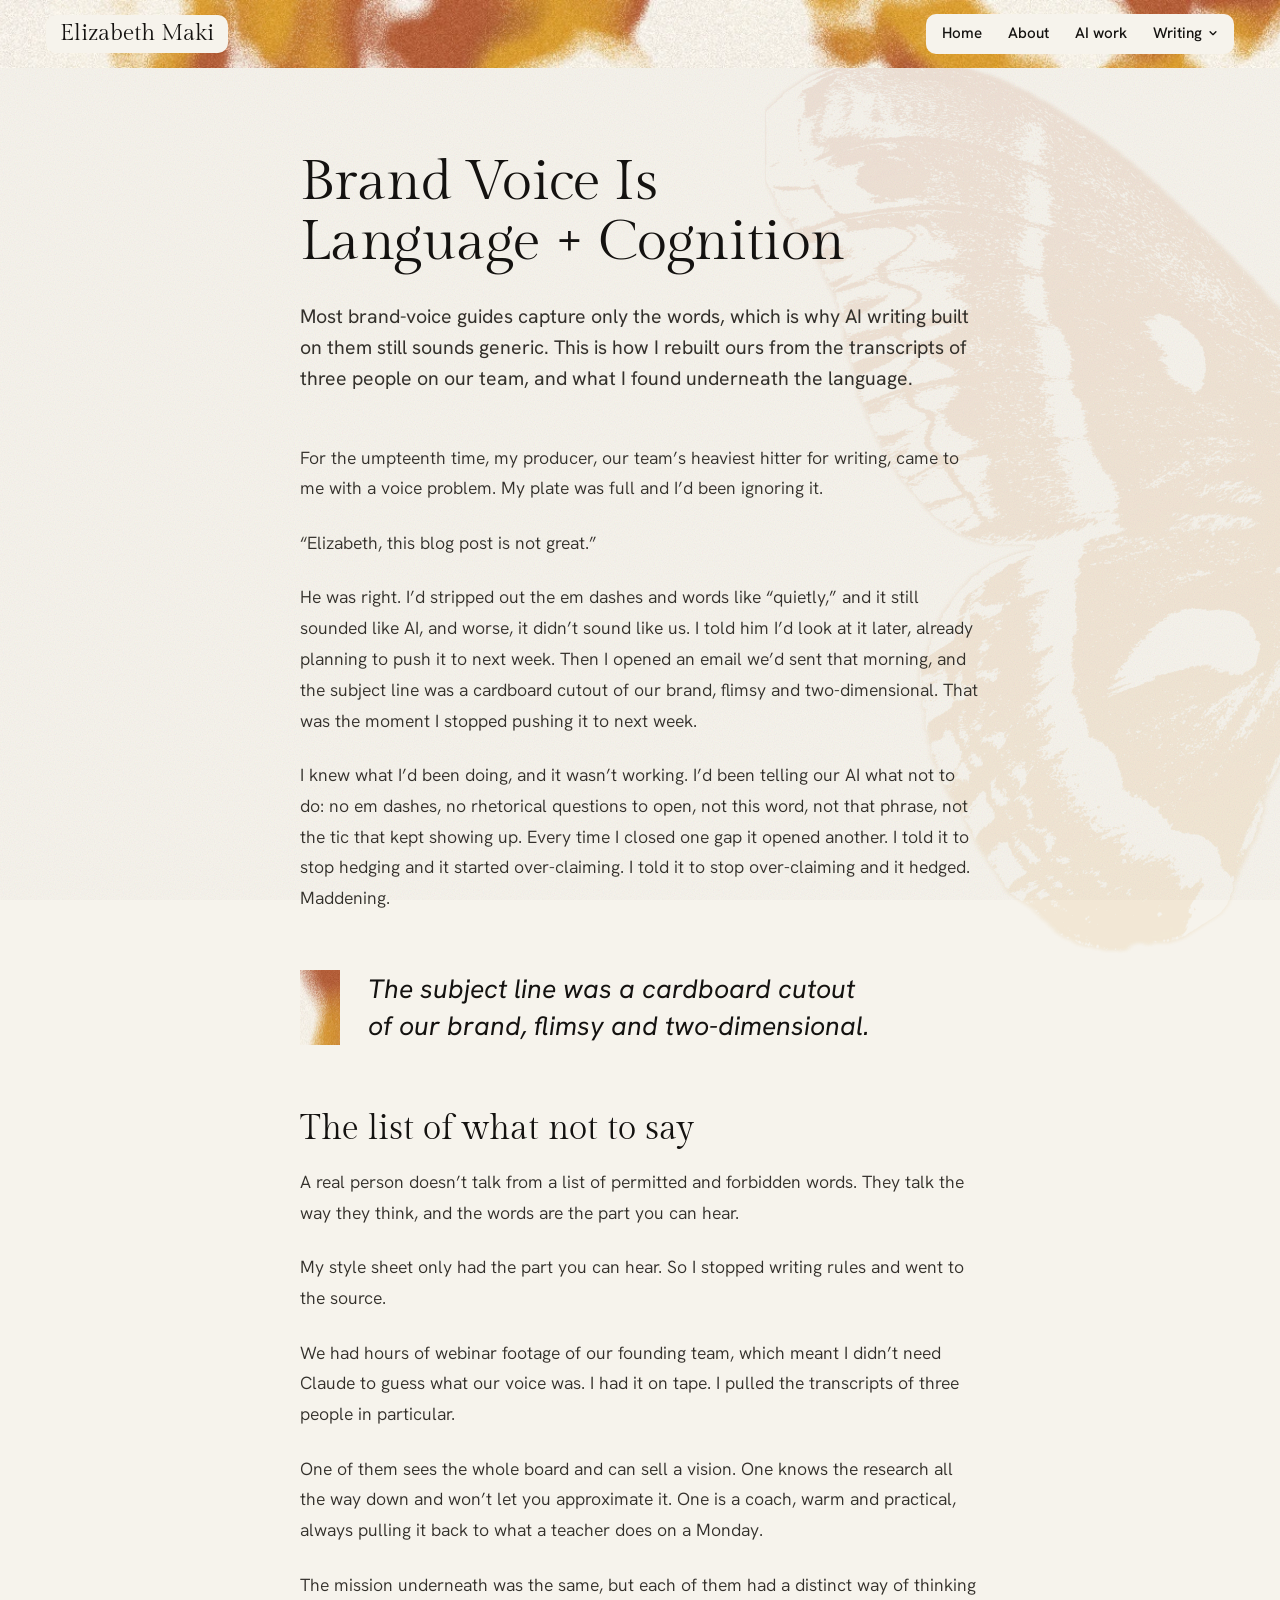
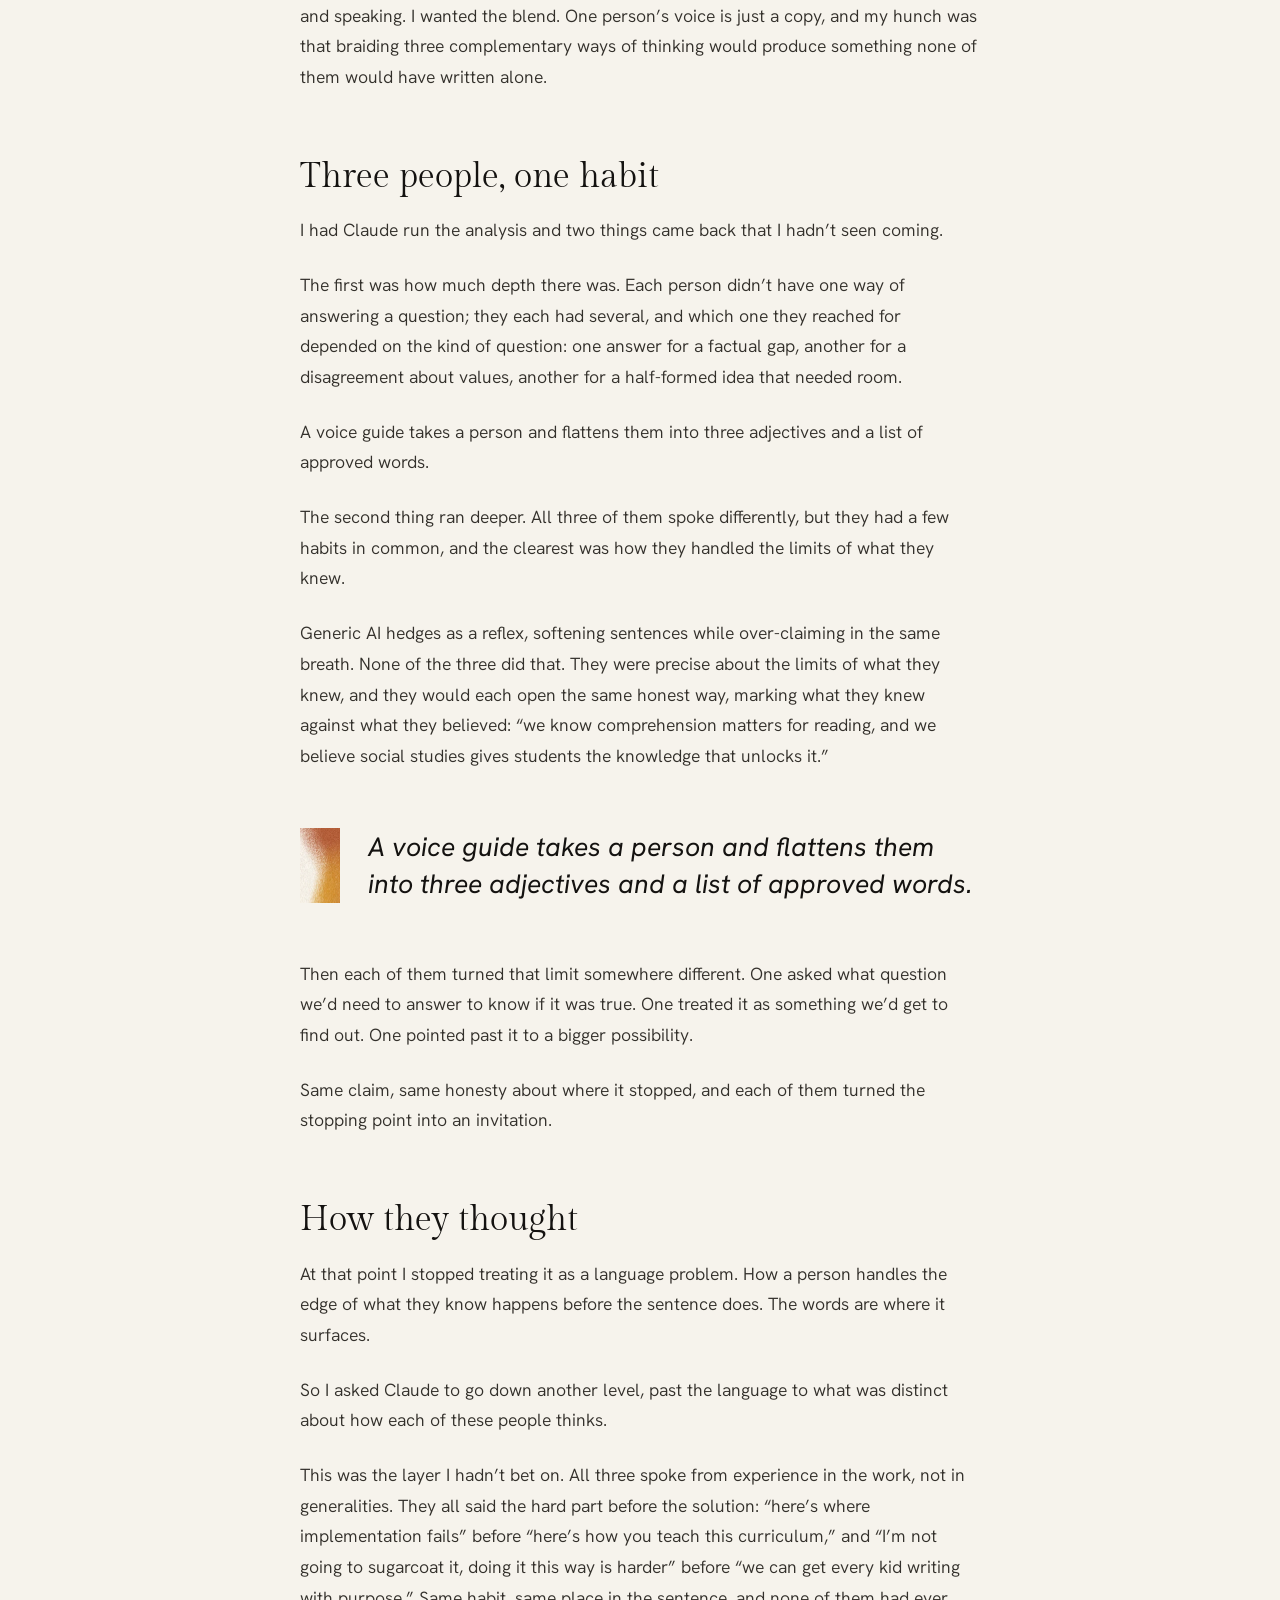
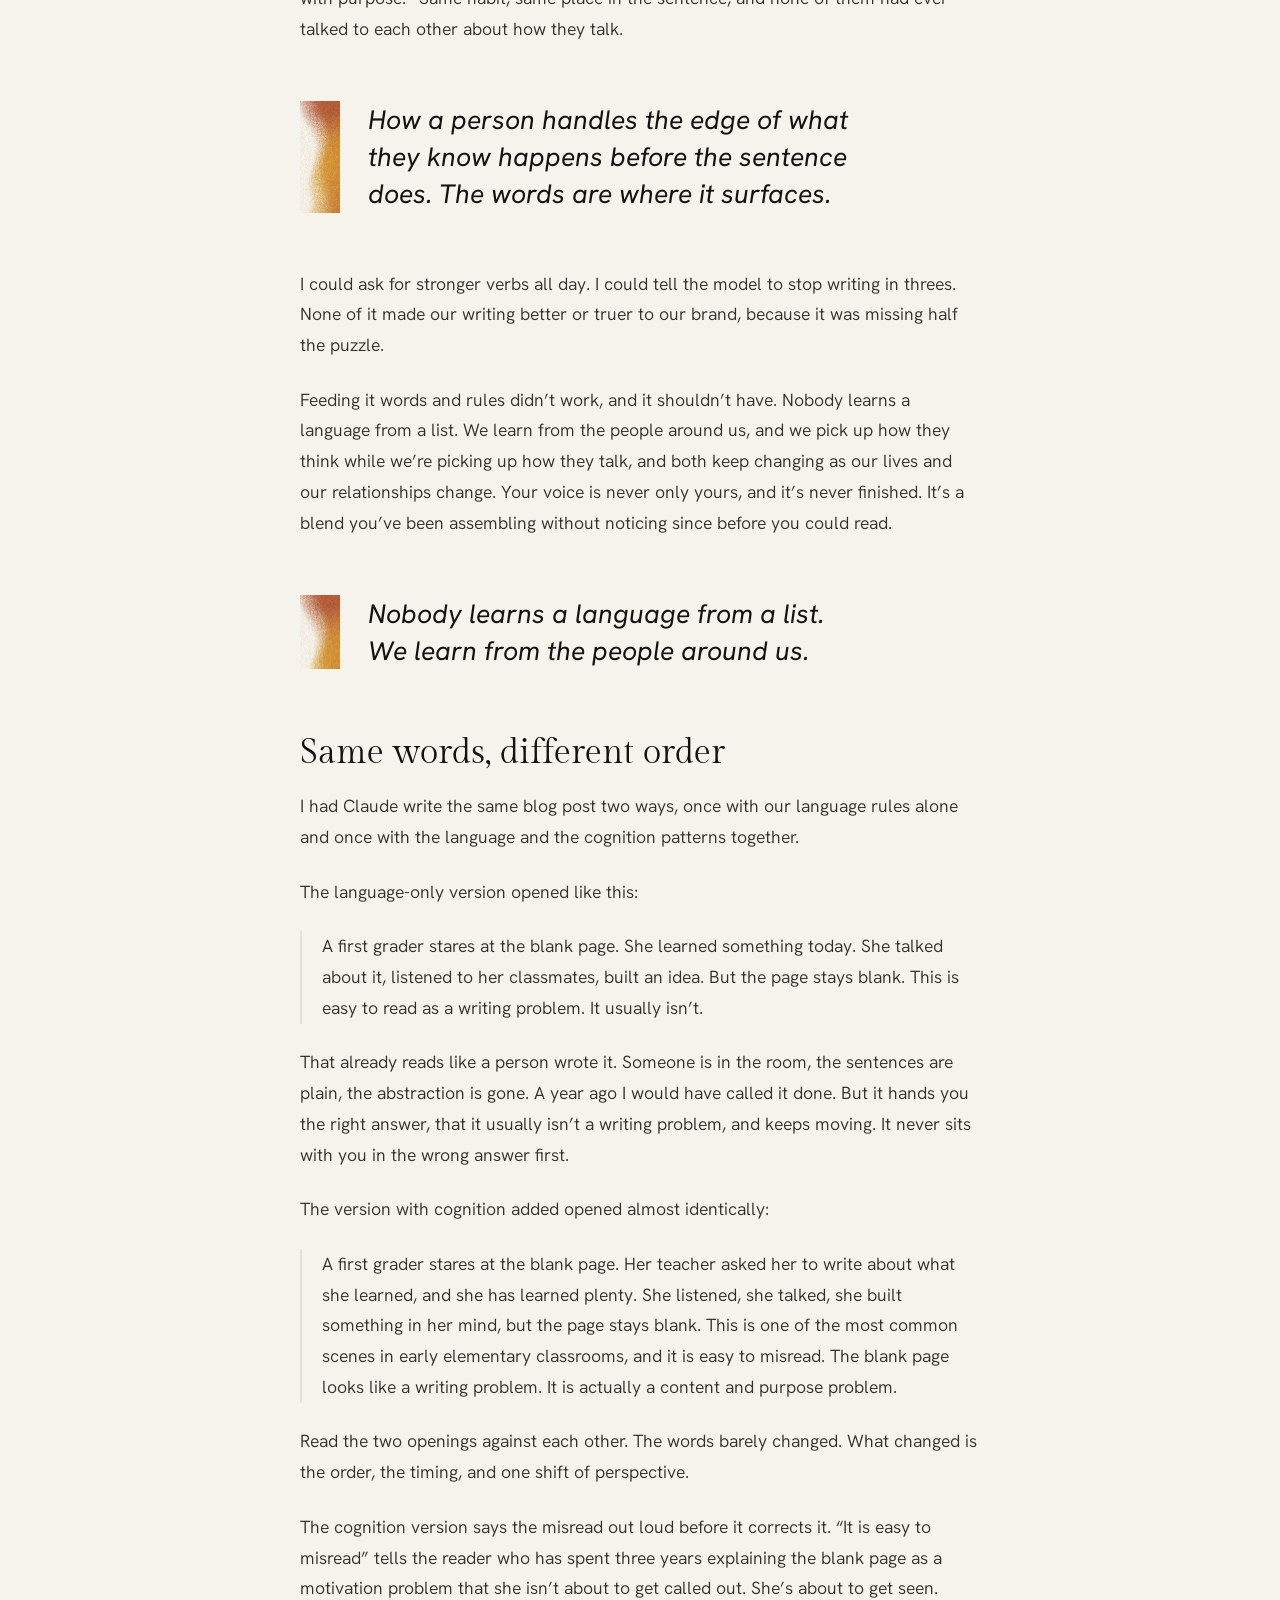
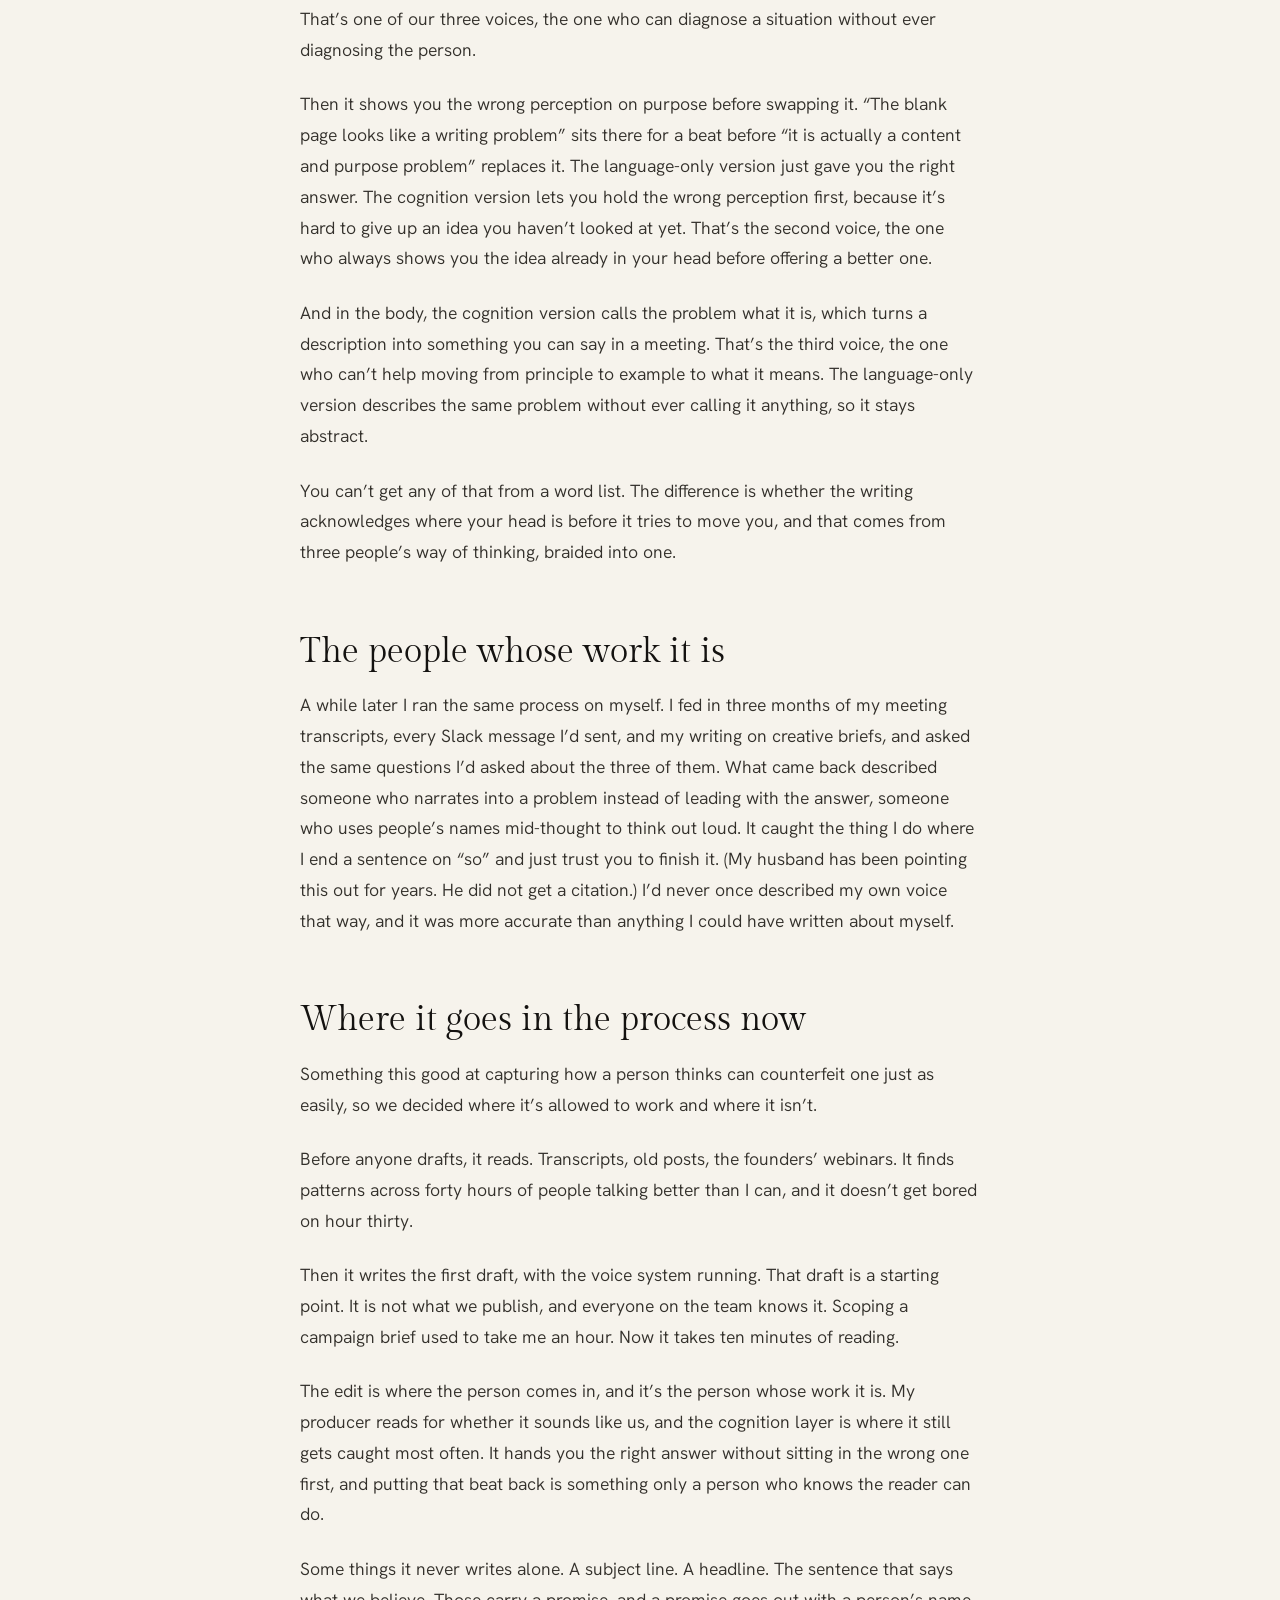
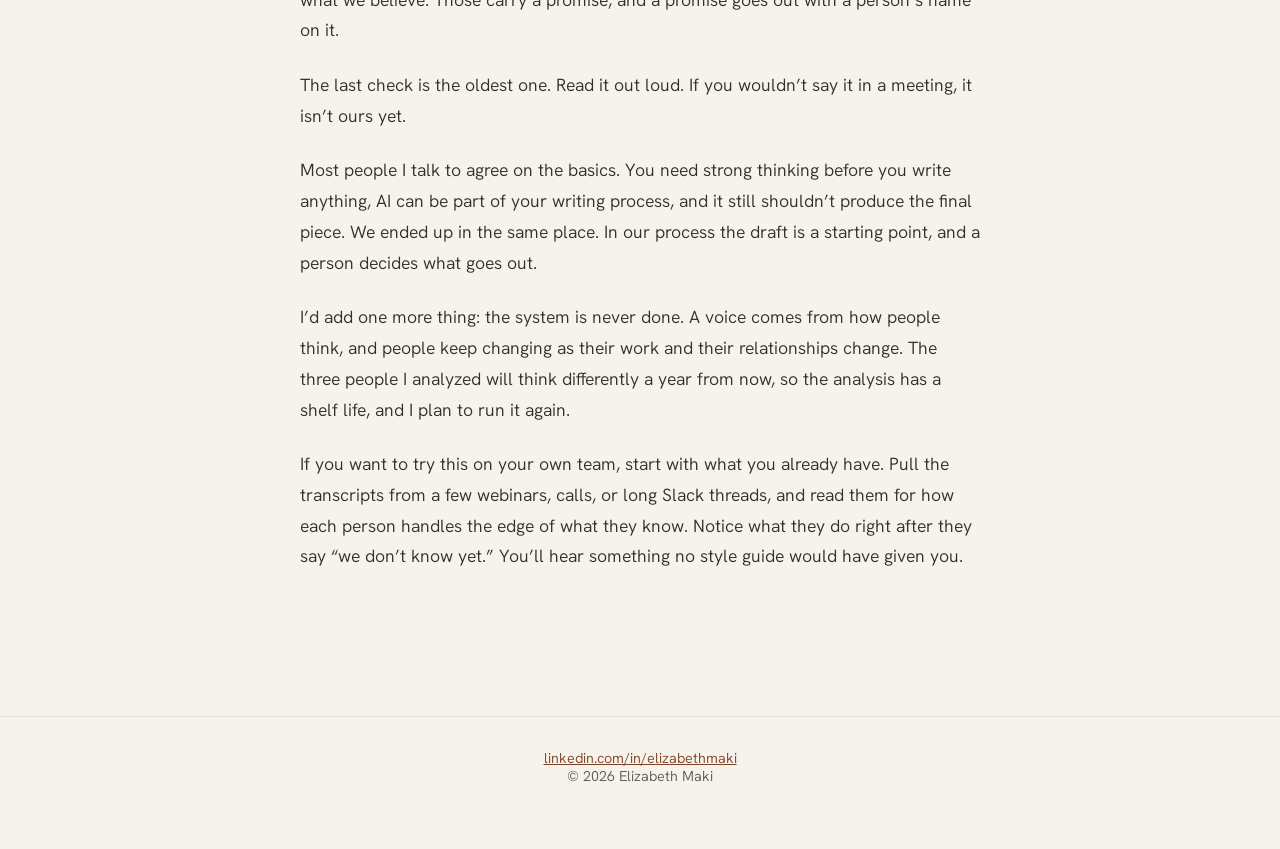
==== brand-voice-is-language-cognition/index.html @ 0575a16d "Cognition essay: idea wording Co-Authored-By: Claude Sonnet 5.5 <noreply@anthropic.com>" ====
<!doctype html>
<html lang="en">
<head>
<meta charset="utf-8">
<meta name="viewport" content="width=device-width, initial-scale=1">
<title>Brand Voice Is Language + Cognition | Elizabeth Maki</title>
<meta name="description" content="Most brand-voice guides capture only the words, which is why AI writing built on them still sounds generic.">
<meta name="robots" content="noindex, nofollow, noarchive, noimageindex">
<meta name="theme-color" content="#F6F3EC">
<link rel="icon" href="../img/headshot-bw.jpg">
<link rel="stylesheet" href="https://fonts.googleapis.com/css2?family=Gilda+Display&family=Hanken+Grotesk:ital,wght@0,300..600;1,300..600&display=swap">
<link rel="stylesheet" href="../essay.css">
<script data-goatcounter="https://elizabethmaki.goatcounter.com/count" async src="https://gc.zgo.at/count.js"></script>
</head>
<body>
<div class="wing" aria-hidden="true"></div>
<a class="skip" href="#main">Skip to content</a>
<header class="topnav"><div class="topnav-inner"><a class="brand" href="../">Elizabeth Maki</a>
<button type="button" class="nav-toggle" id="navToggle" aria-expanded="false" aria-controls="primaryNav" aria-label="Open menu"><svg class="burger" viewBox="0 0 24 24" width="22" height="22" fill="none" stroke="currentColor" stroke-width="2" stroke-linecap="round" aria-hidden="true"><path class="b1" d="M4 7h16"/><path class="b2" d="M4 12h16"/><path class="b3" d="M4 17h16"/></svg></button><nav aria-label="Primary" id="primaryNav"><a href="../">Home</a><a href="../#about">About</a><a href="https://lnkd.in/p/gwrY22xy" target="_blank" rel="noopener">AI work<span class="sr-only"> (opens in a new tab on LinkedIn)</span></a>
<div class="nav-dd"><button type="button" id="navWriting" aria-expanded="false" aria-controls="navMenu" aria-haspopup="true">Writing <svg viewBox="0 0 12 12" width="10" height="10" fill="none" stroke="currentColor" stroke-width="1.6" stroke-linecap="round" stroke-linejoin="round" aria-hidden="true"><path d="M2.5 4.5 6 8l3.5-3.5"/></svg></button><div class="nav-menu" id="navMenu"><a href="../your-team-isnt-bad-at-ai-its-grieving/">Your Team Isn’t Bad at AI. They’re Grieving.</a><a href="../brand-voice-is-language-cognition/">Brand Voice Is Language + Cognition</a></div></div></nav></div></header>
<main id="main" tabindex="-1">
<article>
<h1>Brand Voice Is Language + Cognition</h1>
<p class="dek">Most brand-voice guides capture only the words, which is why AI writing built on them still sounds generic. This is how I rebuilt ours from the transcripts of three people on our team, and what I found underneath the language.</p>
<p>For the umpteenth time, my producer, our team’s heaviest hitter for writing, came to me with a voice problem. My plate was full and I’d been ignoring it.</p>
<p>“Elizabeth, this blog post is not great.”</p>
<p>He was right. I’d stripped out the em dashes and words like “quietly,” and it still sounded like AI, and worse, it didn’t sound like us. I told him I’d look at it later, already planning to push it to next week. Then I opened an email we’d sent that morning, and the subject line was a cardboard cutout of our brand, flimsy and two-dimensional. That was the moment I stopped pushing it to next week.</p>
<p>I knew what I’d been doing, and it wasn’t working. I’d been telling our AI what not to do: no em dashes, no rhetorical questions to open, not this word, not that phrase, not the tic that kept showing up. Every time I closed one gap it opened another. I told it to stop hedging and it started over-claiming. I told it to stop over-claiming and it hedged. Maddening.</p>
<aside class="callout" aria-hidden="true"><p>The subject line was a cardboard cutout of our brand, flimsy and two-dimensional.</p></aside>
<h2>The list of what not to say</h2>
<p>A real person doesn’t talk from a list of permitted and forbidden words. They talk the way they think, and the words are the part you can hear.</p>
<p>My style sheet only had the part you can hear. So I stopped writing rules and went to the source.</p>
<p>We had hours of webinar footage of our founding team, which meant I didn’t need Claude to guess what our voice was. I had it on tape. I pulled the transcripts of three people in particular.</p>
<p>One of them sees the whole board and can sell a vision. One knows the research all the way down and won’t let you approximate it. One is a coach, warm and practical, always pulling it back to what a teacher does on a Monday.</p>
<p>The mission underneath was the same, but each of them had a distinct way of thinking and speaking. I wanted the blend. One person’s voice is just a copy, and my hunch was that braiding three complementary ways of thinking would produce something none of them would have written alone.</p>
<h2>Three people, one habit</h2>
<p>I had Claude run the analysis and two things came back that I hadn’t seen coming.</p>
<p>The first was how much depth there was. Each person didn’t have one way of answering a question; they each had several, and which one they reached for depended on the kind of question: one answer for a factual gap, another for a disagreement about values, another for a half-formed idea that needed room.</p>
<p>A voice guide takes a person and flattens them into three adjectives and a list of approved words.</p>
<p>The second thing ran deeper. All three of them spoke differently, but they had a few habits in common, and the clearest was how they handled the limits of what they knew.</p>
<p>Generic AI hedges as a reflex, softening sentences while over-claiming in the same breath. None of the three did that. They were precise about the limits of what they knew, and they would each open the same honest way, marking what they knew against what they believed: “we know comprehension matters for reading, and we believe social studies gives students the knowledge that unlocks it.”</p>
<aside class="callout" aria-hidden="true"><p>A voice guide takes a person and flattens them into three adjectives and a list of approved words.</p></aside>
<p>Then each of them turned that limit somewhere different. One asked what question we’d need to answer to know if it was true. One treated it as something we’d get to find out. One pointed past it to a bigger possibility.</p>
<p>Same claim, same honesty about where it stopped, and each of them turned the stopping point into an invitation.</p>
<h2>How they thought</h2>
<p>At that point I stopped treating it as a language problem. How a person handles the edge of what they know happens before the sentence does. The words are where it surfaces.</p>
<p>So I asked Claude to go down another level, past the language to what was distinct about how each of these people thinks.</p>
<p>This was the layer I hadn’t bet on. All three spoke from experience in the work, not in generalities. They all said the hard part before the solution: “here’s where implementation fails” before “here’s how you teach this curriculum,” and “I’m not going to sugarcoat it, doing it this way is harder” before “we can get every kid writing with purpose.” Same habit, same place in the sentence, and none of them had ever talked to each other about how they talk.</p>
<aside class="callout" aria-hidden="true"><p>How a person handles the edge of what they know happens before the sentence does. The words are where it surfaces.</p></aside>
<p>I could ask for stronger verbs all day. I could tell the model to stop writing in threes. None of it made our writing better or truer to our brand, because it was missing half the puzzle.</p>
<p>Feeding it words and rules didn’t work, and it shouldn’t have. Nobody learns a language from a list. We learn from the people around us, and we pick up how they think while we’re picking up how they talk, and both keep changing as our lives and our relationships change. Your voice is never only yours, and it’s never finished. It’s a blend you’ve been assembling without noticing since before you could read.</p>
<aside class="callout" aria-hidden="true"><p>Nobody learns a language from a list. We learn from the people around us.</p></aside>
<h2>Same words, different order</h2>
<p>I had Claude write the same blog post two ways, once with our language rules alone and once with the language and the cognition patterns together.</p>
<p>The language-only version opened like this:</p>
<p class="sample">A first grader stares at the blank page. She learned something today. She talked about it, listened to her classmates, built an idea. But the page stays blank. This is easy to read as a writing problem. It usually isn’t.</p>
<p>That already reads like a person wrote it. Someone is in the room, the sentences are plain, the abstraction is gone. A year ago I would have called it done. But it hands you the right answer, that it usually isn’t a writing problem, and keeps moving. It never sits with you in the wrong answer first.</p>
<p>The version with cognition added opened almost identically:</p>
<p class="sample">A first grader stares at the blank page. Her teacher asked her to write about what she learned, and she has learned plenty. She listened, she talked, she built something in her mind, but the page stays blank. This is one of the most common scenes in early elementary classrooms, and it is easy to misread. The blank page looks like a writing problem. It is actually a content and purpose problem.</p>
<p>Read the two openings against each other. The words barely changed. What changed is the order, the timing, and one shift of perspective.</p>
<p>The cognition version says the misread out loud before it corrects it. “It is easy to misread” tells the reader who has spent three years explaining the blank page as a motivation problem that she isn’t about to get called out. She’s about to get seen. That’s one of our three voices, the one who can diagnose a situation without ever diagnosing the person.</p>
<p>Then it shows you the wrong perception on purpose before swapping it. “The blank page looks like a writing problem” sits there for a beat before “it is actually a content and purpose problem” replaces it. The language-only version just gave you the right answer. The cognition version lets you hold the wrong perception first, because it’s hard to give up an idea you haven’t looked at yet. That’s the second voice, the one who always shows you the idea already in your head before offering a better one.</p>
<p>And in the body, the cognition version calls the problem what it is, which turns a description into something you can say in a meeting. That’s the third voice, the one who can’t help moving from principle to example to what it means. The language-only version describes the same problem without ever calling it anything, so it stays abstract.</p>
<p>You can’t get any of that from a word list. The difference is whether the writing acknowledges where your head is before it tries to move you, and that comes from three people’s way of thinking, braided into one.</p>
<h2>The people whose work it is</h2>
<p>A while later I ran the same process on myself. I fed in three months of my meeting transcripts, every Slack message I’d sent, and my writing on creative briefs, and asked the same questions I’d asked about the three of them. What came back described someone who narrates into a problem instead of leading with the answer, someone who uses people’s names mid-thought to think out loud. It caught the thing I do where I end a sentence on “so” and just trust you to finish it. (My husband has been pointing this out for years. He did not get a citation.) I’d never once described my own voice that way, and it was more accurate than anything I could have written about myself.</p>
<h2>Where it goes in the process now</h2>
<p>Something this good at capturing how a person thinks can counterfeit one just as easily, so we decided where it’s allowed to work and where it isn’t.</p>
<p>Before anyone drafts, it reads. Transcripts, old posts, the founders’ webinars. It finds patterns across forty hours of people talking better than I can, and it doesn’t get bored on hour thirty.</p>
<p>Then it writes the first draft, with the voice system running. That draft is a starting point. It is not what we publish, and everyone on the team knows it. Scoping a campaign brief used to take me an hour. Now it takes ten minutes of reading.</p>
<p>The edit is where the person comes in, and it’s the person whose work it is. My producer reads for whether it sounds like us, and the cognition layer is where it still gets caught most often. It hands you the right answer without sitting in the wrong one first, and putting that beat back is something only a person who knows the reader can do.</p>
<p>Some things it never writes alone. A subject line. A headline. The sentence that says what we believe. Those carry a promise, and a promise goes out with a person’s name on it.</p>
<p>The last check is the oldest one. Read it out loud. If you wouldn’t say it in a meeting, it isn’t ours yet.</p>
<p>Most people I talk to agree on the basics. You need strong thinking before you write anything, AI can be part of your writing process, and it still shouldn’t produce the final piece. We ended up in the same place. In our process the draft is a starting point, and a person decides what goes out.</p>
<p>I’d add one more thing: the system is never done. A voice comes from how people think, and people keep changing as their work and their relationships change. The three people I analyzed will think differently a year from now, so the analysis has a shelf life, and I plan to run it again.</p>
<p>If you want to try this on your own team, start with what you already have. Pull the transcripts from a few webinars, calls, or long Slack threads, and read them for how each person handles the edge of what they know. Notice what they do right after they say “we don’t know yet.” You’ll hear something no style guide would have given you.</p>
</article>
</main>
<footer><a href="https://www.linkedin.com/in/elizabethmaki">linkedin.com/in/elizabethmaki</a><br>© 2026 Elizabeth Maki</footer>
<script>
const topnavEl = document.querySelector('.topnav'), navToggle = document.getElementById('navToggle');
function setNav(open) { topnavEl.classList.toggle('menu-open', open); navToggle.setAttribute('aria-expanded', String(open)); navToggle.setAttribute('aria-label', open ? 'Close menu' : 'Open menu'); }
navToggle.addEventListener('click', (e) => { e.stopPropagation(); setNav(!topnavEl.classList.contains('menu-open')); });
document.querySelectorAll('.topnav nav a').forEach((a) => a.addEventListener('click', () => setNav(false)));
document.addEventListener('click', (e) => { if (!topnavEl.contains(e.target)) setNav(false); });
document.addEventListener('keydown', (e) => { if (e.key === 'Escape' && topnavEl.classList.contains('menu-open')) { setNav(false); navToggle.focus(); } });
const btn = document.getElementById('navWriting');
btn.addEventListener('click', (e) => { e.stopPropagation(); btn.setAttribute('aria-expanded', String(btn.getAttribute('aria-expanded') !== 'true')); });
document.addEventListener('click', (e) => { if (!document.getElementById('navMenu').contains(e.target)) btn.setAttribute('aria-expanded', 'false'); });
document.addEventListener('keydown', (e) => { if (e.key === 'Escape' && btn.getAttribute('aria-expanded') === 'true') { btn.setAttribute('aria-expanded', 'false'); btn.focus(); } });
document.querySelector('.nav-dd').addEventListener('focusout', (e) => { if (!e.currentTarget.contains(e.relatedTarget)) btn.setAttribute('aria-expanded', 'false'); });
</script>
</body>
</html>
---- essay.css ----
:root{--ink:#141210;--bone:#F6F3EC;--text:#33302B;--muted:#605A50;--line:#E6E1D6;--rust:#B25A34;--rust-text:#804125;--rust-tint:#F6E6DF;
--font-display:'Gilda Display',Georgia,'Times New Roman',serif;--font-sans:'Hanken Grotesk',system-ui,-apple-system,'Segoe UI',sans-serif;
--grain:url("data:image/svg+xml,%3Csvg xmlns='http://www.w3.org/2000/svg' width='120' height='120'%3E%3Cfilter id='n'%3E%3CfeTurbulence type='fractalNoise' baseFrequency='0.85' numOctaves='4' stitchTiles='stitch'/%3E%3C/filter%3E%3Crect width='120' height='120' filter='url(%23n)'/%3E%3C/svg%3E")}
*{box-sizing:border-box}
html{scroll-behavior:smooth}
body{margin:0;background:var(--bone);color:var(--text);font-family:var(--font-sans);font-weight:350;-webkit-font-smoothing:antialiased}
body::before{content:"";position:fixed;inset:0;z-index:-2;background-image:var(--grain);mix-blend-mode:multiply;opacity:.12;pointer-events:none}
.wing{position:fixed;z-index:-3;right:-8vw;bottom:-6vh;height:100vh;height:100lvh;aspect-ratio:2010/2928;opacity:.12;background:url(../img/cecropia-wing-accent.webp) center/contain no-repeat;pointer-events:none;transform:translateZ(0)}
.sr-only{position:absolute!important;width:1px;height:1px;margin:-1px;padding:0;overflow:hidden;clip:rect(0 0 0 0);clip-path:inset(50%);white-space:nowrap;border:0}
.skip{position:absolute;left:-9999px;top:8px;z-index:200;background:var(--bone);color:var(--ink);padding:10px 16px;border-radius:10px;font-weight:600;text-decoration:none}
.skip:focus{left:12px}
a:focus-visible,button:focus-visible{outline:2px solid var(--rust);outline-offset:3px;border-radius:2px}
.topnav{position:sticky;top:0;z-index:60;background:var(--bone) url(../img/nav-gradient.webp) center/cover no-repeat}
.topnav-inner{display:flex;align-items:center;justify-content:space-between;gap:34px;padding:14px 60px}
.topnav .brand,.topnav nav{background:var(--bone);border-radius:10px}
.topnav .brand{font-family:var(--font-display);font-size:1.45rem;line-height:1;color:var(--ink);text-decoration:none;padding:7px 14px;margin-left:-14px;white-space:nowrap}
.topnav nav{display:flex;align-items:center;gap:22px;padding:3px 14px;margin-right:-14px}
.topnav nav a,.topnav nav button{font-family:var(--font-sans);font-weight:500;font-size:.95rem;color:var(--ink);text-decoration:none;background:none;border:0;border-bottom:2px solid transparent;padding:6px 2px;cursor:pointer;display:inline-flex;align-items:center;gap:6px}
.topnav nav a:hover,.topnav nav button:hover,.topnav nav button[aria-expanded="true"]{color:var(--rust-text);border-bottom-color:var(--rust)}
.nav-dd{position:relative}
.nav-menu{display:none;position:absolute;top:calc(100% + 14px);right:-14px;width:min(320px,calc(100vw - 32px));background:var(--bone);border:1px solid var(--line);border-radius:14px;padding:8px;box-shadow:0 3px 10px -4px rgba(0,0,0,.08);flex-direction:column;gap:2px}
button[aria-expanded="true"]+.nav-menu{display:flex}
.topnav nav .nav-menu a{display:block;padding:10px 12px;border:0;border-radius:8px;font-size:.9rem;line-height:1.35}
.topnav nav .nav-menu a:hover{background:var(--rust-tint);border:0;color:var(--ink)}
main{padding:84px 24px 120px}
article{max-width:680px;margin:0 auto}
h1{font-family:var(--font-display);font-weight:400;font-size:clamp(2.4rem,5.2vw,3.5rem);line-height:1.08;letter-spacing:-.01em;color:var(--ink);margin:0 0 28px;text-wrap:balance}
.dek{font-size:1.22rem;line-height:1.6;font-weight:400;color:var(--text);margin:0 0 48px}
h2{font-family:var(--font-display);font-weight:400;font-size:clamp(1.7rem,3vw,2.1rem);line-height:1.2;color:var(--ink);margin:64px 0 18px}
article p{font-size:1.1rem;line-height:1.75;margin:0 0 1.35em}
.sample{border-left:2px solid var(--line);padding-left:20px;color:var(--text)}
.callout{position:relative;margin:56px 0;padding:0 0 0 68px;border:0}
.callout::before{content:"";position:absolute;left:0;top:0;bottom:0;width:40px;background:url(../img/pull-gradient.webp) top left/40px 200px no-repeat;background-color:var(--rust)}
.callout p{font-family:var(--font-sans);font-style:italic;font-weight:400;font-size:clamp(1.216rem,calc(3vw - 5.33px),1.666rem);line-height:1.4;color:var(--ink);margin:0;text-wrap:balance}
footer{border-top:1px solid var(--line);padding:32px 24px 64px;text-align:center;font-size:.9rem;color:var(--muted)}
footer a{color:var(--rust-text)}
@media (max-width:900px){.topnav-inner{padding:12px 28px}}
@media (max-width:640px){main{padding:56px 22px 90px}.wing{opacity:.09}}

.topnav nav a,.topnav nav button{white-space:nowrap}
.nav-toggle{display:none}
@media (max-width:640px){
.topnav-inner{padding:10px 14px;gap:10px;flex-wrap:nowrap;justify-content:space-between}
.topnav .brand{font-size:1.1rem;padding:6px 11px;margin-left:-6px}
.nav-toggle{display:inline-flex;align-items:center;justify-content:center;width:44px;height:40px;border:0;border-radius:10px;background:var(--bone,var(--surface));color:var(--ink);cursor:pointer;margin-right:-4px;padding:0}
.nav-toggle .burger path{transition:transform .25s ease,opacity .2s ease;transform-origin:12px 12px}
.menu-open .nav-toggle .b1{transform:translateY(5px) rotate(45deg)}
.menu-open .nav-toggle .b2{opacity:0}
.menu-open .nav-toggle .b3{transform:translateY(-5px) rotate(-45deg)}
.topnav nav{display:none;position:absolute;left:12px;right:12px;top:calc(100% + 8px);width:auto;margin:0;padding:8px;flex-direction:column;align-items:stretch;gap:0;background:var(--bone,var(--surface));border:1px solid var(--line,var(--surface-border));border-radius:14px;box-shadow:0 3px 10px -4px rgba(0,0,0,.08);max-height:calc(100vh - 110px);max-height:calc(100dvh - 110px);overflow-y:auto}
.menu-open nav{display:flex}
.topnav nav > a, .topnav nav .nav-menu a{display:block;font-size:1.02rem;font-weight:500;padding:13px 12px;border:0;border-radius:8px;white-space:normal;color:var(--ink)}
.topnav nav > a:hover, .topnav nav .nav-menu a:hover{background:var(--rust-tint);border:0;color:var(--ink)}
.nav-dd{display:block;margin-top:4px;padding-top:6px;border-top:1px solid var(--line,var(--surface-border))}
.topnav nav .nav-dd button{display:none !important}
.nav-dd::before{content:"Writing";display:block;padding:8px 12px 2px;font-size:.8rem;font-weight:600;color:var(--muted)}
.nav-dd .nav-menu{display:flex;position:static;width:auto;padding:0;border:0;box-shadow:none;background:none;flex-direction:column}
}
@media (prefers-reduced-motion:reduce){html{scroll-behavior:auto}}
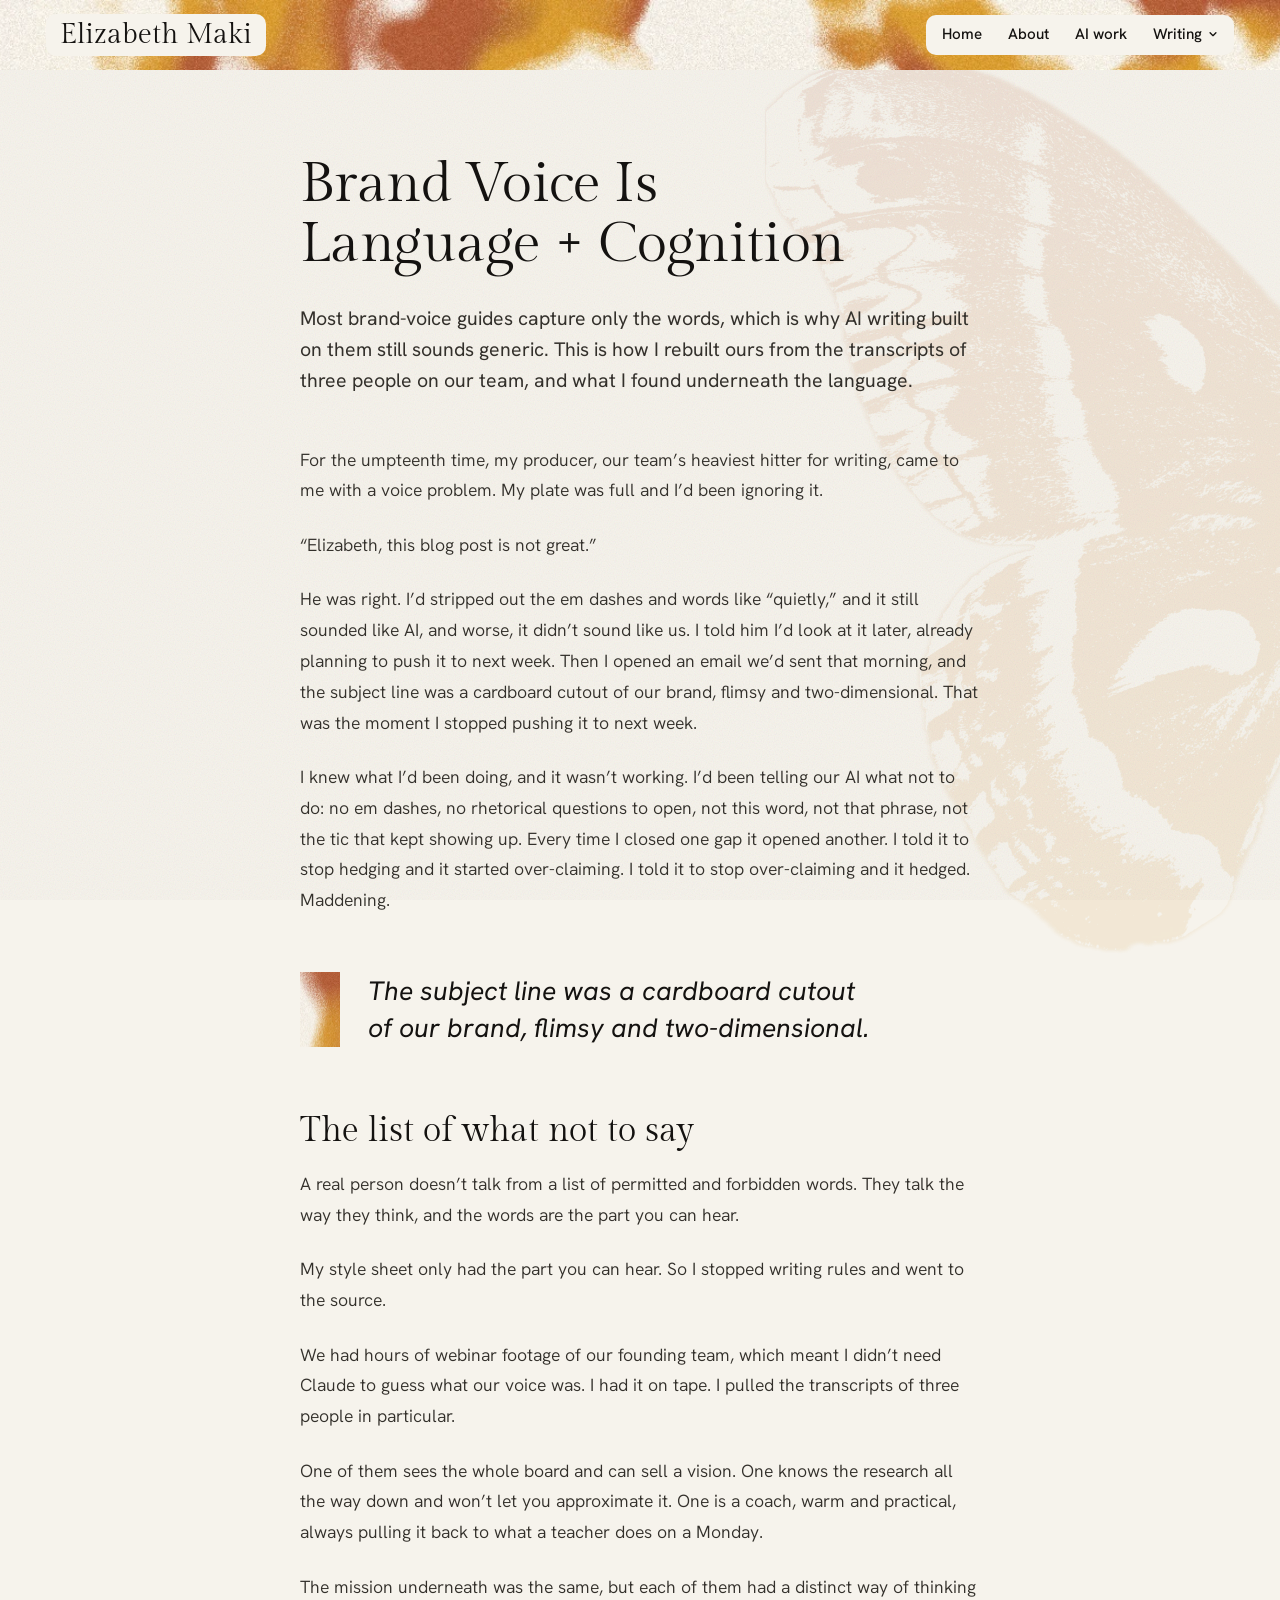
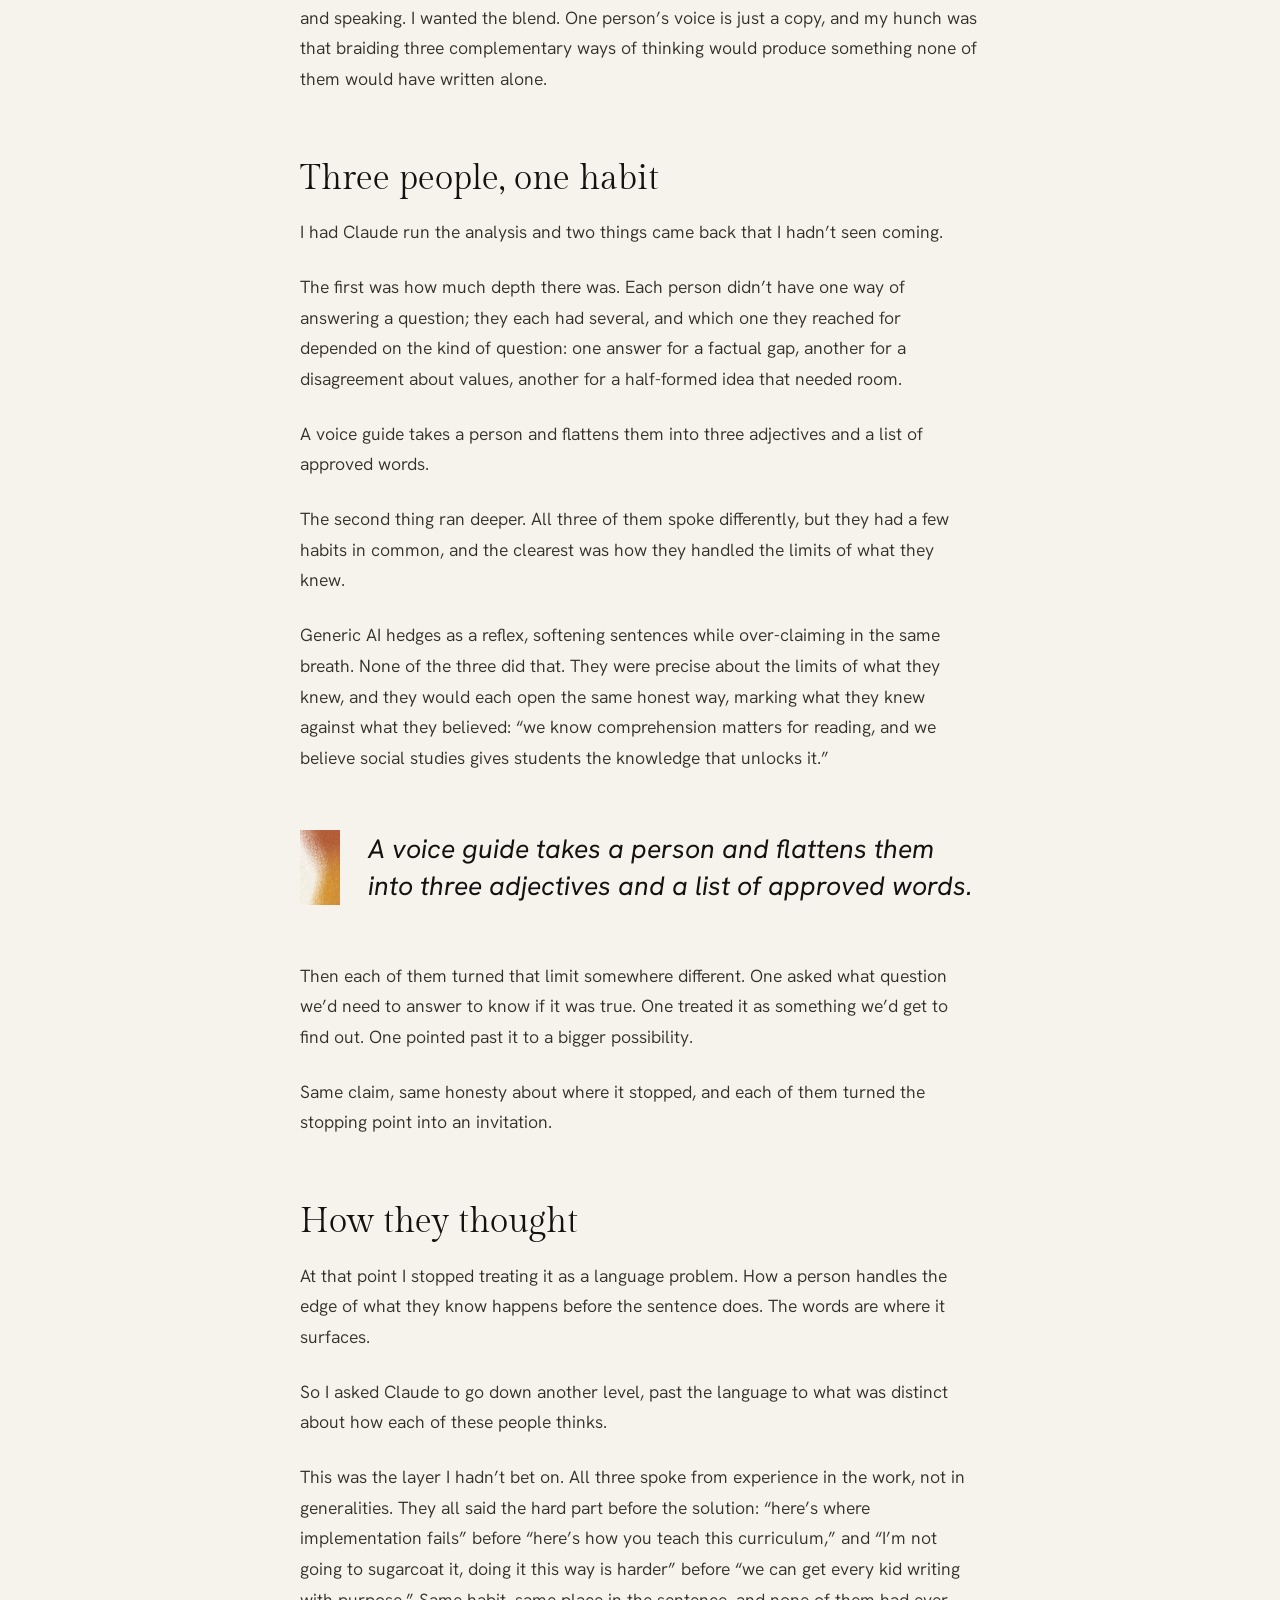
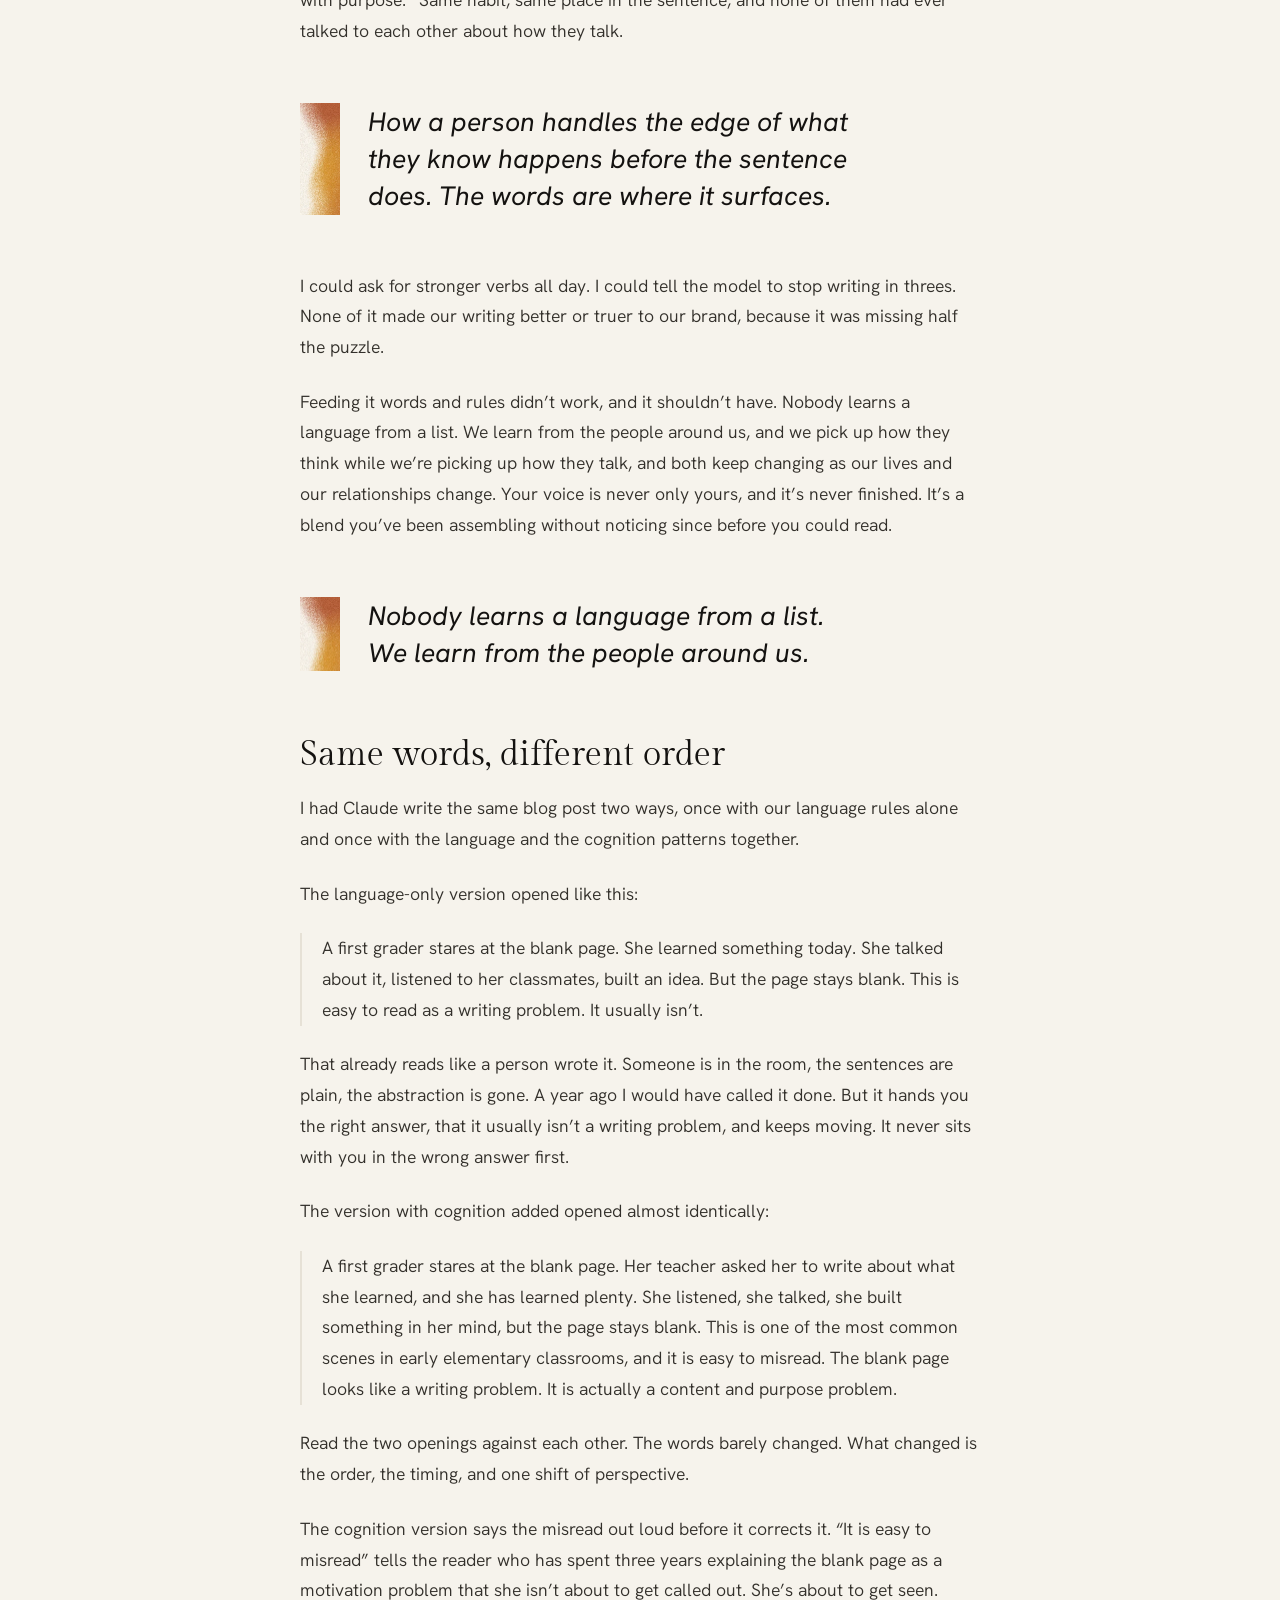
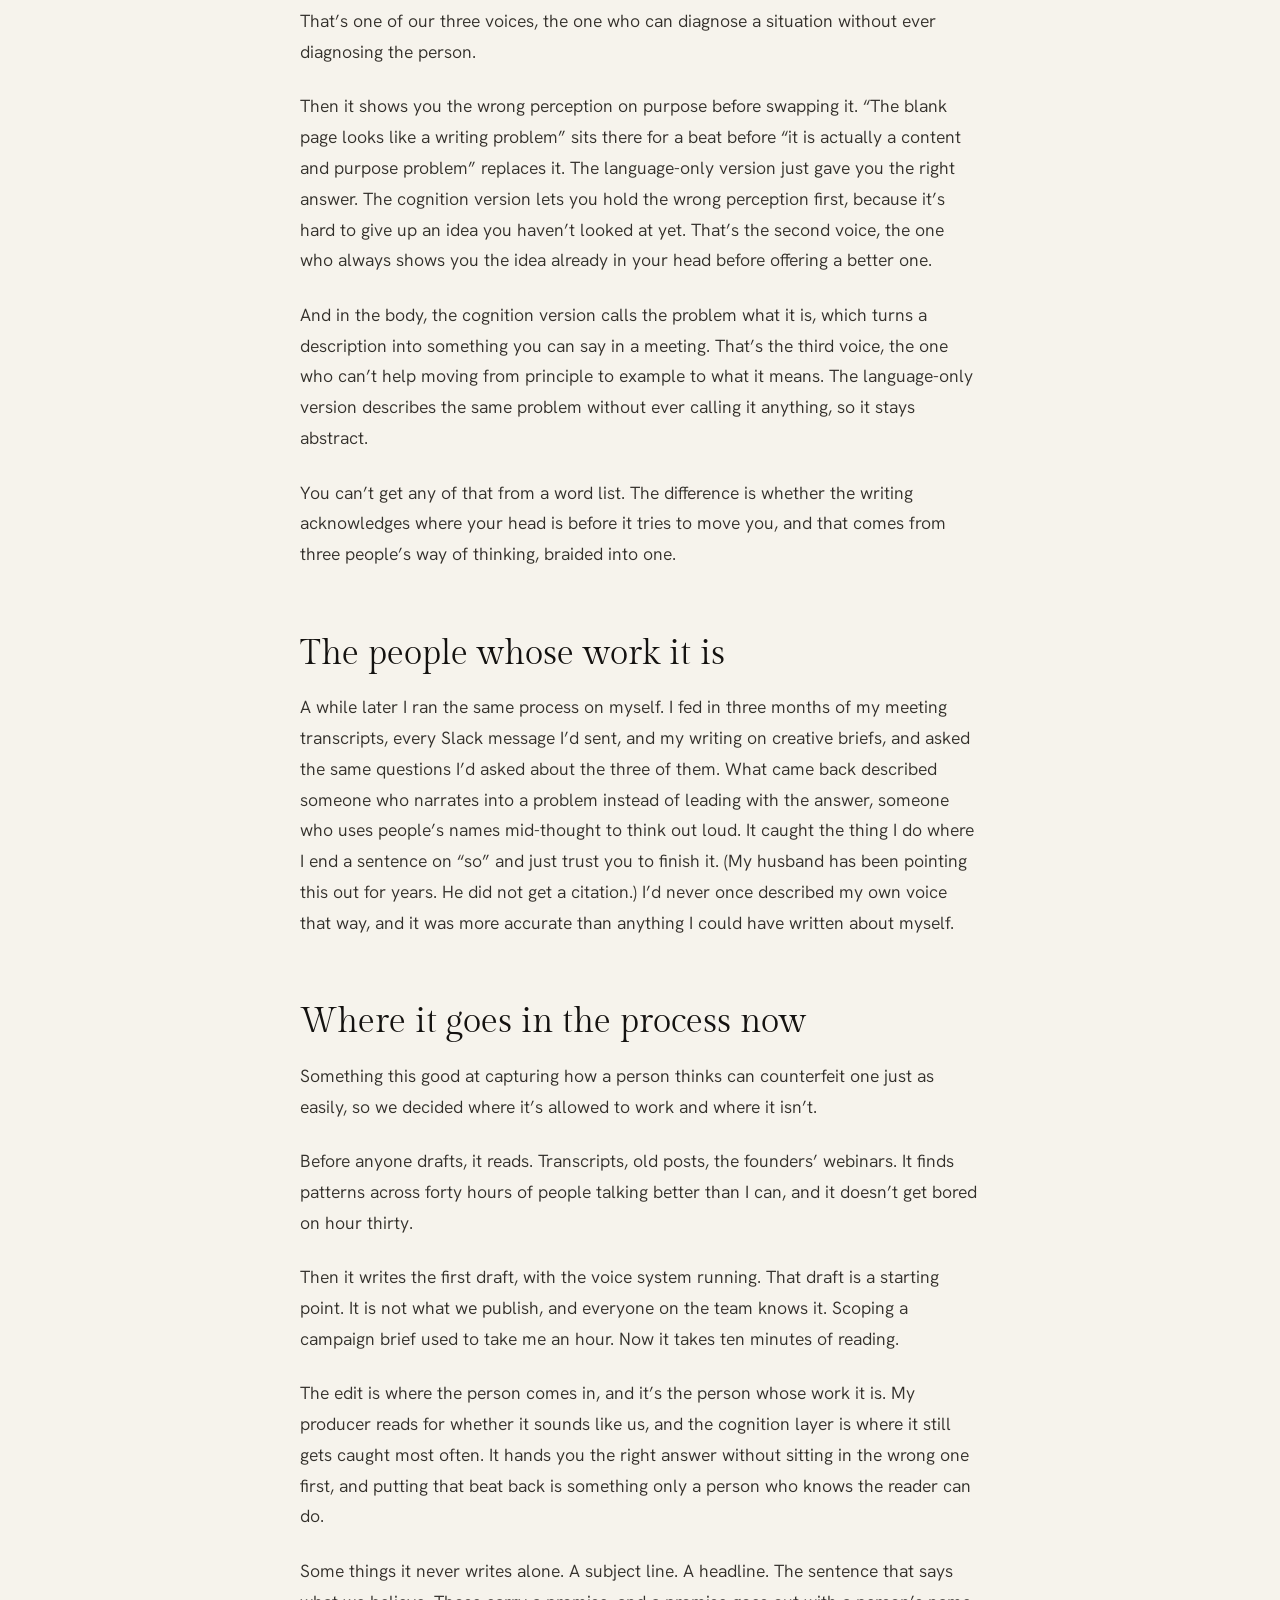
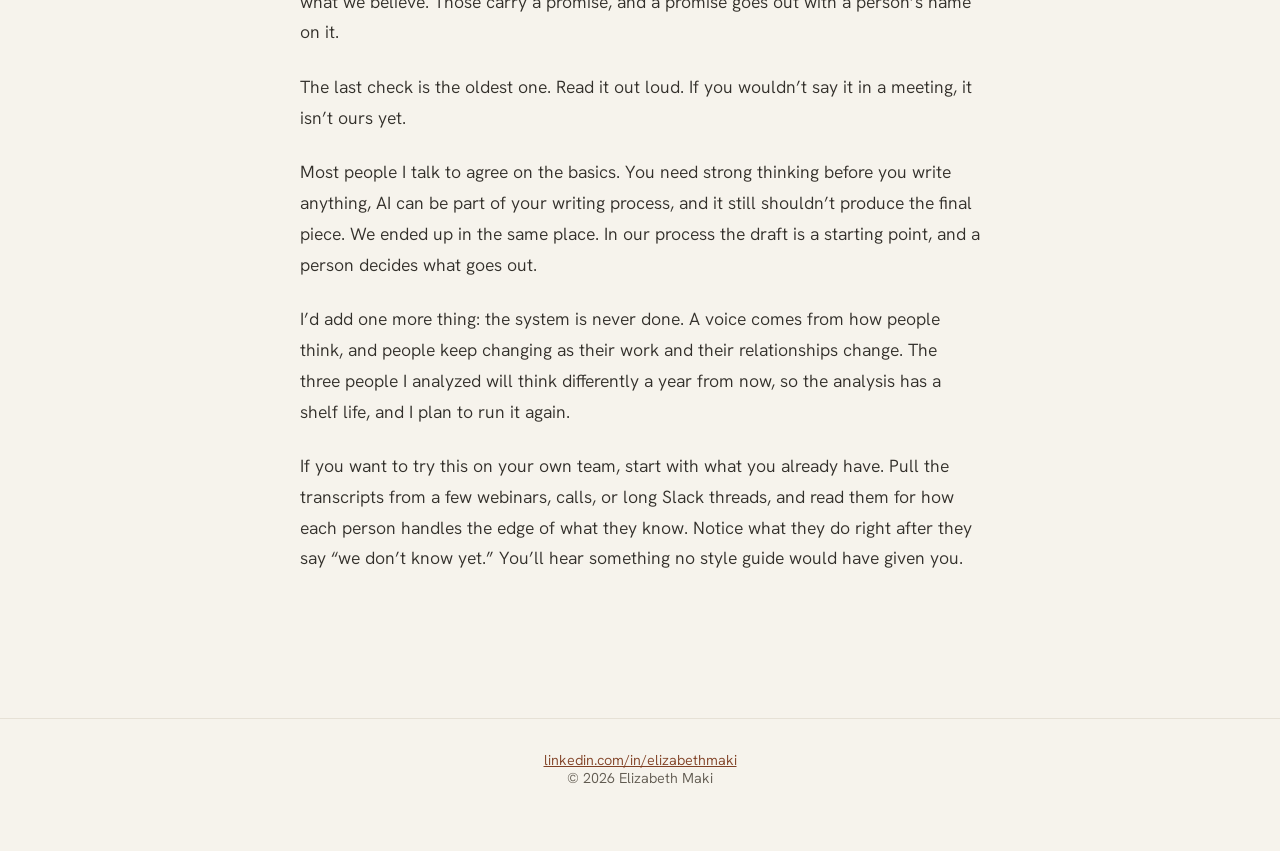
==== commit 70ccb31d: "Share card as og:image, wordmark at the 28px floor Co-Authored-By: Claude Sonnet 5.5 <noreply@anthro" ====
--- a/brand-voice-is-language-cognition/index.html
+++ b/brand-voice-is-language-cognition/index.html
@@ -7,6 +7,14 @@
 <meta name="description" content="Most brand-voice guides capture only the words, which is why AI writing built on them still sounds generic.">
 <meta name="robots" content="noindex, nofollow, noarchive, noimageindex">
 <meta name="theme-color" content="#F6F3EC">
+<meta property="og:title" content="Brand Voice Is Language + Cognition">
+<meta property="og:description" content="Most brand-voice guides capture only the words, which is why AI writing built on them still sounds generic.">
+<meta property="og:image" content="https://portfolio.elizabethmaki.com/img/og-card.jpg">
+<meta property="og:image:width" content="1200">
+<meta property="og:image:height" content="630">
+<meta property="og:url" content="https://portfolio.elizabethmaki.com/brand-voice-is-language-cognition/">
+<meta property="og:type" content="article">
+<meta name="twitter:card" content="summary_large_image">
 <link rel="icon" href="../img/headshot-bw.jpg">
 <link rel="stylesheet" href="https://fonts.googleapis.com/css2?family=Gilda+Display&family=Hanken+Grotesk:ital,wght@0,300..600;1,300..600&display=swap">
 <link rel="stylesheet" href="../essay.css">
--- a/essay.css
+++ b/essay.css
@@ -13,7 +13,7 @@
 .topnav{position:sticky;top:0;z-index:60;background:var(--bone) url(../img/nav-gradient.webp) center/cover no-repeat}
 .topnav-inner{display:flex;align-items:center;justify-content:space-between;gap:34px;padding:14px 60px}
 .topnav .brand,.topnav nav{background:var(--bone);border-radius:10px}
-.topnav .brand{font-family:var(--font-display);font-size:1.45rem;line-height:1;color:var(--ink);text-decoration:none;padding:7px 14px;margin-left:-14px;white-space:nowrap}
+.topnav .brand{font-family:var(--font-display);font-size:1.75rem;line-height:1;color:var(--ink);text-decoration:none;padding:7px 14px;margin-left:-14px;white-space:nowrap}
 .topnav nav{display:flex;align-items:center;gap:22px;padding:3px 14px;margin-right:-14px}
 .topnav nav a,.topnav nav button{font-family:var(--font-sans);font-weight:500;font-size:.95rem;color:var(--ink);text-decoration:none;background:none;border:0;border-bottom:2px solid transparent;padding:6px 2px;cursor:pointer;display:inline-flex;align-items:center;gap:6px}
 .topnav nav a:hover,.topnav nav button:hover,.topnav nav button[aria-expanded="true"]{color:var(--rust-text);border-bottom-color:var(--rust)}
@@ -41,7 +41,7 @@
 .nav-toggle{display:none}
 @media (max-width:640px){
 .topnav-inner{padding:10px 14px;gap:10px;flex-wrap:nowrap;justify-content:space-between}
-.topnav .brand{font-size:1.1rem;padding:6px 11px;margin-left:-6px}
+.topnav .brand{font-size:1.75rem;padding:6px 11px;margin-left:-6px}
 .nav-toggle{display:inline-flex;align-items:center;justify-content:center;width:44px;height:40px;border:0;border-radius:10px;background:var(--bone,var(--surface));color:var(--ink);cursor:pointer;margin-right:-4px;padding:0}
 .nav-toggle .burger path{transition:transform .25s ease,opacity .2s ease;transform-origin:12px 12px}
 .menu-open .nav-toggle .b1{transform:translateY(5px) rotate(45deg)}
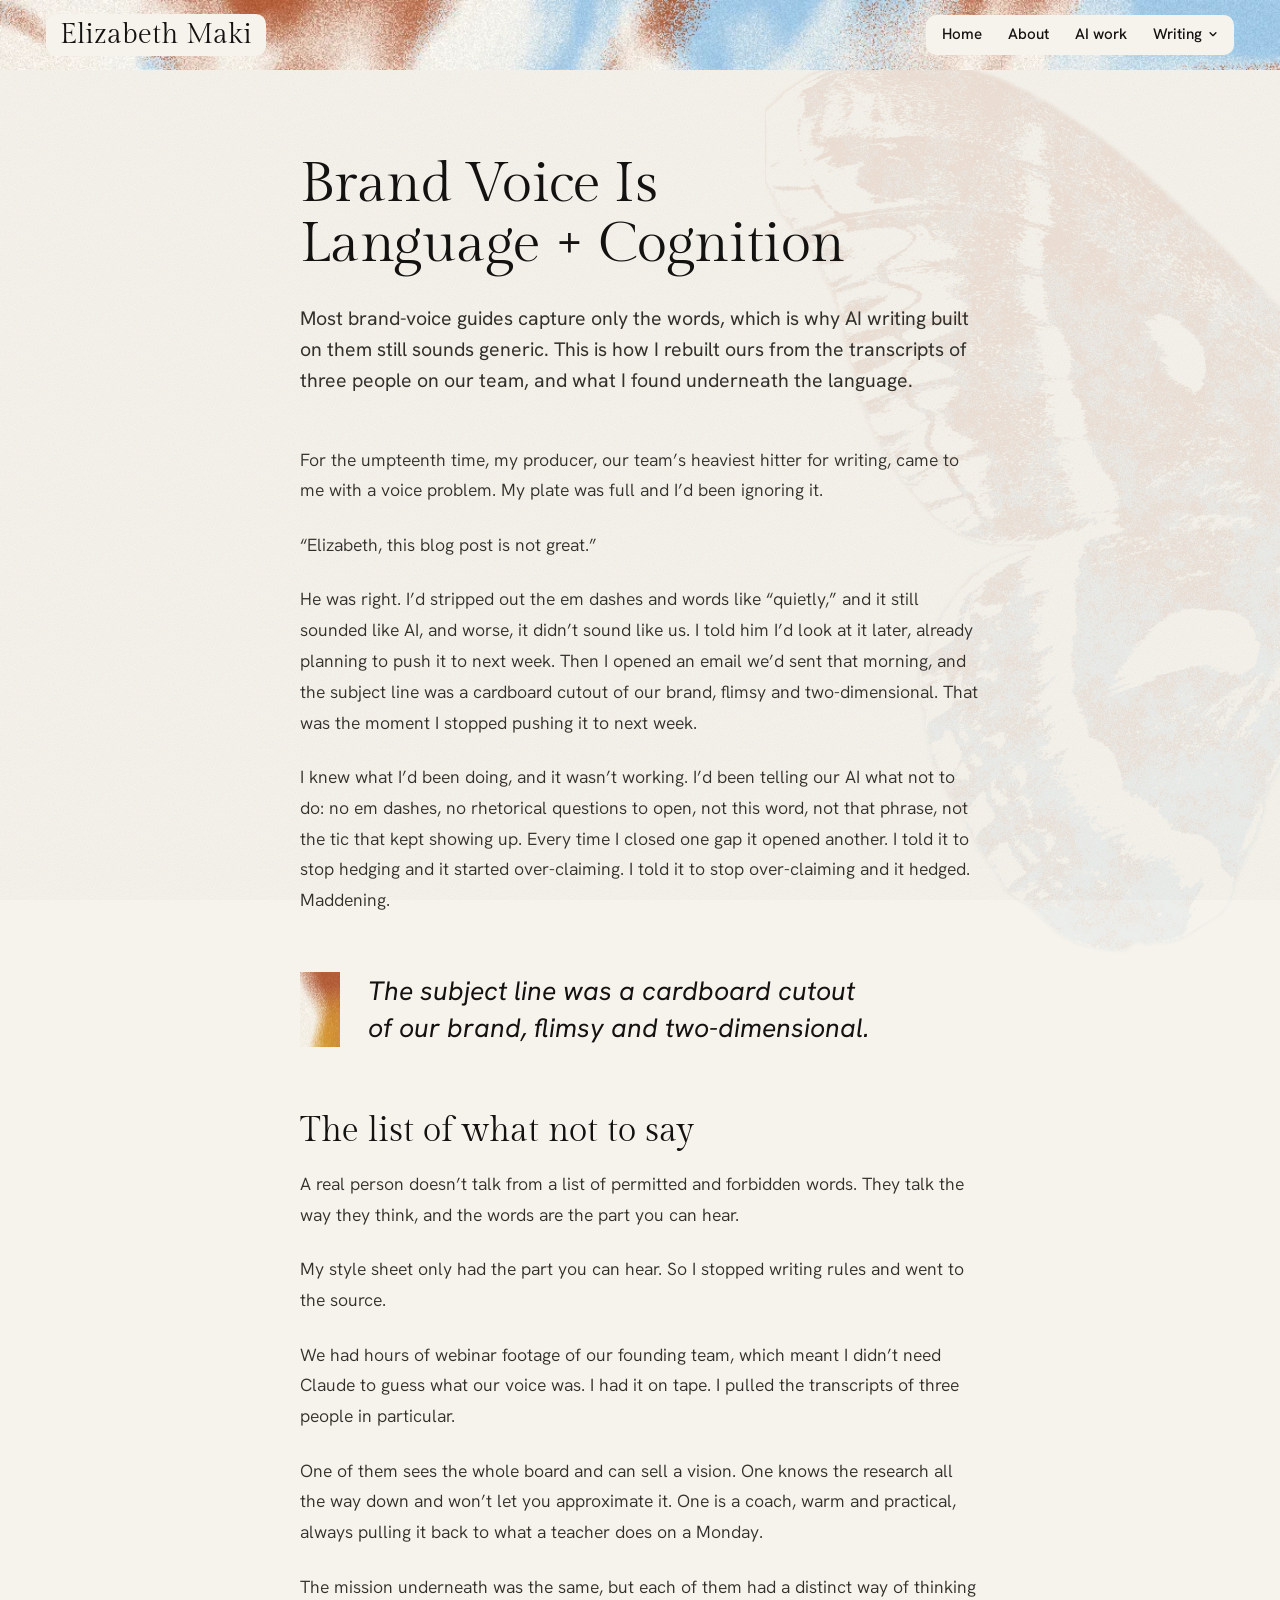
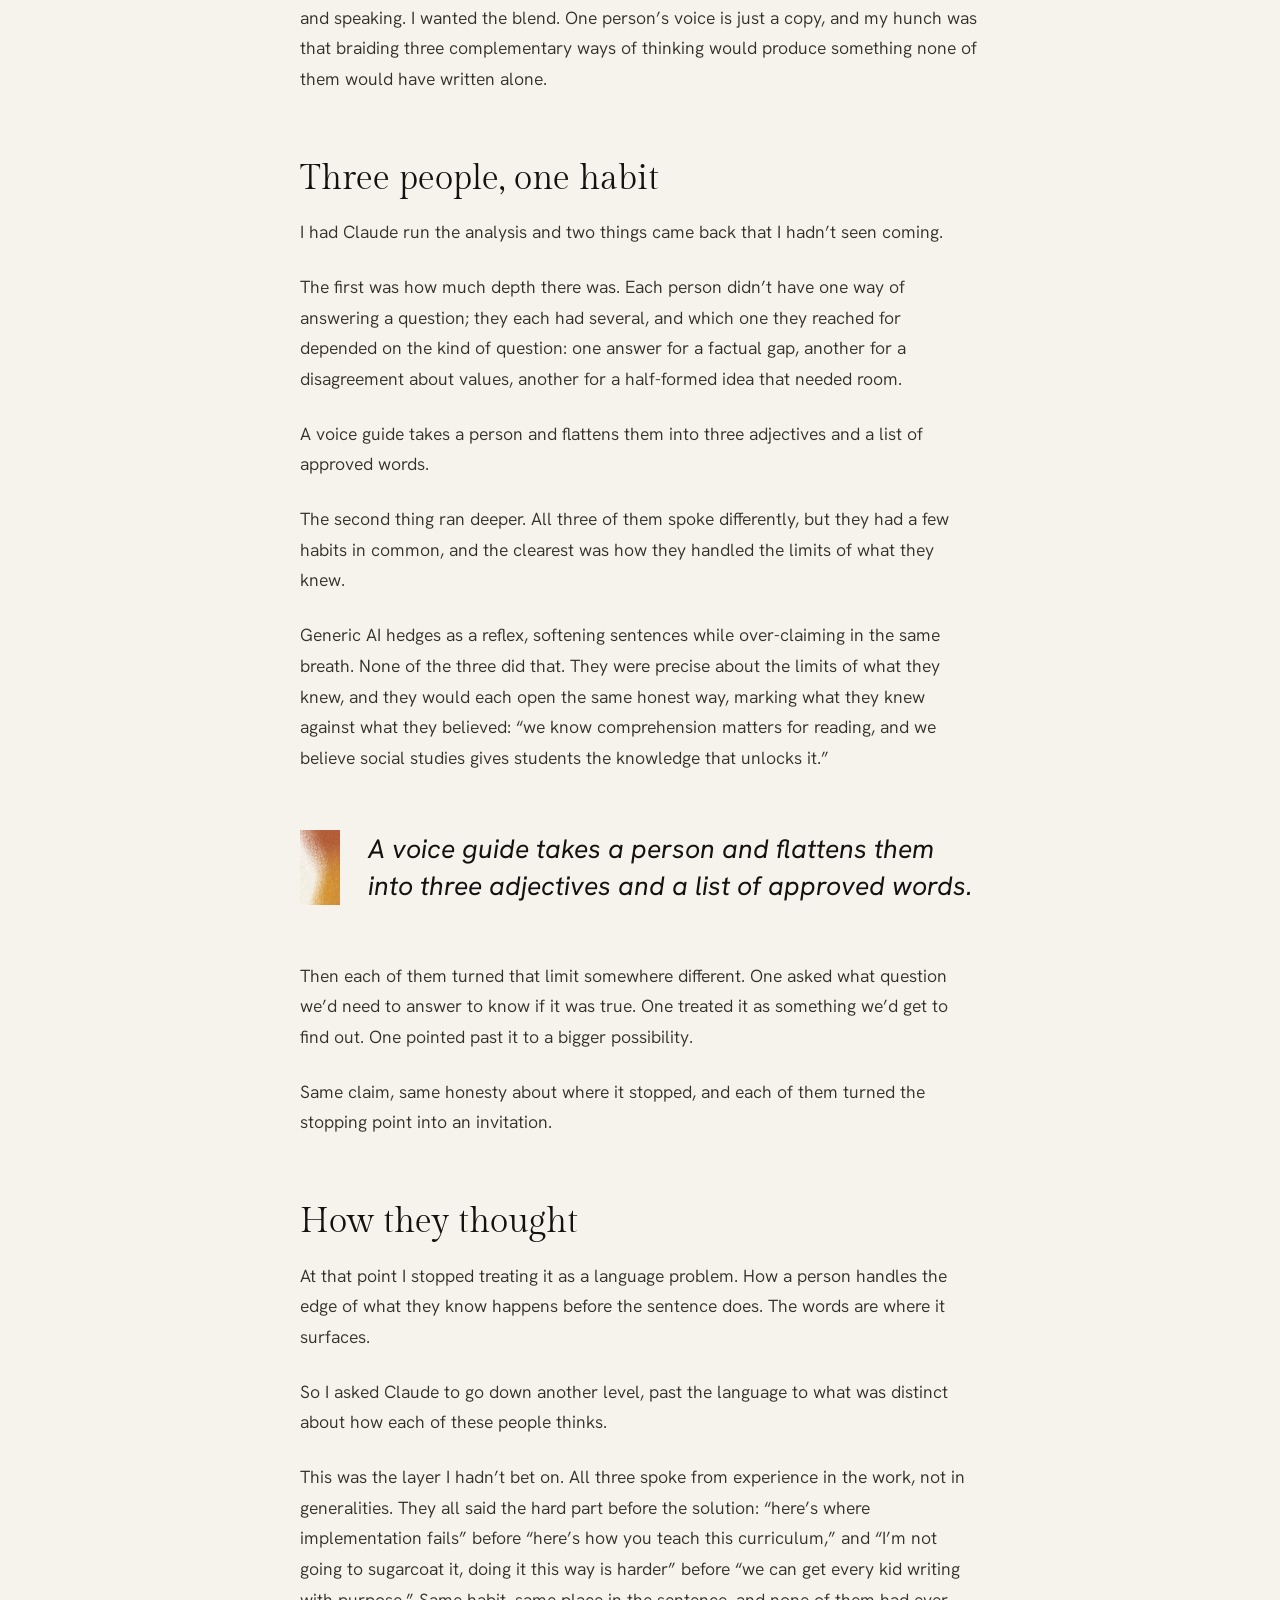
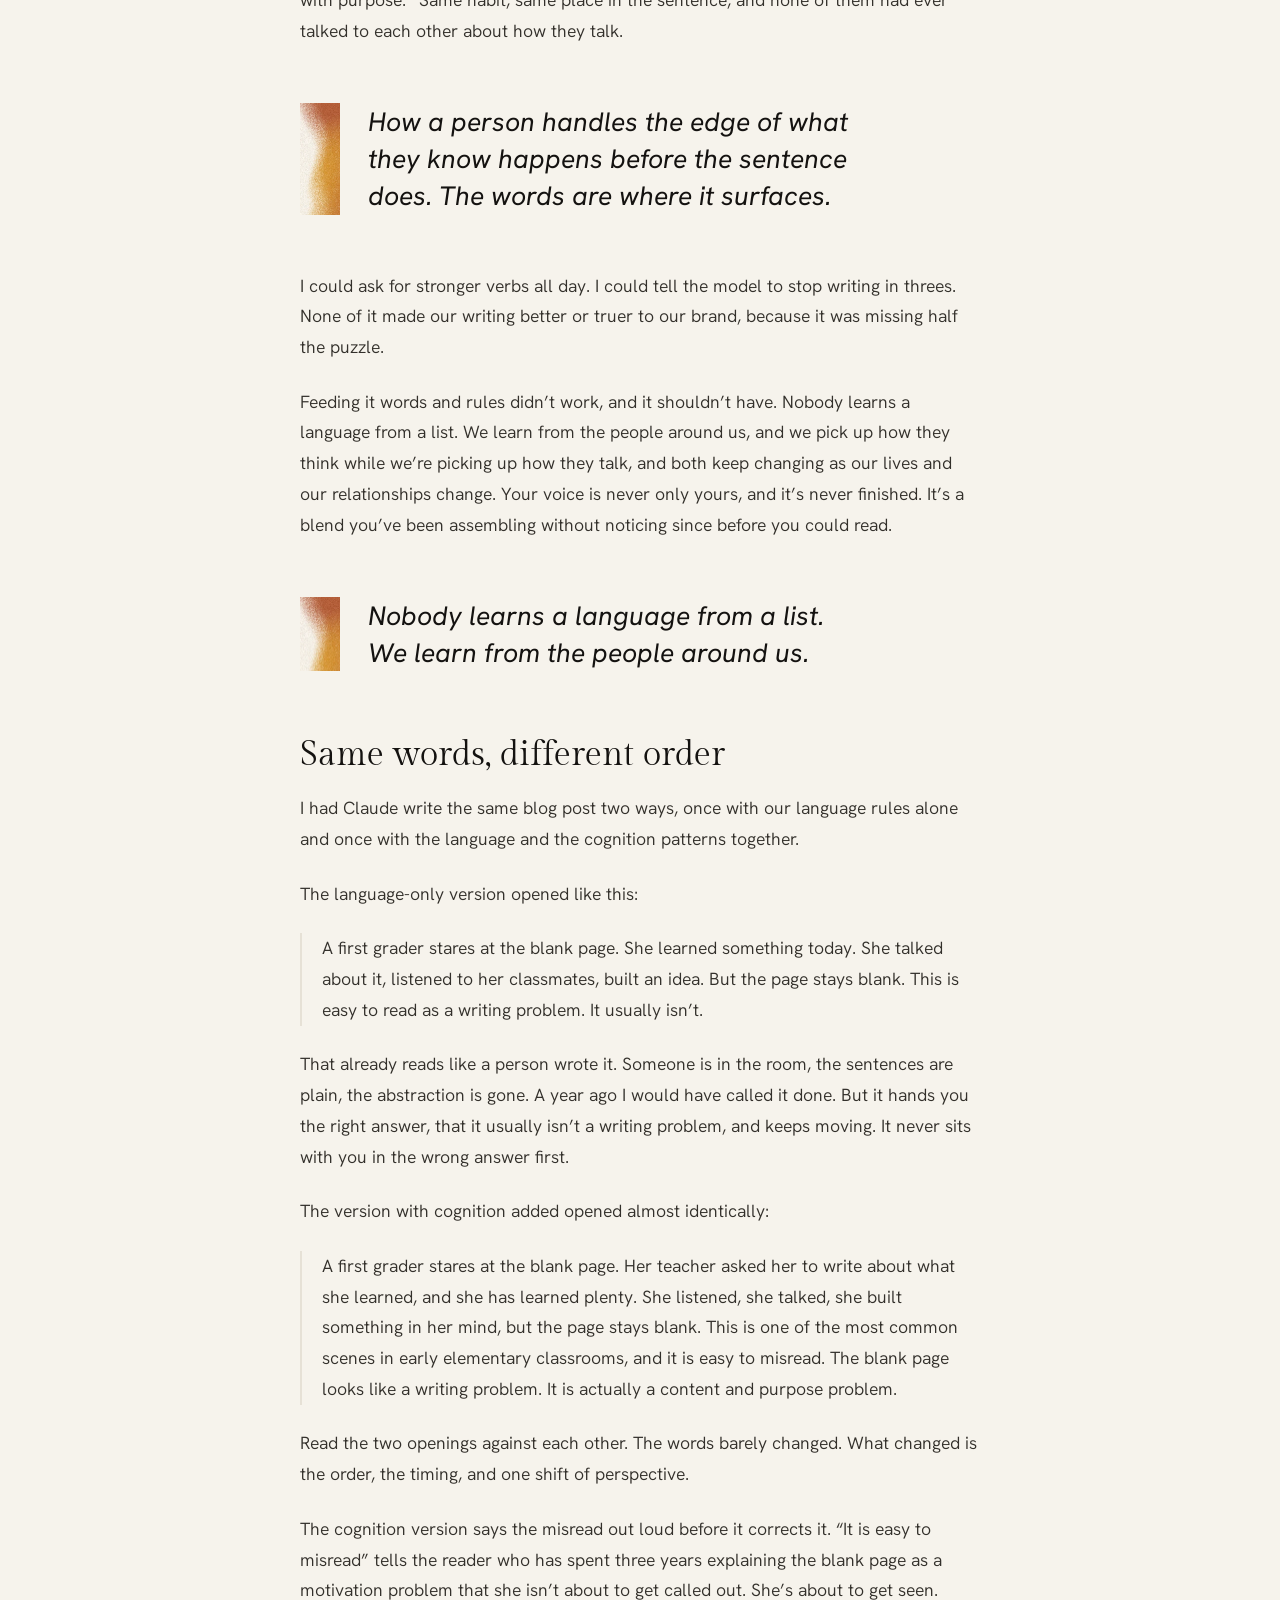
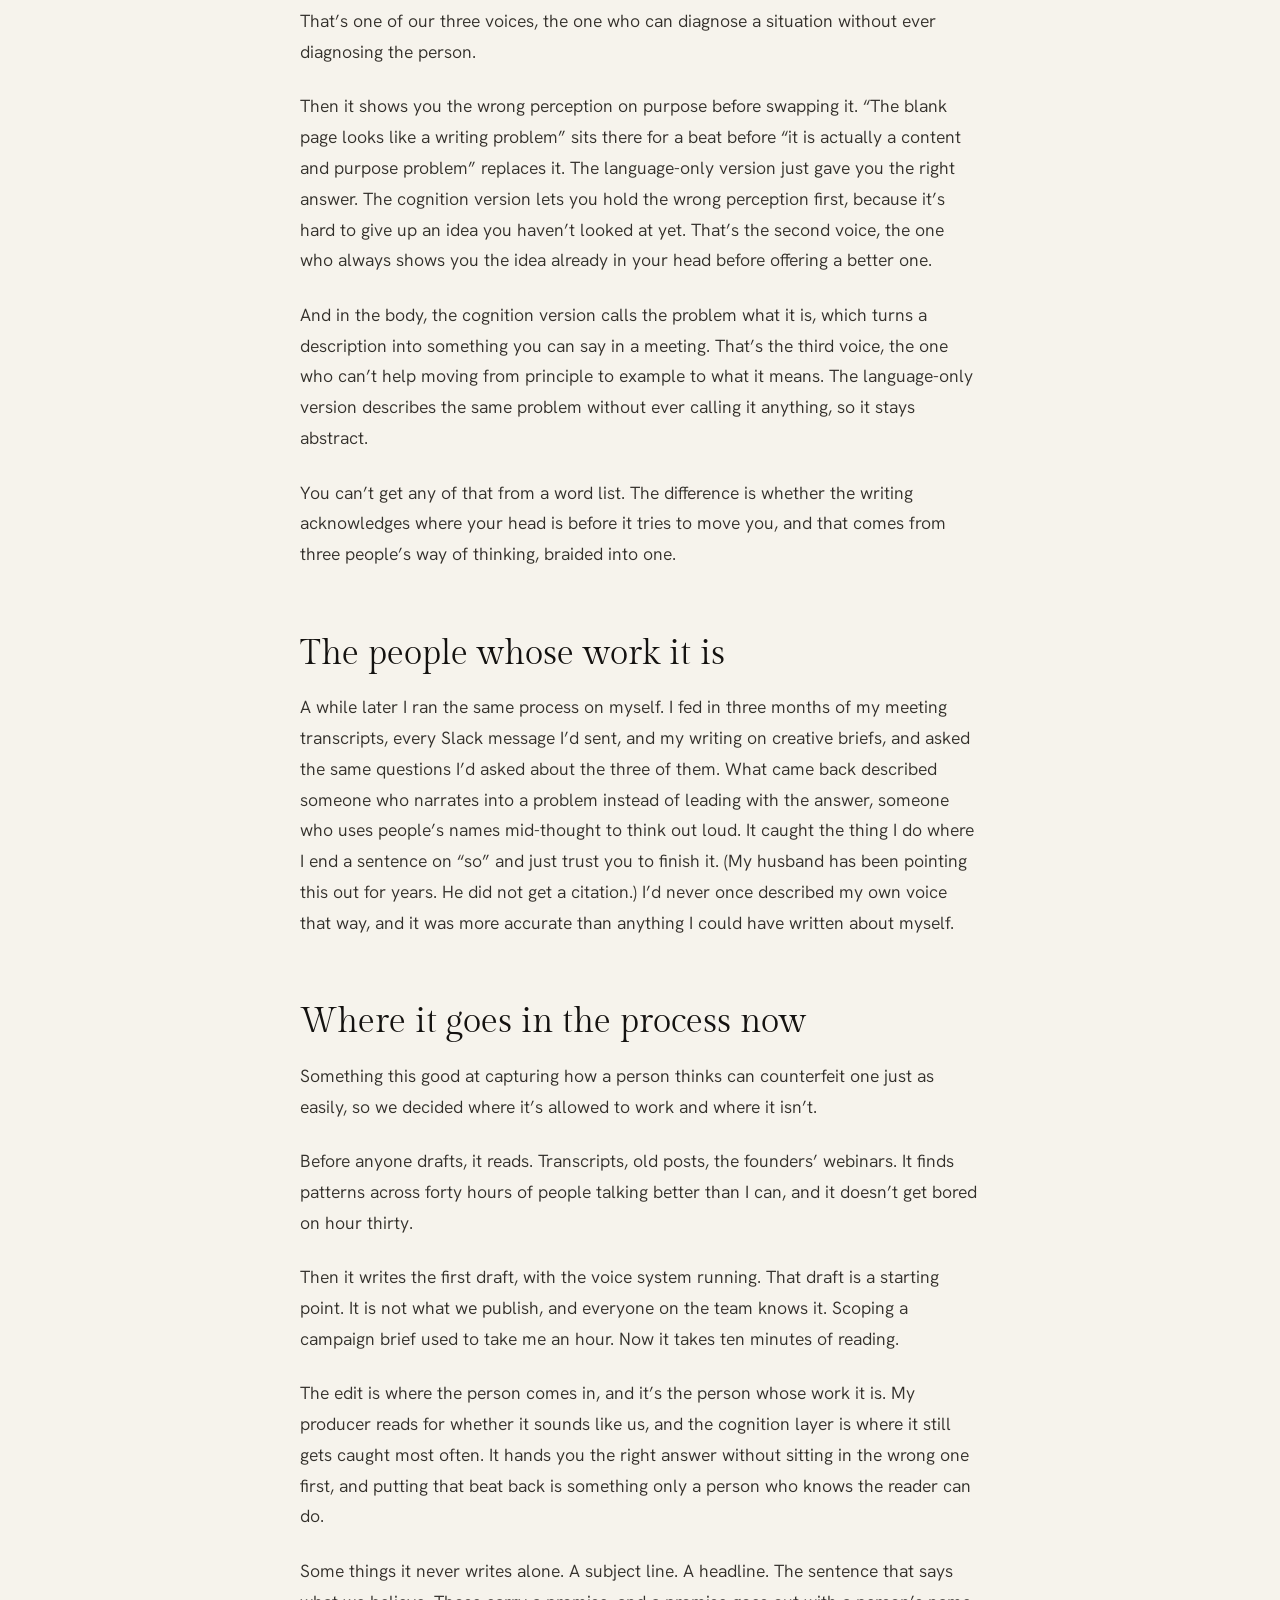
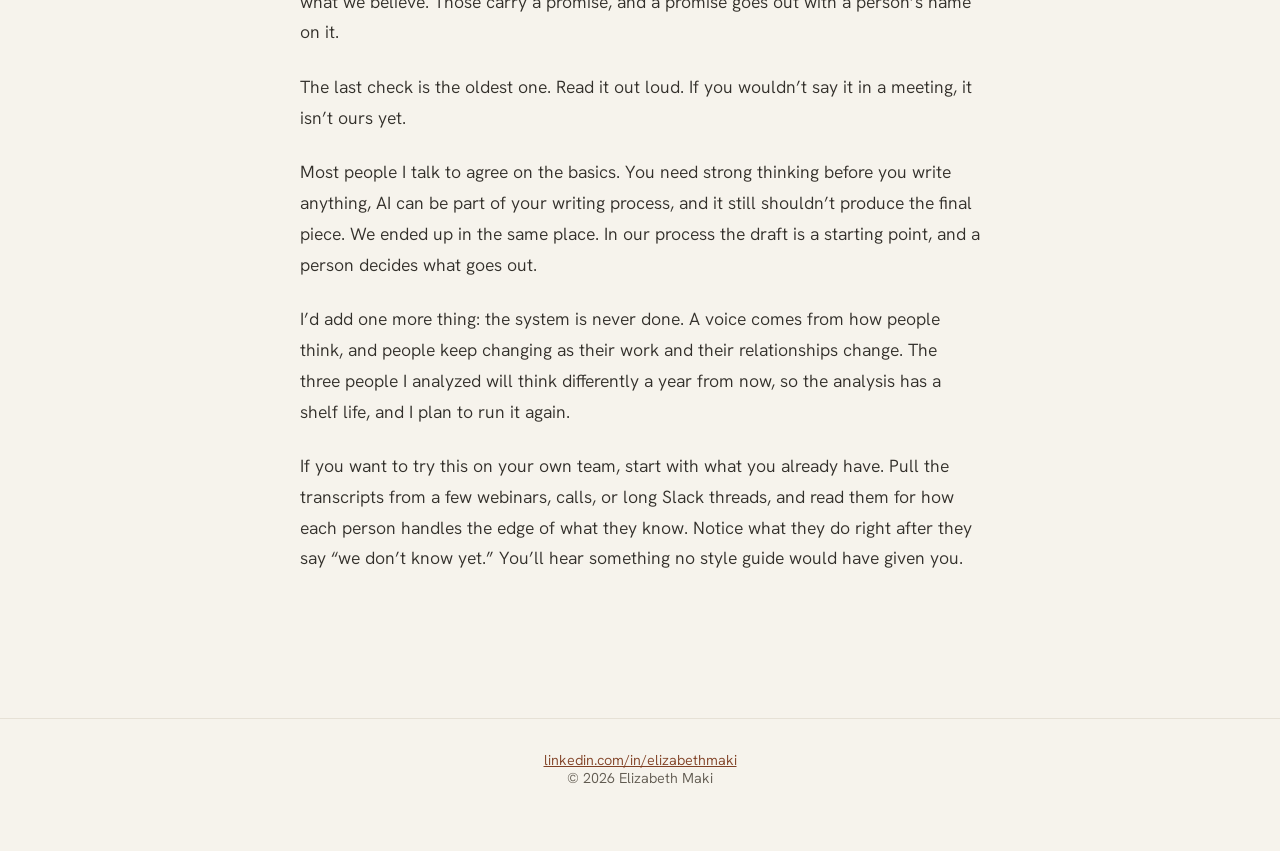
==== commit d3c4344d: "Move to elizabethmaki.com: CNAME, canonicals, indexable essays, 404 page Co-Authored-By: Claude Sonn" ====
--- a/brand-voice-is-language-cognition/index.html
+++ b/brand-voice-is-language-cognition/index.html
@@ -5,14 +5,15 @@
 <meta name="viewport" content="width=device-width, initial-scale=1">
 <title>Brand Voice Is Language + Cognition | Elizabeth Maki</title>
 <meta name="description" content="Most brand-voice guides capture only the words, which is why AI writing built on them still sounds generic.">
-<meta name="robots" content="noindex, nofollow, noarchive, noimageindex">
+<meta name="robots" content="index, follow, max-image-preview:large">
+<link rel="canonical" href="https://elizabethmaki.com/brand-voice-is-language-cognition/">
 <meta name="theme-color" content="#F6F3EC">
 <meta property="og:title" content="Brand Voice Is Language + Cognition">
 <meta property="og:description" content="Most brand-voice guides capture only the words, which is why AI writing built on them still sounds generic.">
-<meta property="og:image" content="https://portfolio.elizabethmaki.com/img/og-card.jpg">
+<meta property="og:image" content="https://elizabethmaki.com/img/og-card.jpg">
 <meta property="og:image:width" content="1200">
 <meta property="og:image:height" content="630">
-<meta property="og:url" content="https://portfolio.elizabethmaki.com/brand-voice-is-language-cognition/">
+<meta property="og:url" content="https://elizabethmaki.com/brand-voice-is-language-cognition/">
 <meta property="og:type" content="article">
 <meta name="twitter:card" content="summary_large_image">
 <link rel="icon" href="../img/headshot-bw.jpg">
--- a/essay.css
+++ b/essay.css
@@ -35,7 +35,7 @@
 footer{border-top:1px solid var(--line);padding:32px 24px 64px;text-align:center;font-size:.9rem;color:var(--muted)}
 footer a{color:var(--rust-text)}
 @media (max-width:900px){.topnav-inner{padding:12px 28px}}
-@media (max-width:640px){main{padding:56px 22px 90px}.wing{opacity:.09}}
+@media (max-width:640px){main{padding:56px 22px 90px}.wing{display:none}}
 
 .topnav nav a,.topnav nav button{white-space:nowrap}
 .nav-toggle{display:none}
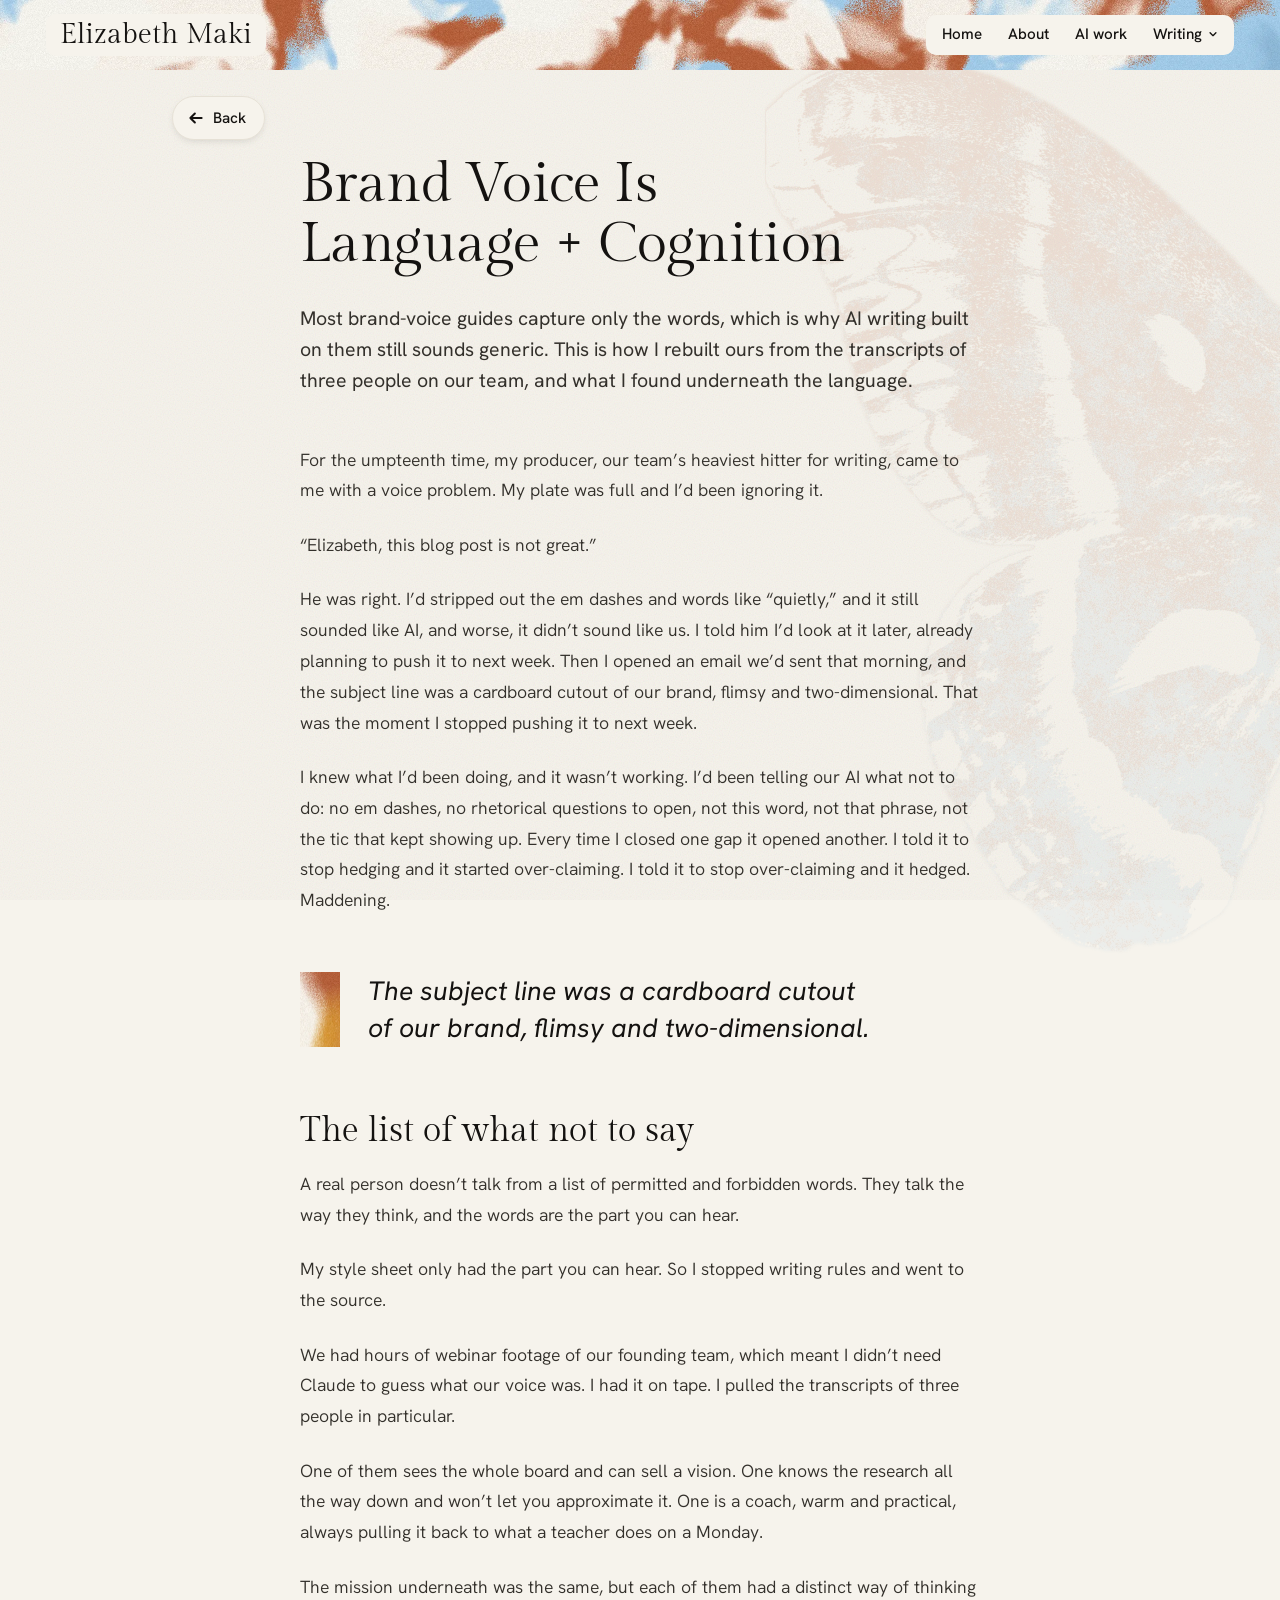
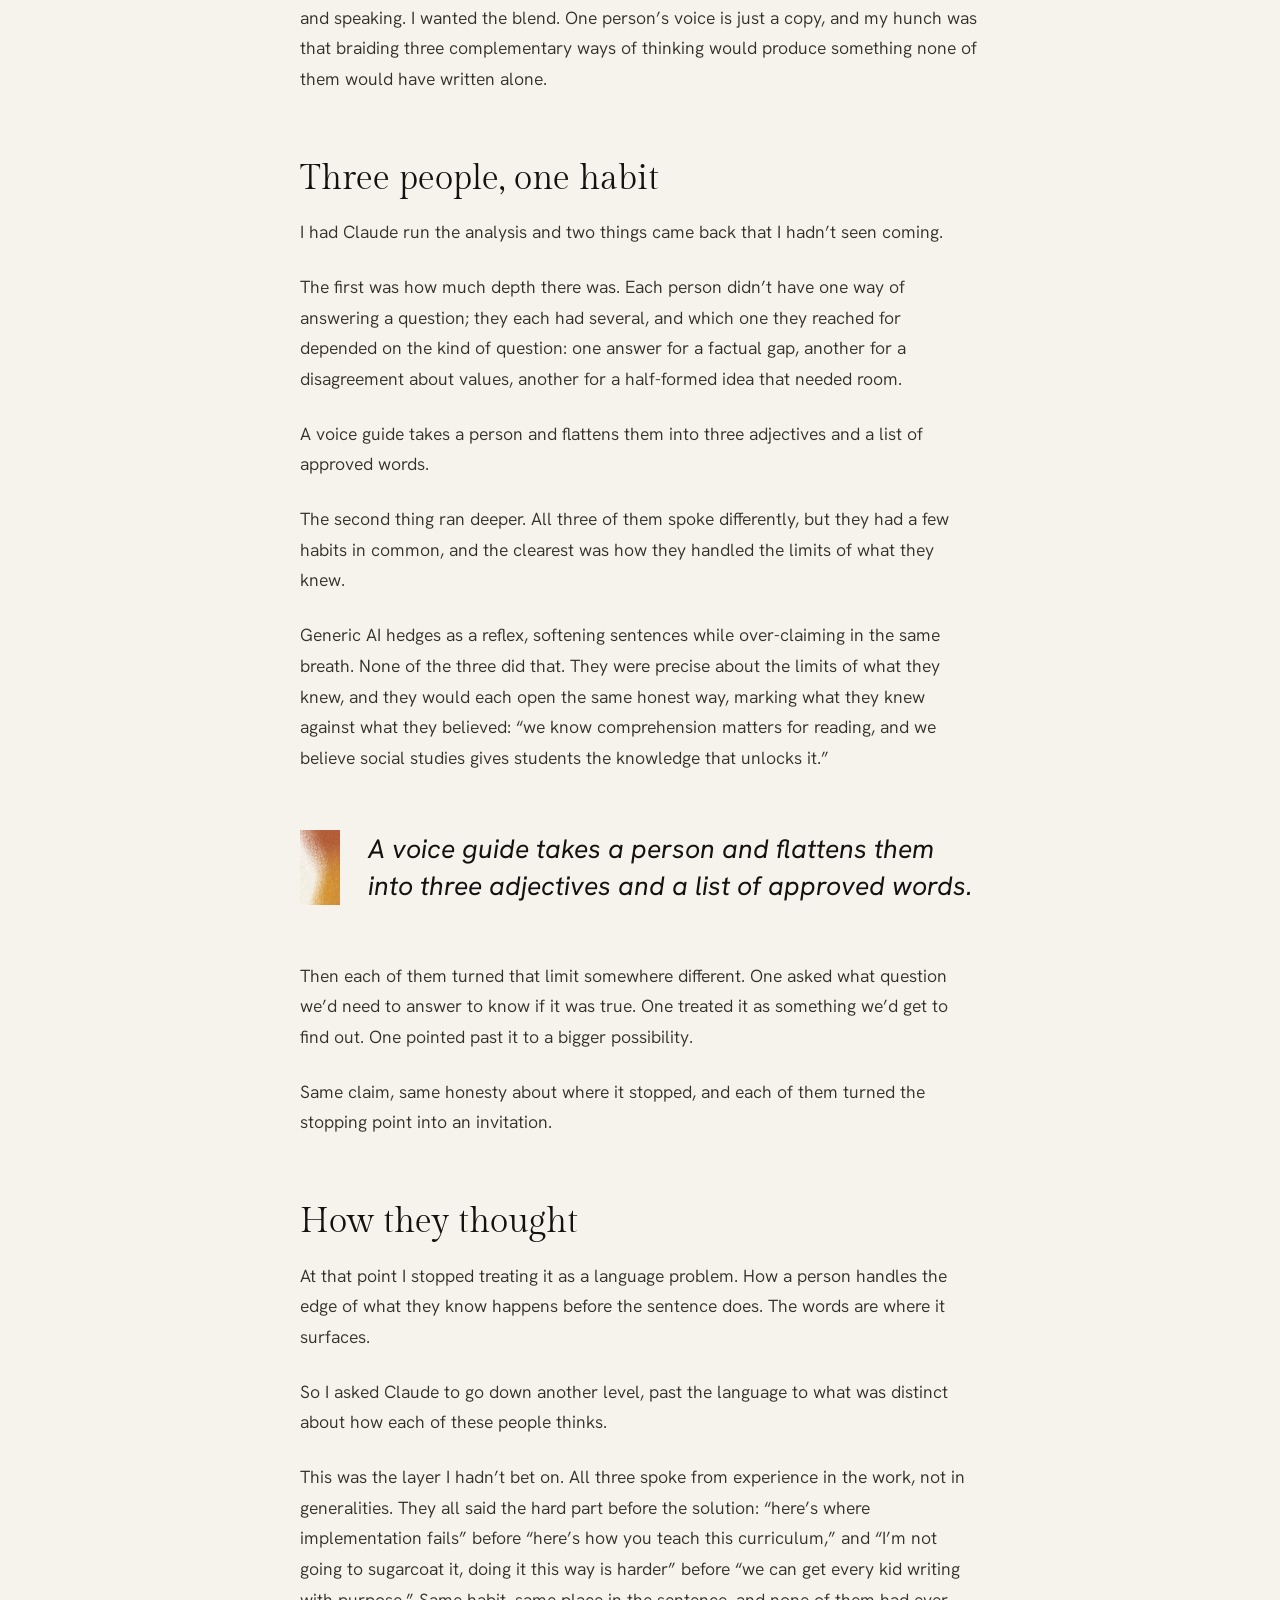
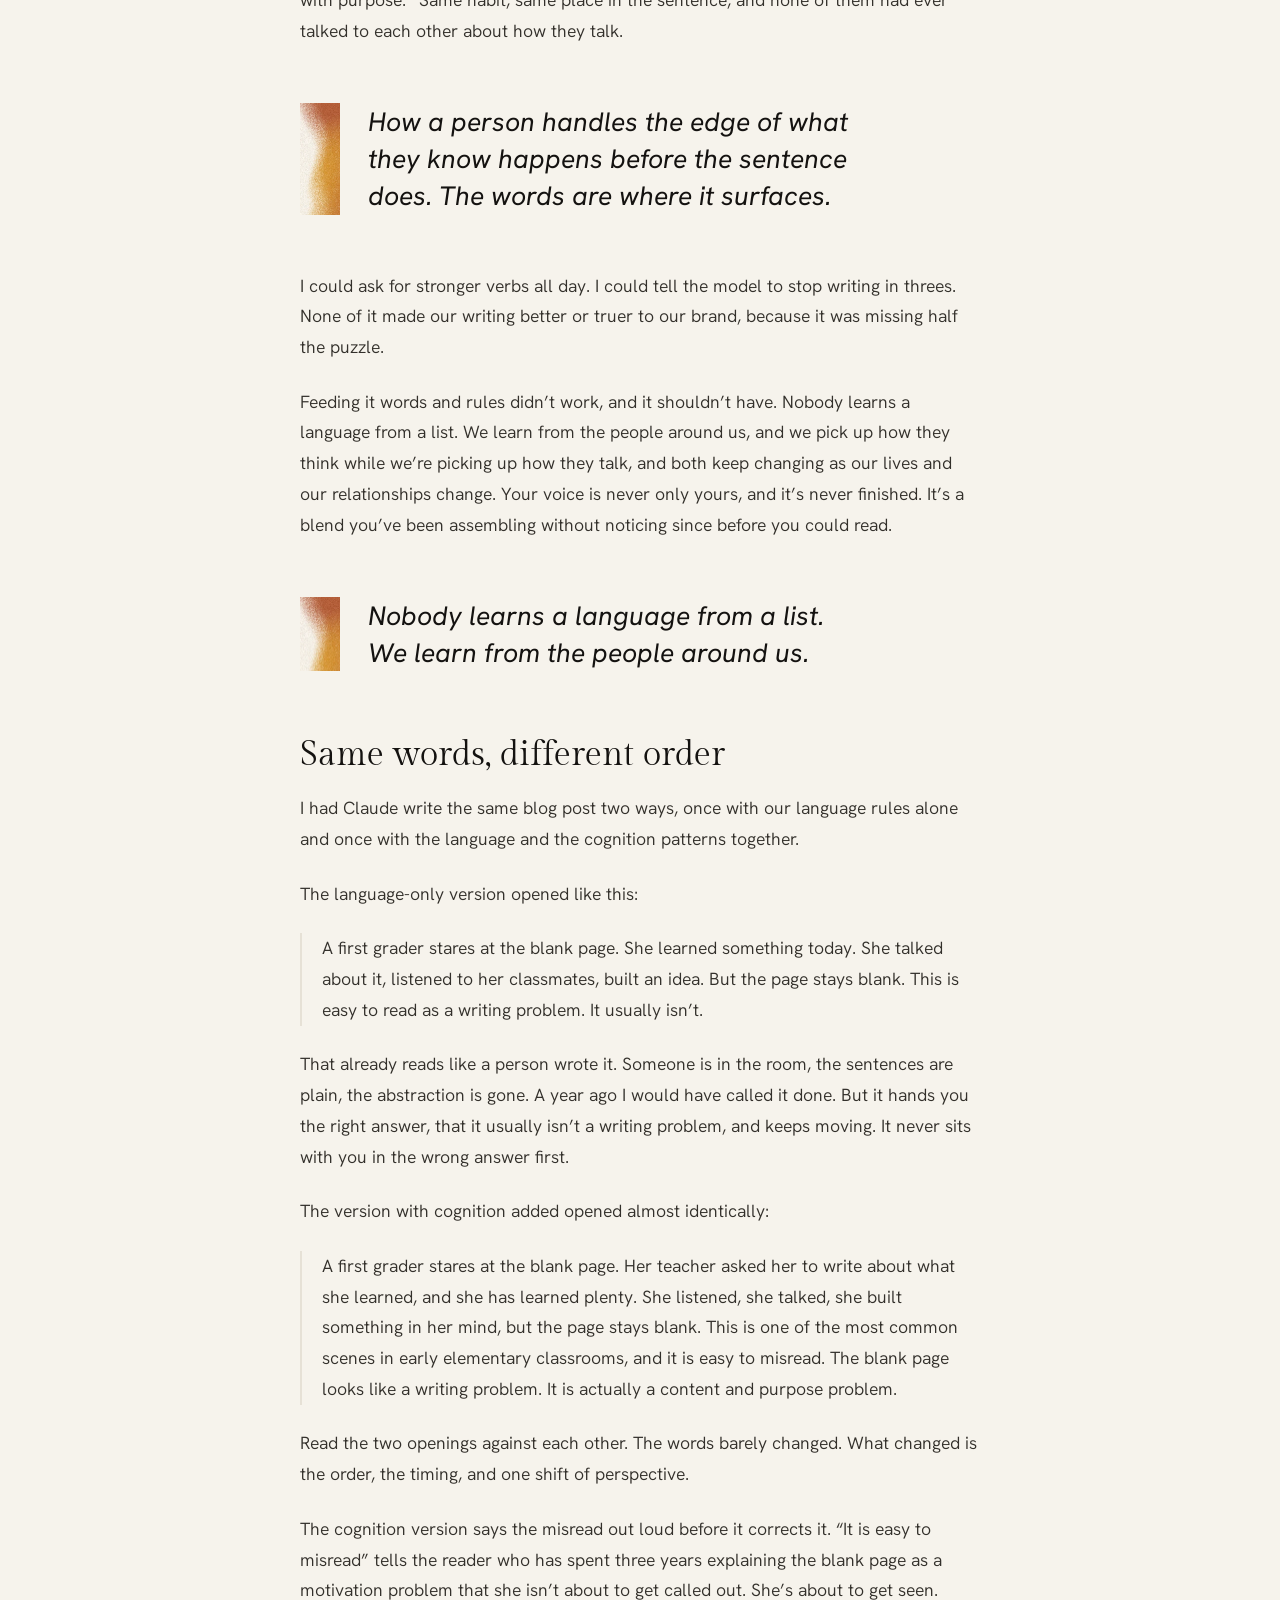
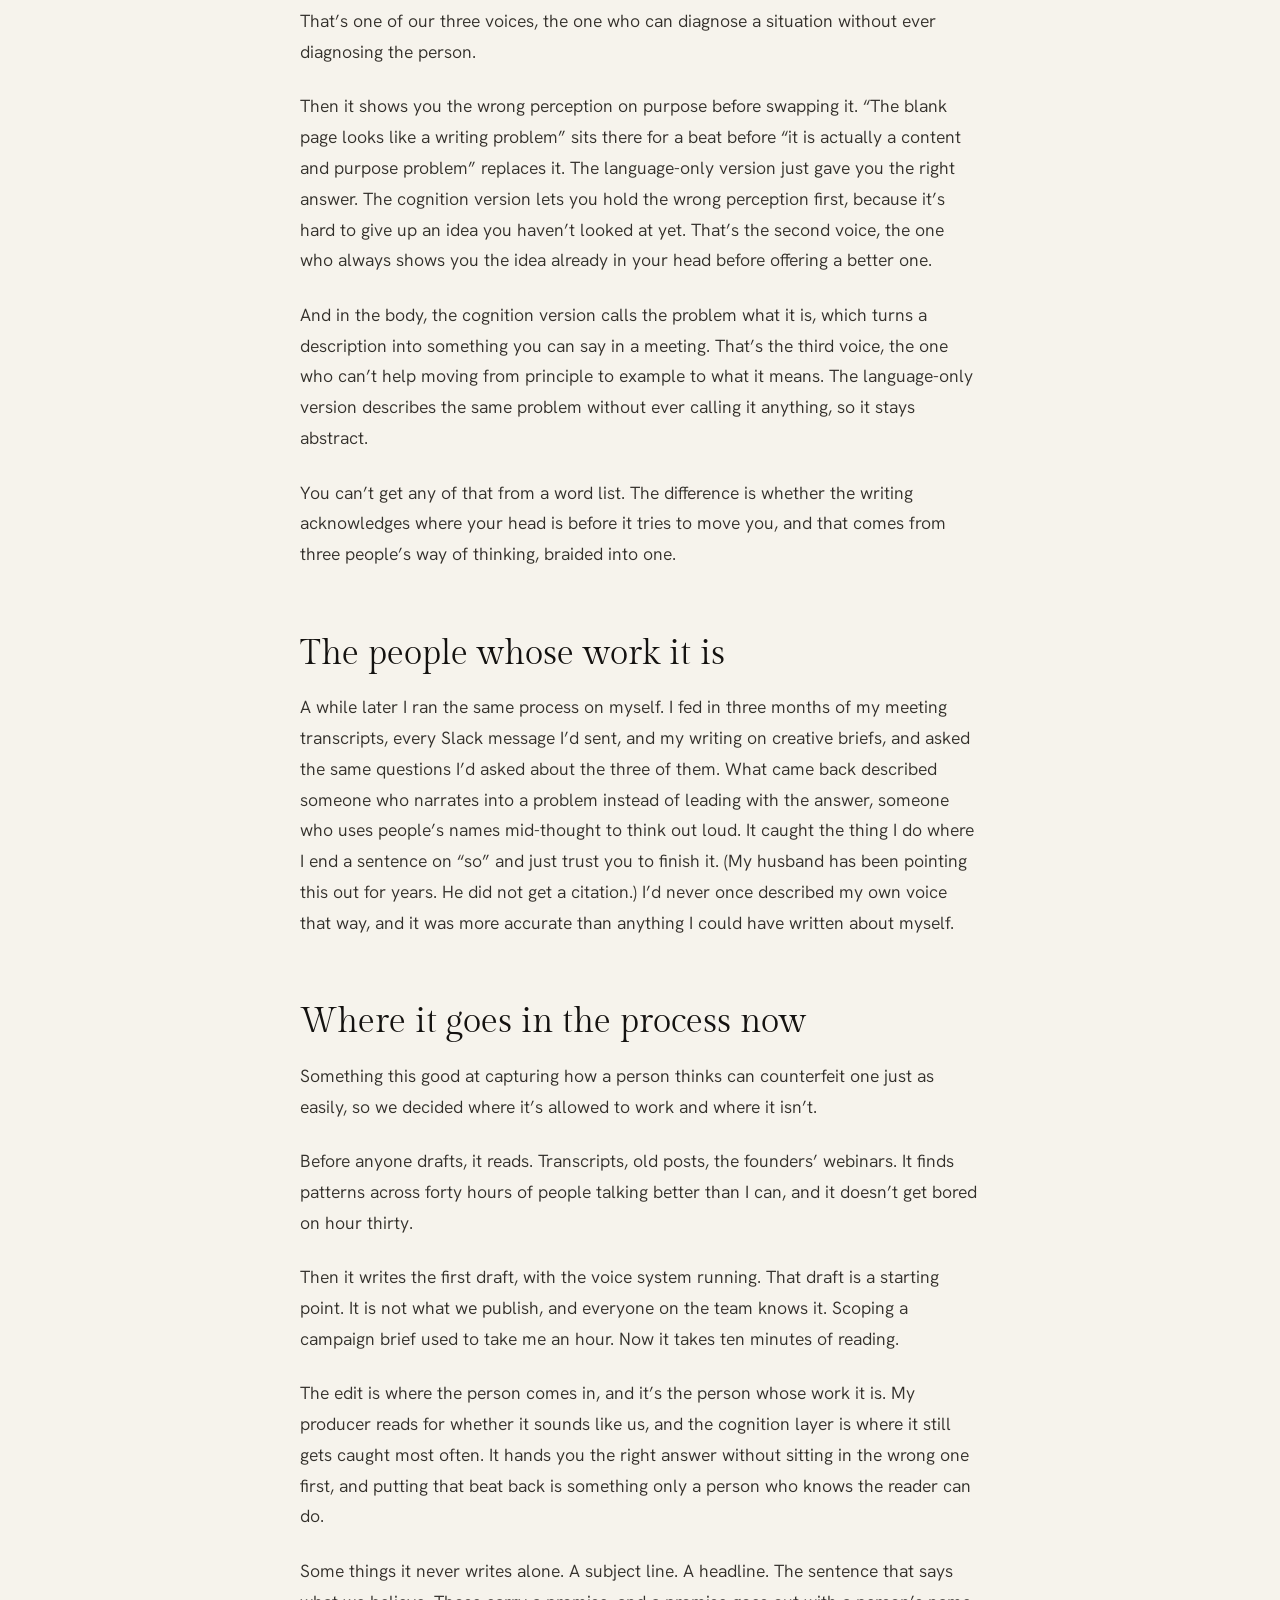
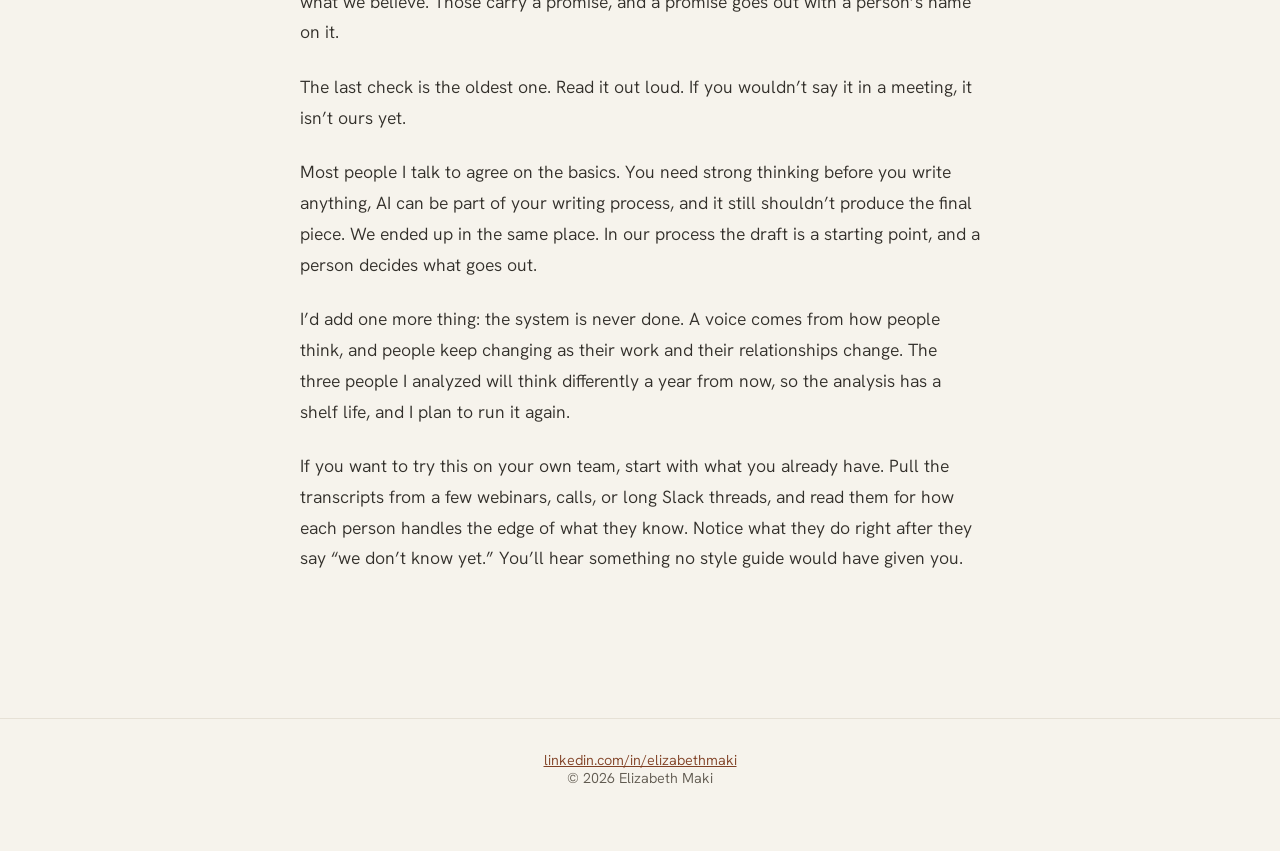
==== commit 0a648787: "Essay pages: sticky back arrow Co-Authored-By: Claude Sonnet 5.5 <noreply@anthropic.com> Claude-Sess" ====
--- a/brand-voice-is-language-cognition/index.html
+++ b/brand-voice-is-language-cognition/index.html
@@ -27,6 +27,7 @@
 <header class="topnav"><div class="topnav-inner"><a class="brand" href="../">Elizabeth Maki</a>
 <button type="button" class="nav-toggle" id="navToggle" aria-expanded="false" aria-controls="primaryNav" aria-label="Open menu"><svg class="burger" viewBox="0 0 24 24" width="22" height="22" fill="none" stroke="currentColor" stroke-width="2" stroke-linecap="round" aria-hidden="true"><path class="b1" d="M4 7h16"/><path class="b2" d="M4 12h16"/><path class="b3" d="M4 17h16"/></svg></button><nav aria-label="Primary" id="primaryNav"><a href="../">Home</a><a href="../#about">About</a><a href="https://lnkd.in/p/gwrY22xy" target="_blank" rel="noopener">AI work<span class="sr-only"> (opens in a new tab on LinkedIn)</span></a>
 <div class="nav-dd"><button type="button" id="navWriting" aria-expanded="false" aria-controls="navMenu" aria-haspopup="true">Writing <svg viewBox="0 0 12 12" width="10" height="10" fill="none" stroke="currentColor" stroke-width="1.6" stroke-linecap="round" stroke-linejoin="round" aria-hidden="true"><path d="M2.5 4.5 6 8l3.5-3.5"/></svg></button><div class="nav-menu" id="navMenu"><a href="../your-team-isnt-bad-at-ai-its-grieving/">Your Team Isn’t Bad at AI. They’re Grieving.</a><a href="../brand-voice-is-language-cognition/">Brand Voice Is Language + Cognition</a></div></div></nav></div></header>
+<a class="back" id="back" href="../#writing" aria-label="Back to the portfolio"><svg width="18" height="18" viewBox="0 0 16 16" fill="none" stroke="currentColor" stroke-width="1.8" stroke-linecap="round" stroke-linejoin="round" aria-hidden="true"><path d="M13 8H3M7 4 3 8l4 4"/></svg><span>Back</span></a>
 <main id="main" tabindex="-1">
 <article>
 <h1>Brand Voice Is Language + Cognition</h1>
@@ -93,6 +94,7 @@
 document.querySelectorAll('.topnav nav a').forEach((a) => a.addEventListener('click', () => setNav(false)));
 document.addEventListener('click', (e) => { if (!topnavEl.contains(e.target)) setNav(false); });
 document.addEventListener('keydown', (e) => { if (e.key === 'Escape' && topnavEl.classList.contains('menu-open')) { setNav(false); navToggle.focus(); } });
+document.getElementById('back').addEventListener('click', (e) => { try { const r = new URL(document.referrer), home = new URL('../', location.href); if (r.origin === home.origin && r.pathname === home.pathname) { e.preventDefault(); history.back(); } } catch (_) {} });
 const btn = document.getElementById('navWriting');
 btn.addEventListener('click', (e) => { e.stopPropagation(); btn.setAttribute('aria-expanded', String(btn.getAttribute('aria-expanded') !== 'true')); });
 document.addEventListener('click', (e) => { if (!document.getElementById('navMenu').contains(e.target)) btn.setAttribute('aria-expanded', 'false'); });
--- a/essay.css
+++ b/essay.css
@@ -32,6 +32,10 @@
 .callout{position:relative;margin:56px 0;padding:0 0 0 68px;border:0}
 .callout::before{content:"";position:absolute;left:0;top:0;bottom:0;width:40px;background:url(../img/pull-gradient.webp) top left/40px 200px no-repeat;background-color:var(--rust)}
 .callout p{font-family:var(--font-sans);font-style:italic;font-weight:400;font-size:clamp(1.216rem,calc(3vw - 5.33px),1.666rem);line-height:1.4;color:var(--ink);margin:0;text-wrap:balance}
+.back{position:fixed;z-index:40;left:16px;bottom:20px;display:inline-flex;align-items:center;gap:8px;height:48px;min-width:48px;justify-content:center;border-radius:24px;background:var(--bone);border:1.5px solid var(--line);color:var(--ink);text-decoration:none;font-family:var(--font-sans);font-weight:500;font-size:.95rem;box-shadow:0 3px 10px -4px rgba(0,0,0,.18);transition:background .2s,border-color .2s,color .2s}
+.back span{display:none}
+.back:hover,.back:focus-visible{background:var(--rust);border-color:var(--rust);color:var(--bone)}
+@media (min-width:1000px){.back{left:max(24px,calc((100vw - 680px) / 2 - 128px));top:96px;bottom:auto;height:44px;padding:0 18px 0 14px}.back span{display:inline}}
 footer{border-top:1px solid var(--line);padding:32px 24px 64px;text-align:center;font-size:.9rem;color:var(--muted)}
 footer a{color:var(--rust-text)}
 @media (max-width:900px){.topnav-inner{padding:12px 28px}}
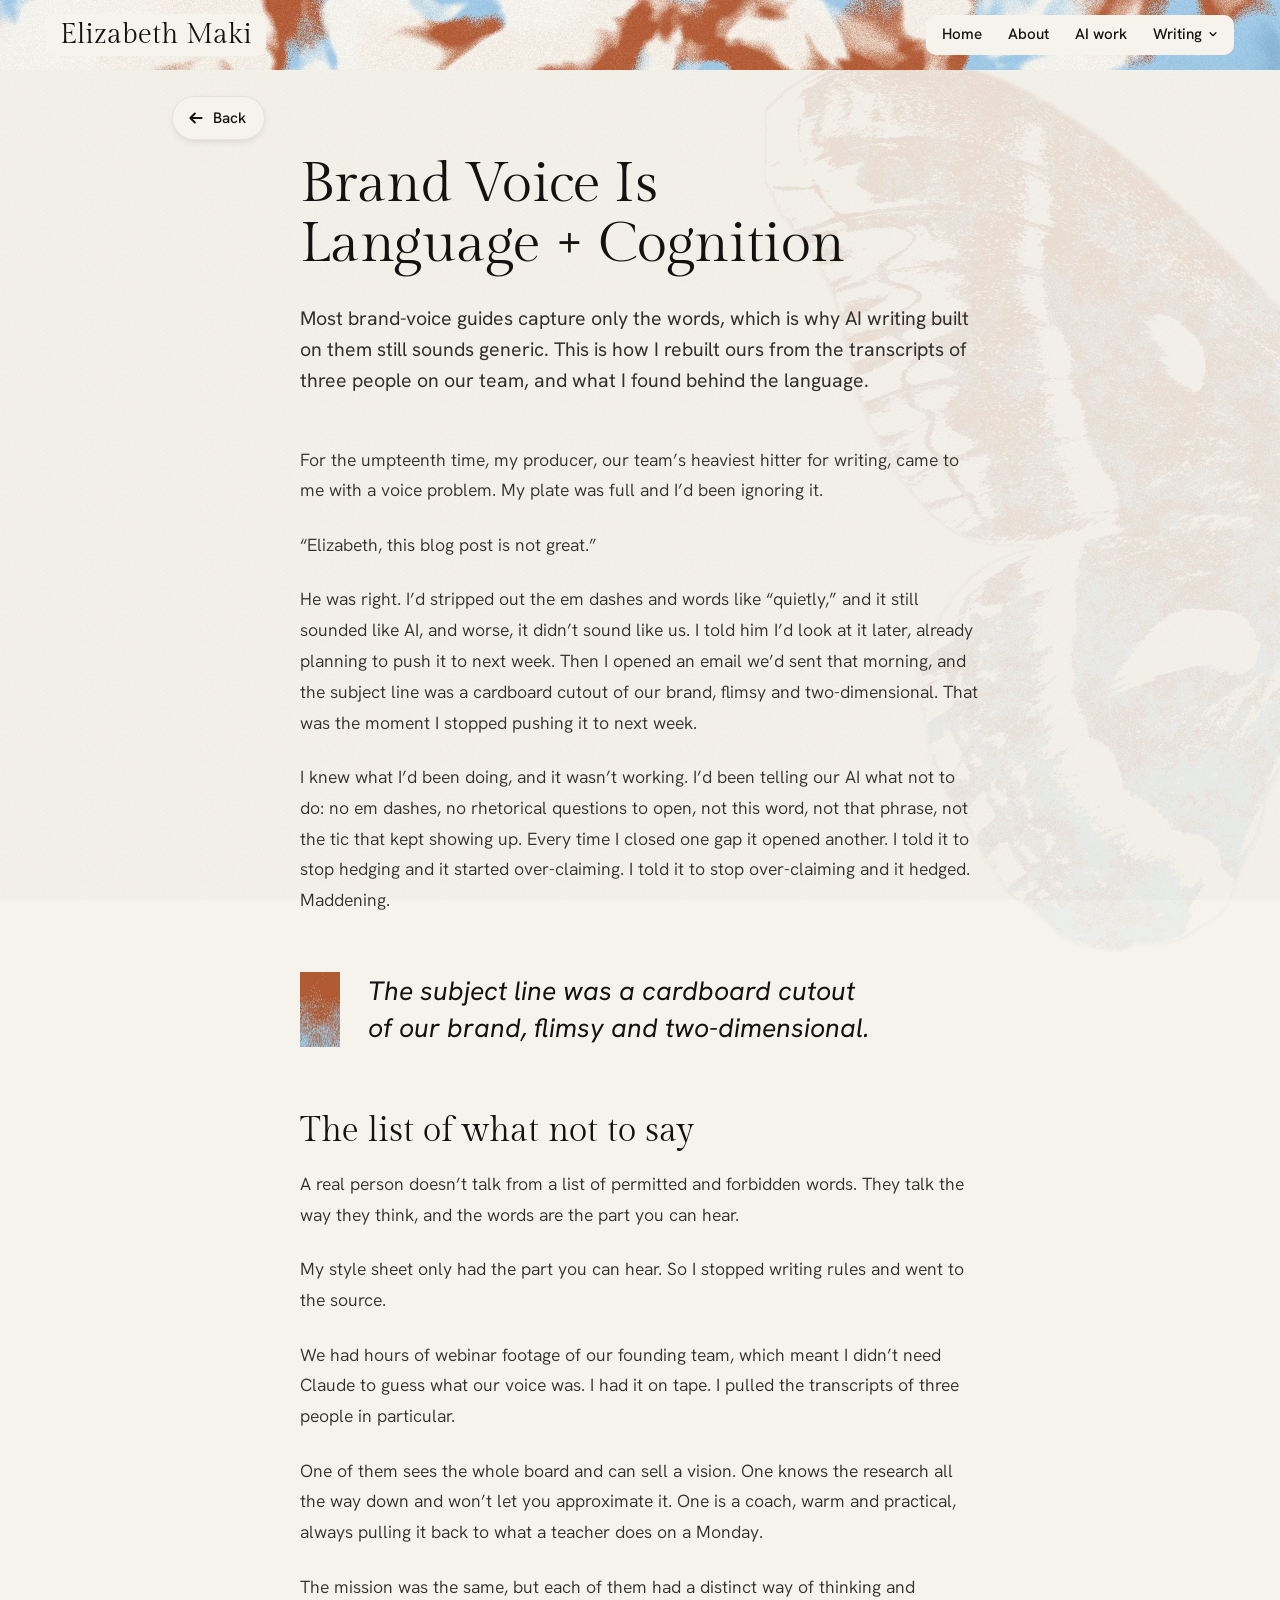
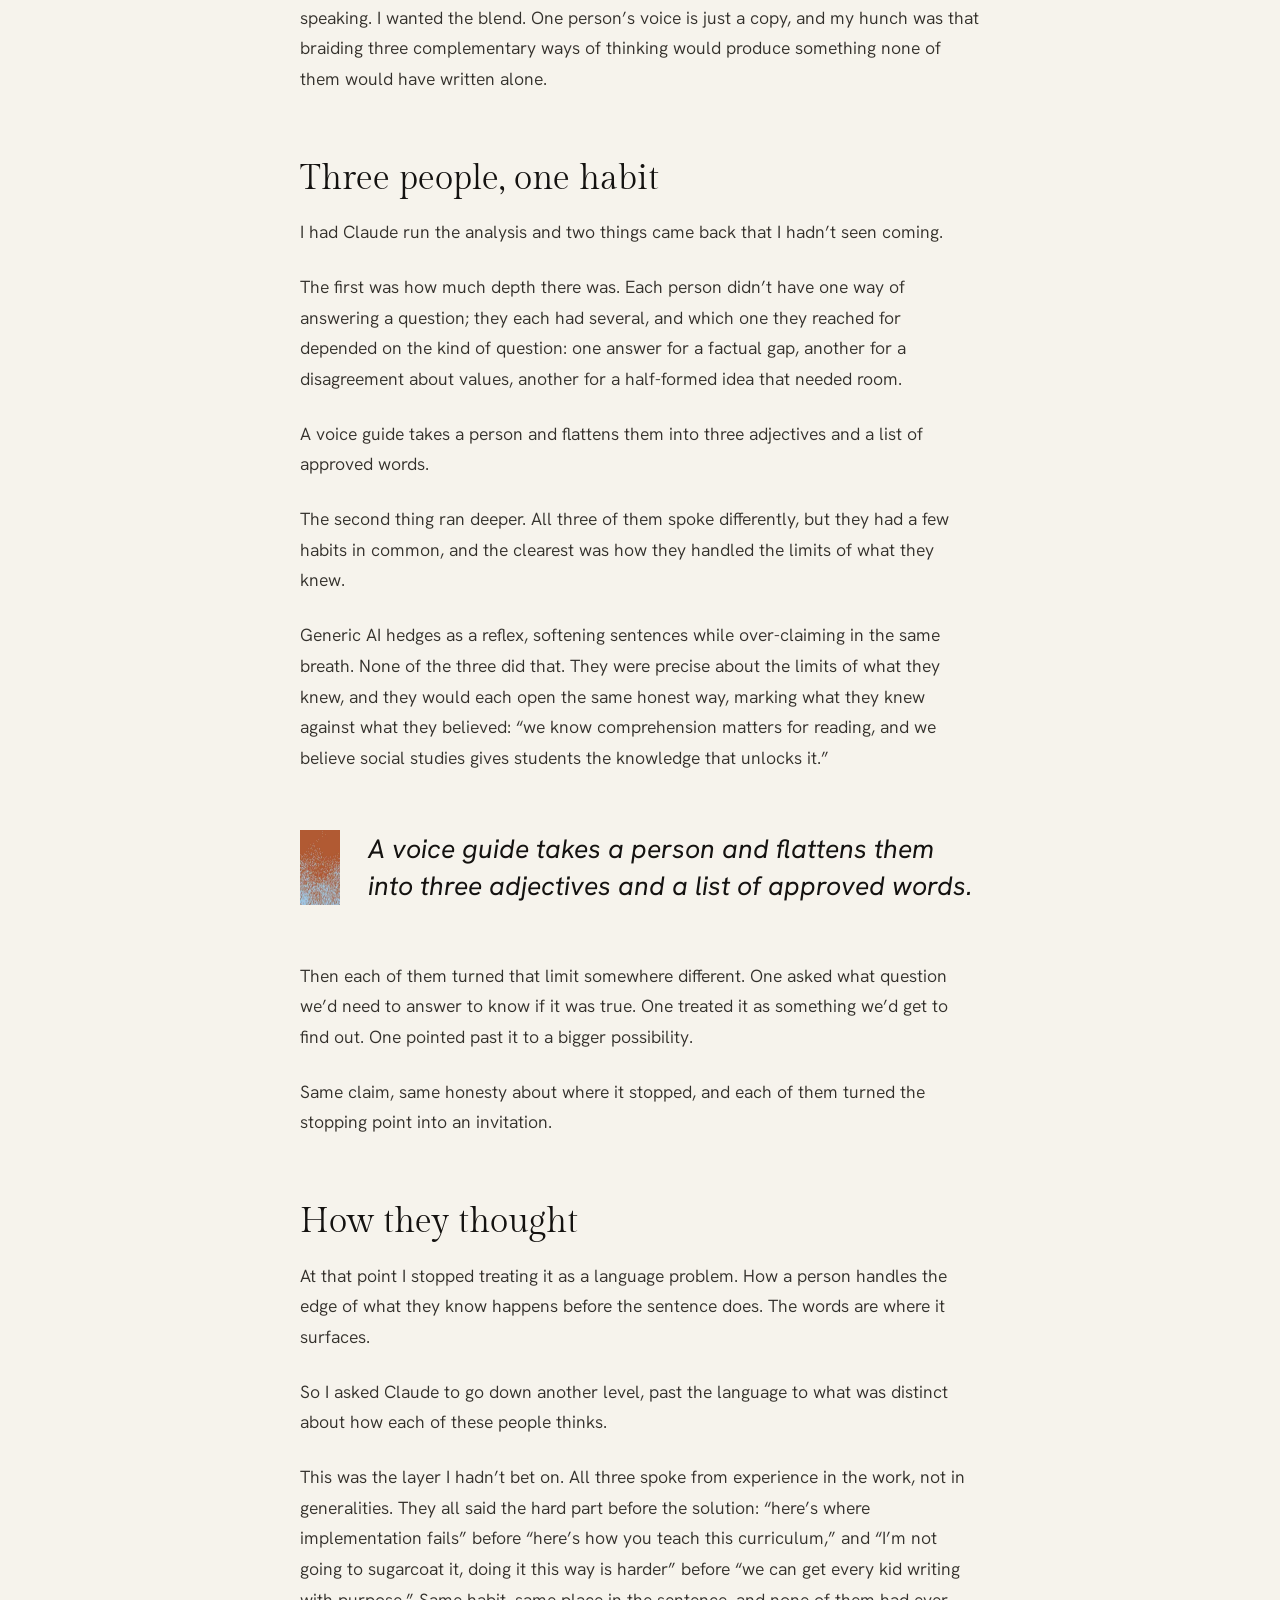
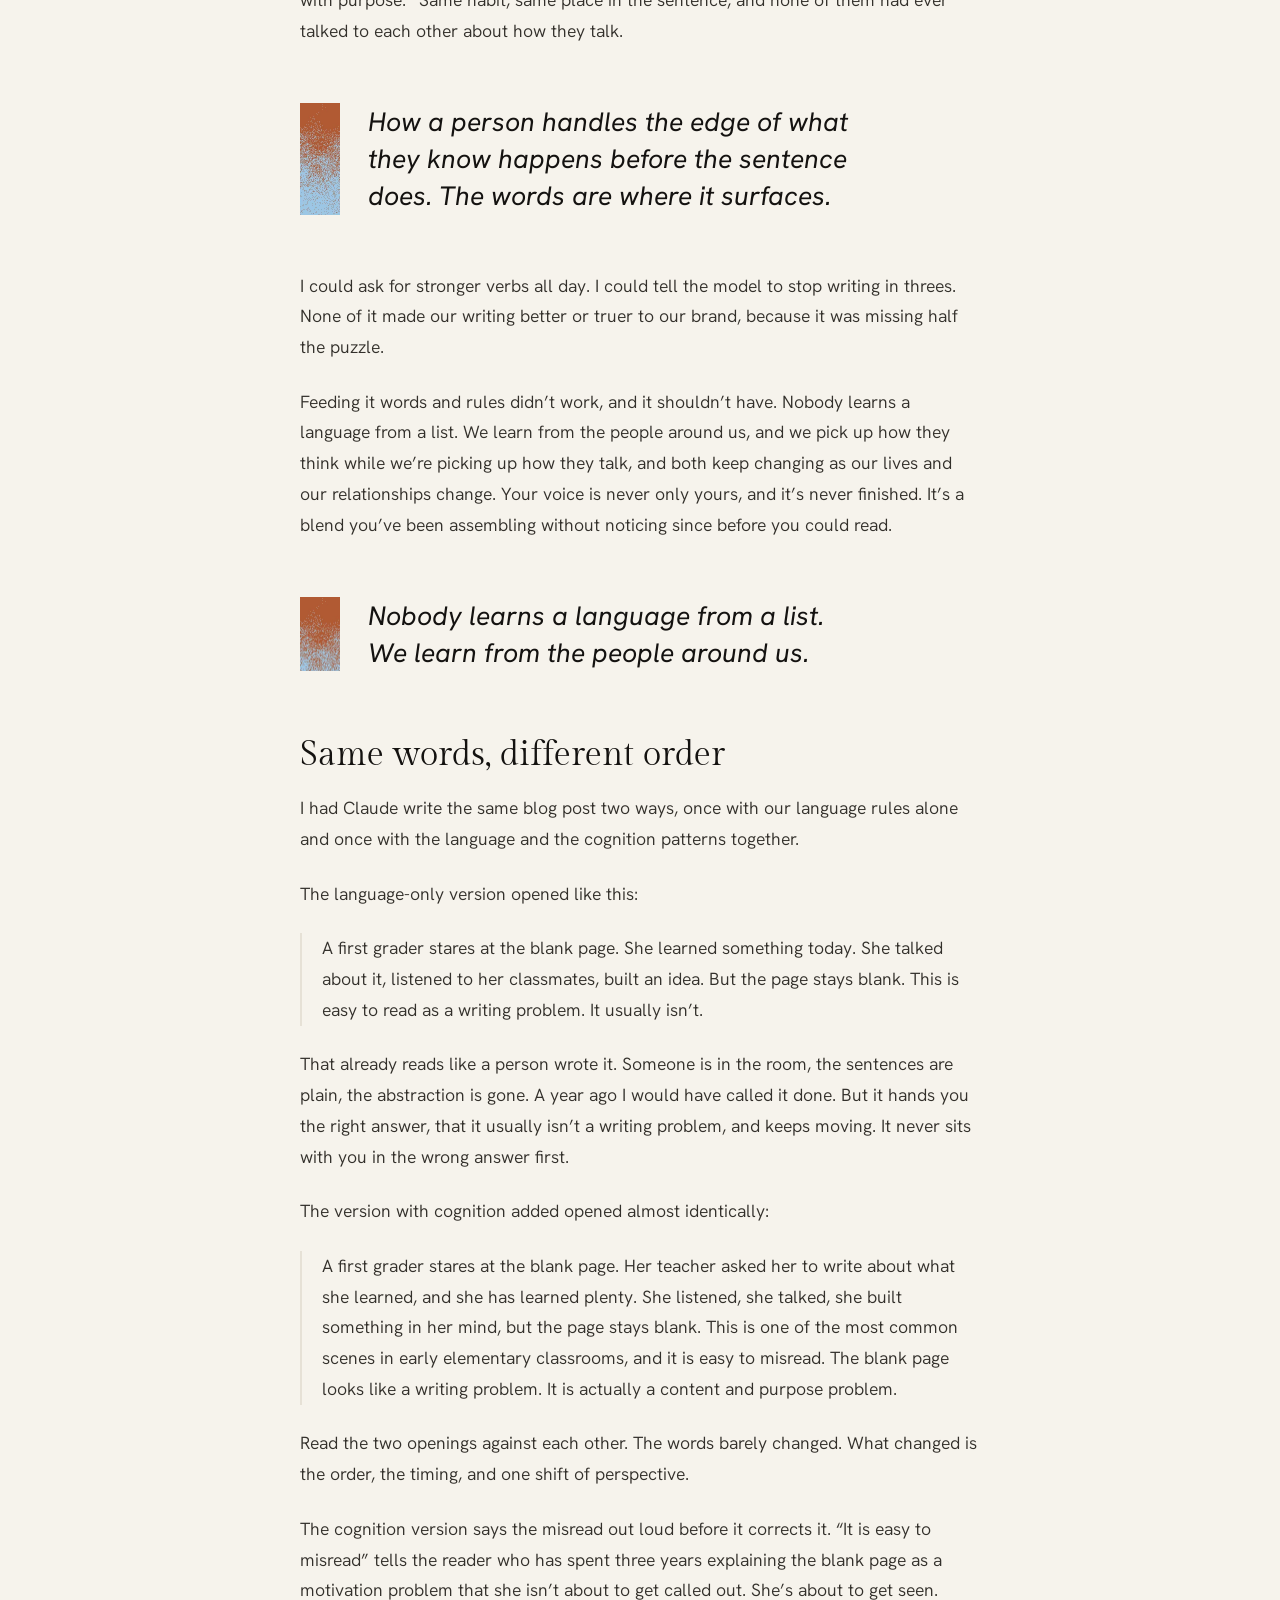
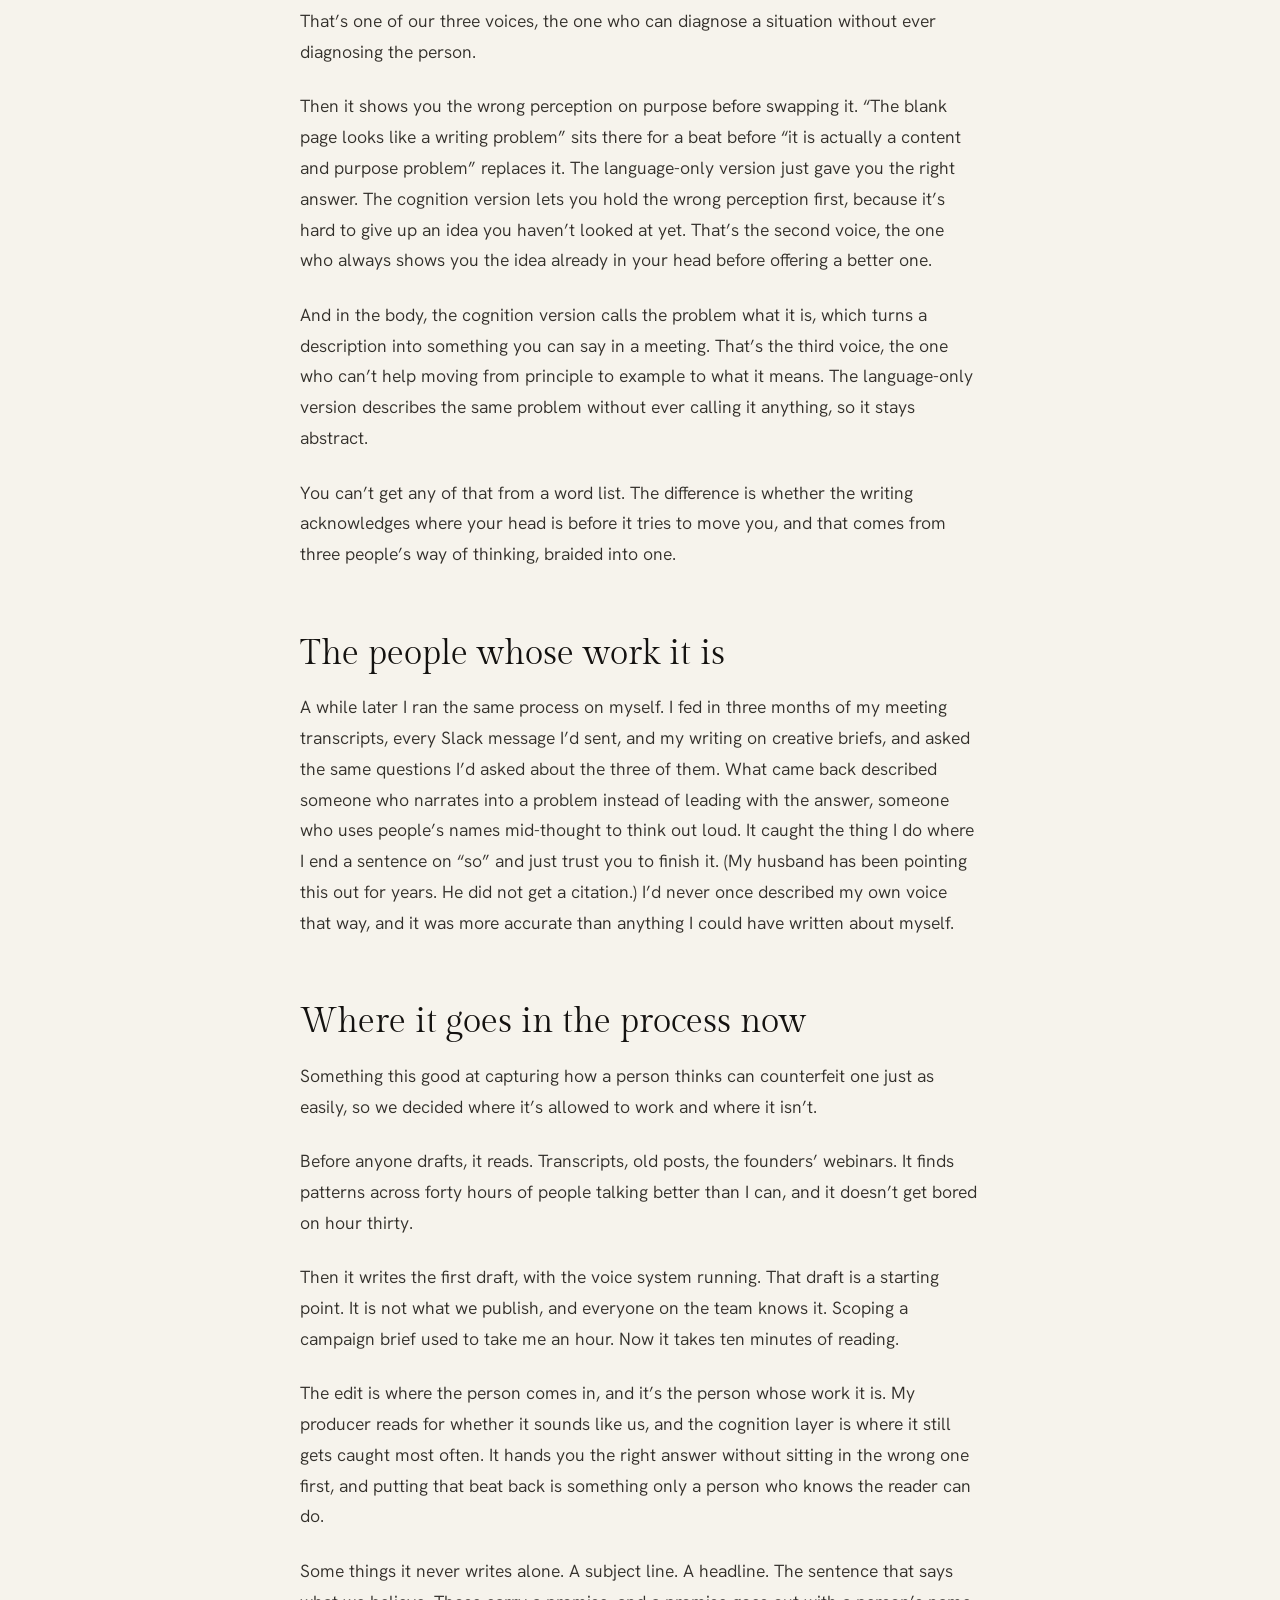
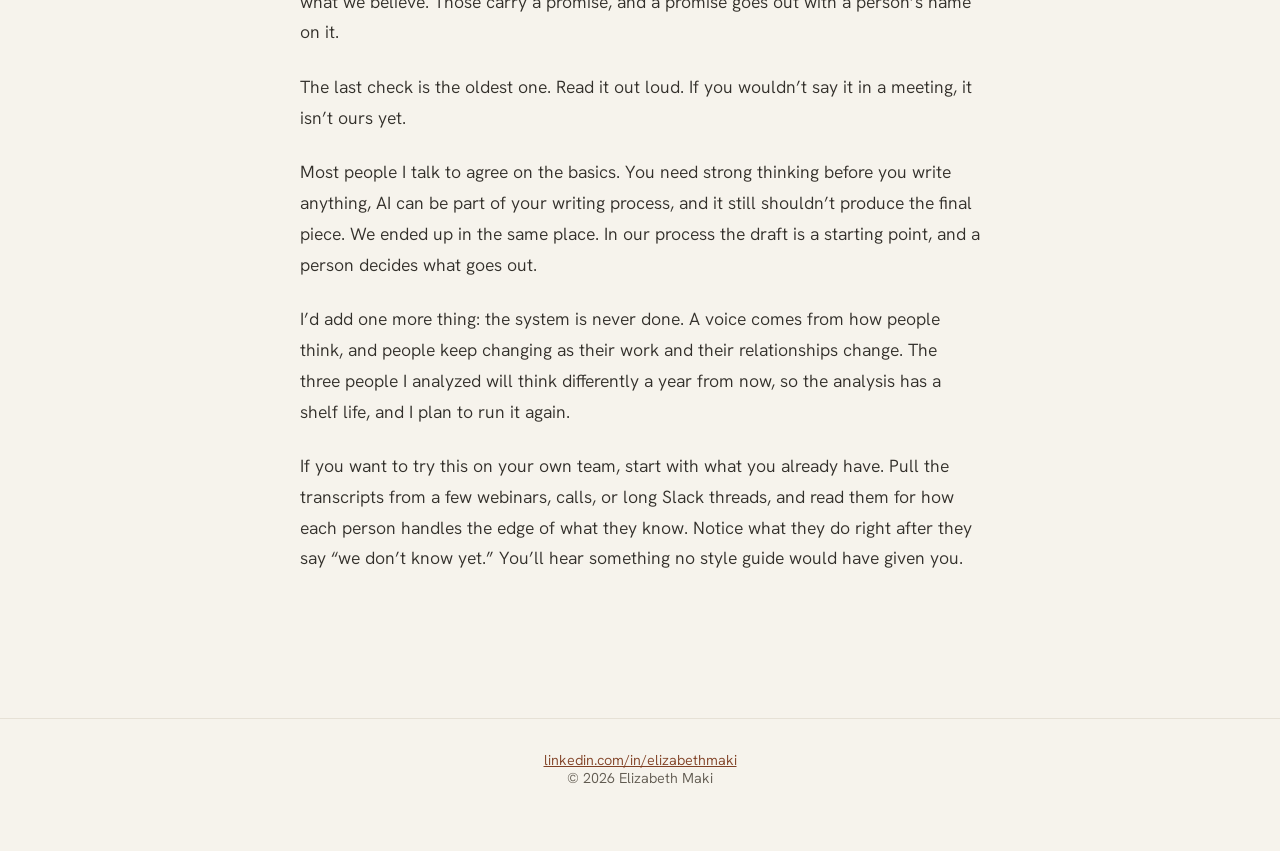
==== commit cdfc631e: "Essays: remove the word underneath Co-Authored-By: Claude Sonnet 5.5 <noreply@anthropic.com> Claude-" ====
--- a/brand-voice-is-language-cognition/index.html
+++ b/brand-voice-is-language-cognition/index.html
@@ -31,7 +31,7 @@
 <main id="main" tabindex="-1">
 <article>
 <h1>Brand Voice Is Language + Cognition</h1>
-<p class="dek">Most brand-voice guides capture only the words, which is why AI writing built on them still sounds generic. This is how I rebuilt ours from the transcripts of three people on our team, and what I found underneath the language.</p>
+<p class="dek">Most brand-voice guides capture only the words, which is why AI writing built on them still sounds generic. This is how I rebuilt ours from the transcripts of three people on our team, and what I found behind the language.</p>
 <p>For the umpteenth time, my producer, our team’s heaviest hitter for writing, came to me with a voice problem. My plate was full and I’d been ignoring it.</p>
 <p>“Elizabeth, this blog post is not great.”</p>
 <p>He was right. I’d stripped out the em dashes and words like “quietly,” and it still sounded like AI, and worse, it didn’t sound like us. I told him I’d look at it later, already planning to push it to next week. Then I opened an email we’d sent that morning, and the subject line was a cardboard cutout of our brand, flimsy and two-dimensional. That was the moment I stopped pushing it to next week.</p>
@@ -42,7 +42,7 @@
 <p>My style sheet only had the part you can hear. So I stopped writing rules and went to the source.</p>
 <p>We had hours of webinar footage of our founding team, which meant I didn’t need Claude to guess what our voice was. I had it on tape. I pulled the transcripts of three people in particular.</p>
 <p>One of them sees the whole board and can sell a vision. One knows the research all the way down and won’t let you approximate it. One is a coach, warm and practical, always pulling it back to what a teacher does on a Monday.</p>
-<p>The mission underneath was the same, but each of them had a distinct way of thinking and speaking. I wanted the blend. One person’s voice is just a copy, and my hunch was that braiding three complementary ways of thinking would produce something none of them would have written alone.</p>
+<p>The mission was the same, but each of them had a distinct way of thinking and speaking. I wanted the blend. One person’s voice is just a copy, and my hunch was that braiding three complementary ways of thinking would produce something none of them would have written alone.</p>
 <h2>Three people, one habit</h2>
 <p>I had Claude run the analysis and two things came back that I hadn’t seen coming.</p>
 <p>The first was how much depth there was. Each person didn’t have one way of answering a question; they each had several, and which one they reached for depended on the kind of question: one answer for a factual gap, another for a disagreement about values, another for a half-formed idea that needed room.</p>
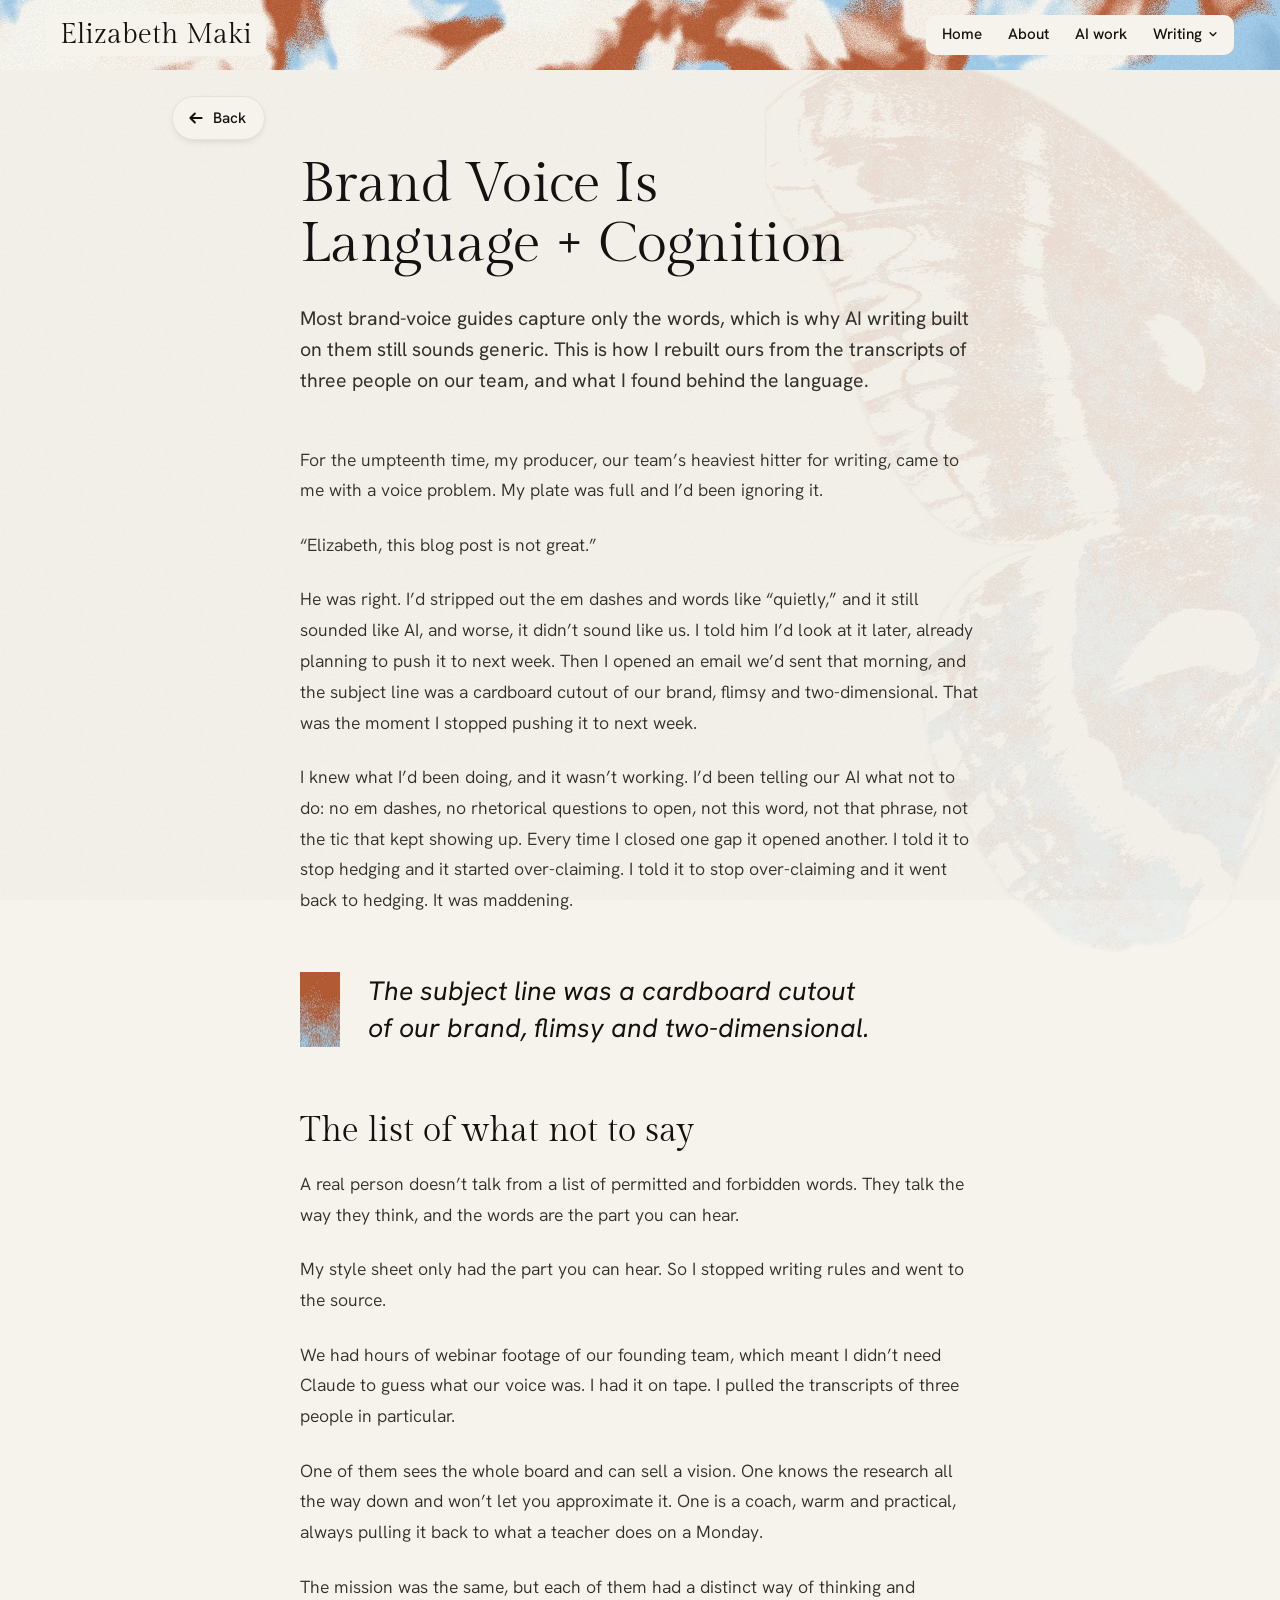
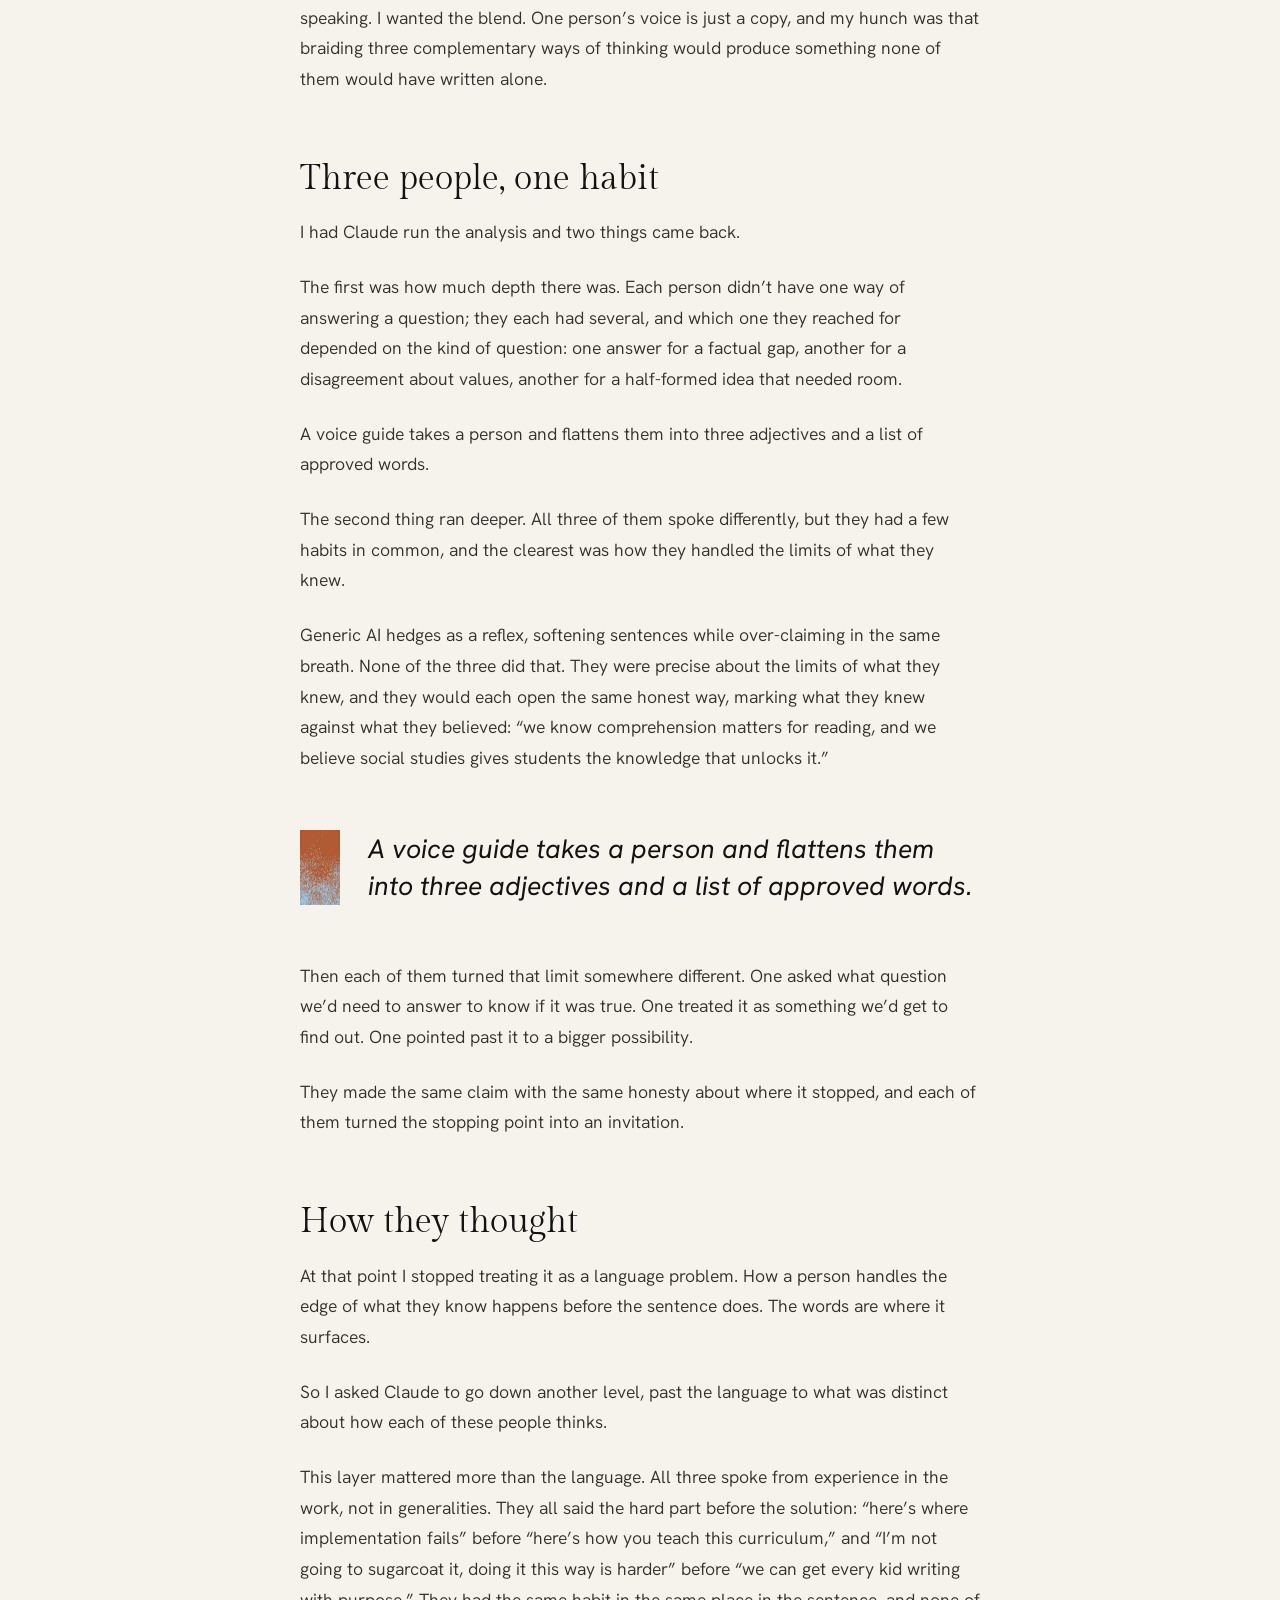
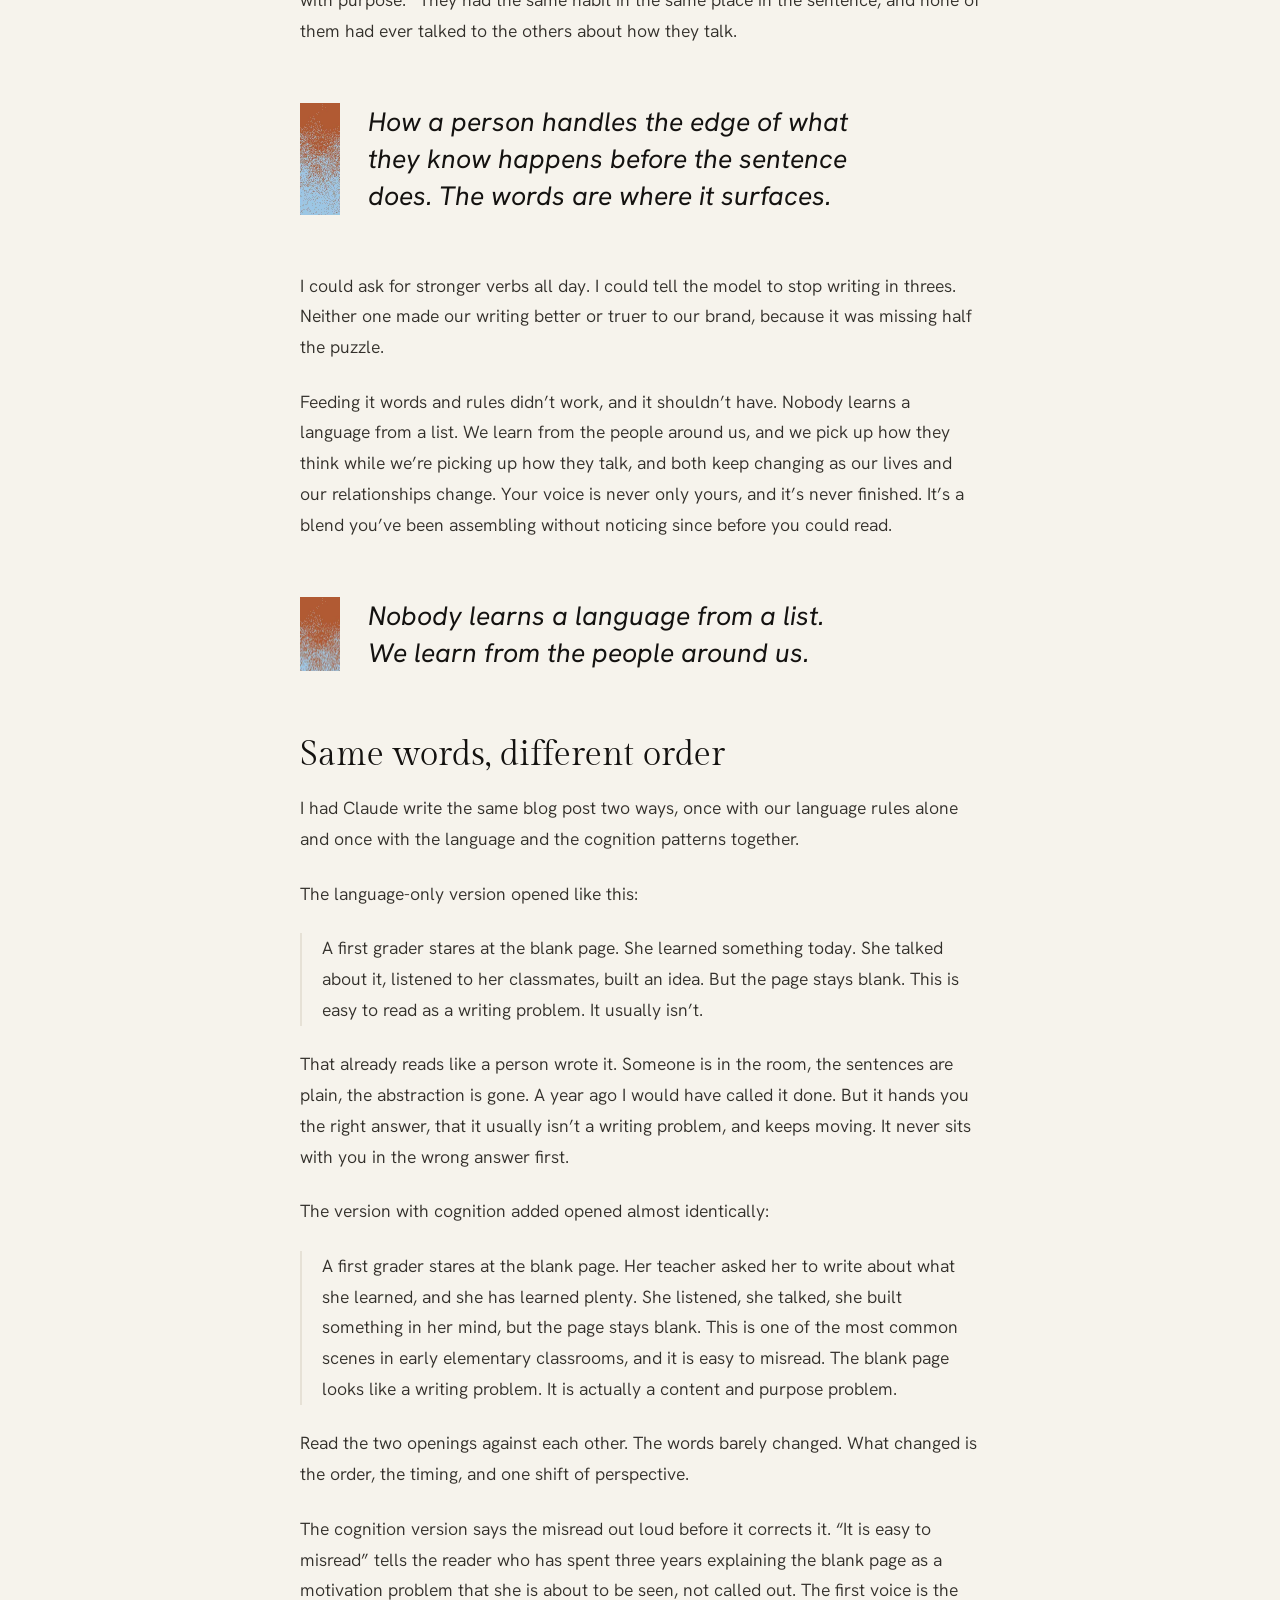
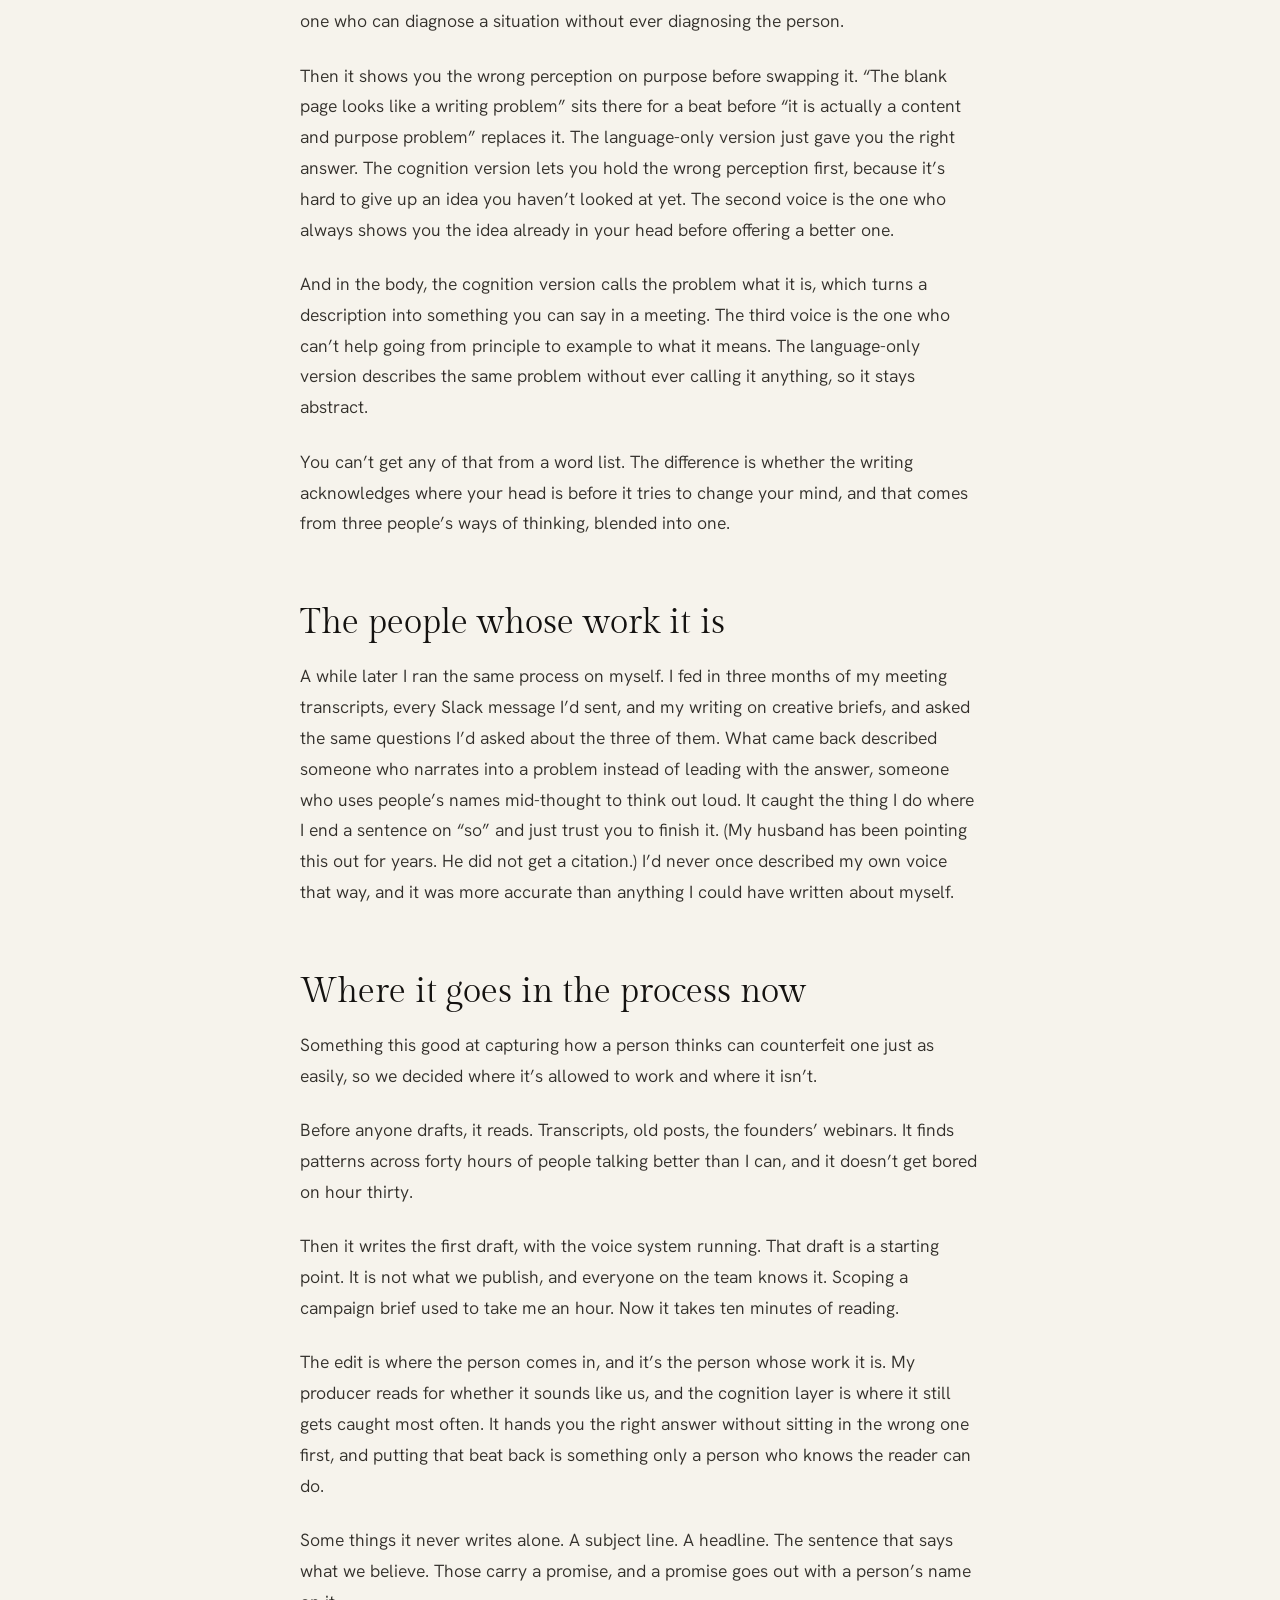
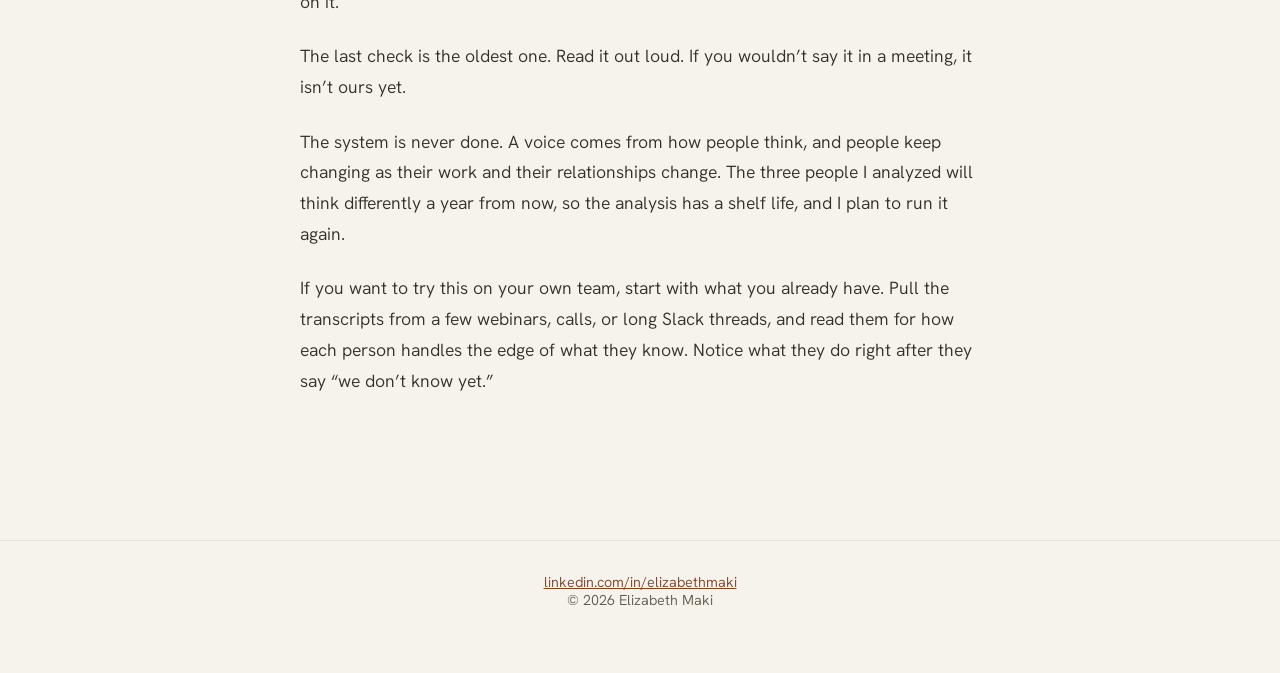
==== commit c66cc9d4: "Essays: replace AI-tell phrasing, cut vague closers Co-Authored-By: Claude Sonnet 5.5 <noreply@anthr" ====
--- a/brand-voice-is-language-cognition/index.html
+++ b/brand-voice-is-language-cognition/index.html
@@ -35,7 +35,7 @@
 <p>For the umpteenth time, my producer, our team’s heaviest hitter for writing, came to me with a voice problem. My plate was full and I’d been ignoring it.</p>
 <p>“Elizabeth, this blog post is not great.”</p>
 <p>He was right. I’d stripped out the em dashes and words like “quietly,” and it still sounded like AI, and worse, it didn’t sound like us. I told him I’d look at it later, already planning to push it to next week. Then I opened an email we’d sent that morning, and the subject line was a cardboard cutout of our brand, flimsy and two-dimensional. That was the moment I stopped pushing it to next week.</p>
-<p>I knew what I’d been doing, and it wasn’t working. I’d been telling our AI what not to do: no em dashes, no rhetorical questions to open, not this word, not that phrase, not the tic that kept showing up. Every time I closed one gap it opened another. I told it to stop hedging and it started over-claiming. I told it to stop over-claiming and it hedged. Maddening.</p>
+<p>I knew what I’d been doing, and it wasn’t working. I’d been telling our AI what not to do: no em dashes, no rhetorical questions to open, not this word, not that phrase, not the tic that kept showing up. Every time I closed one gap it opened another. I told it to stop hedging and it started over-claiming. I told it to stop over-claiming and it went back to hedging. It was maddening.</p>
 <aside class="callout" aria-hidden="true"><p>The subject line was a cardboard cutout of our brand, flimsy and two-dimensional.</p></aside>
 <h2>The list of what not to say</h2>
 <p>A real person doesn’t talk from a list of permitted and forbidden words. They talk the way they think, and the words are the part you can hear.</p>
@@ -44,20 +44,20 @@
 <p>One of them sees the whole board and can sell a vision. One knows the research all the way down and won’t let you approximate it. One is a coach, warm and practical, always pulling it back to what a teacher does on a Monday.</p>
 <p>The mission was the same, but each of them had a distinct way of thinking and speaking. I wanted the blend. One person’s voice is just a copy, and my hunch was that braiding three complementary ways of thinking would produce something none of them would have written alone.</p>
 <h2>Three people, one habit</h2>
-<p>I had Claude run the analysis and two things came back that I hadn’t seen coming.</p>
+<p>I had Claude run the analysis and two things came back.</p>
 <p>The first was how much depth there was. Each person didn’t have one way of answering a question; they each had several, and which one they reached for depended on the kind of question: one answer for a factual gap, another for a disagreement about values, another for a half-formed idea that needed room.</p>
 <p>A voice guide takes a person and flattens them into three adjectives and a list of approved words.</p>
 <p>The second thing ran deeper. All three of them spoke differently, but they had a few habits in common, and the clearest was how they handled the limits of what they knew.</p>
 <p>Generic AI hedges as a reflex, softening sentences while over-claiming in the same breath. None of the three did that. They were precise about the limits of what they knew, and they would each open the same honest way, marking what they knew against what they believed: “we know comprehension matters for reading, and we believe social studies gives students the knowledge that unlocks it.”</p>
 <aside class="callout" aria-hidden="true"><p>A voice guide takes a person and flattens them into three adjectives and a list of approved words.</p></aside>
 <p>Then each of them turned that limit somewhere different. One asked what question we’d need to answer to know if it was true. One treated it as something we’d get to find out. One pointed past it to a bigger possibility.</p>
-<p>Same claim, same honesty about where it stopped, and each of them turned the stopping point into an invitation.</p>
+<p>They made the same claim with the same honesty about where it stopped, and each of them turned the stopping point into an invitation.</p>
 <h2>How they thought</h2>
 <p>At that point I stopped treating it as a language problem. How a person handles the edge of what they know happens before the sentence does. The words are where it surfaces.</p>
 <p>So I asked Claude to go down another level, past the language to what was distinct about how each of these people thinks.</p>
-<p>This was the layer I hadn’t bet on. All three spoke from experience in the work, not in generalities. They all said the hard part before the solution: “here’s where implementation fails” before “here’s how you teach this curriculum,” and “I’m not going to sugarcoat it, doing it this way is harder” before “we can get every kid writing with purpose.” Same habit, same place in the sentence, and none of them had ever talked to each other about how they talk.</p>
+<p>This layer mattered more than the language. All three spoke from experience in the work, not in generalities. They all said the hard part before the solution: “here’s where implementation fails” before “here’s how you teach this curriculum,” and “I’m not going to sugarcoat it, doing it this way is harder” before “we can get every kid writing with purpose.” They had the same habit in the same place in the sentence, and none of them had ever talked to the others about how they talk.</p>
 <aside class="callout" aria-hidden="true"><p>How a person handles the edge of what they know happens before the sentence does. The words are where it surfaces.</p></aside>
-<p>I could ask for stronger verbs all day. I could tell the model to stop writing in threes. None of it made our writing better or truer to our brand, because it was missing half the puzzle.</p>
+<p>I could ask for stronger verbs all day. I could tell the model to stop writing in threes. Neither one made our writing better or truer to our brand, because it was missing half the puzzle.</p>
 <p>Feeding it words and rules didn’t work, and it shouldn’t have. Nobody learns a language from a list. We learn from the people around us, and we pick up how they think while we’re picking up how they talk, and both keep changing as our lives and our relationships change. Your voice is never only yours, and it’s never finished. It’s a blend you’ve been assembling without noticing since before you could read.</p>
 <aside class="callout" aria-hidden="true"><p>Nobody learns a language from a list. We learn from the people around us.</p></aside>
 <h2>Same words, different order</h2>
@@ -68,10 +68,10 @@
 <p>The version with cognition added opened almost identically:</p>
 <p class="sample">A first grader stares at the blank page. Her teacher asked her to write about what she learned, and she has learned plenty. She listened, she talked, she built something in her mind, but the page stays blank. This is one of the most common scenes in early elementary classrooms, and it is easy to misread. The blank page looks like a writing problem. It is actually a content and purpose problem.</p>
 <p>Read the two openings against each other. The words barely changed. What changed is the order, the timing, and one shift of perspective.</p>
-<p>The cognition version says the misread out loud before it corrects it. “It is easy to misread” tells the reader who has spent three years explaining the blank page as a motivation problem that she isn’t about to get called out. She’s about to get seen. That’s one of our three voices, the one who can diagnose a situation without ever diagnosing the person.</p>
-<p>Then it shows you the wrong perception on purpose before swapping it. “The blank page looks like a writing problem” sits there for a beat before “it is actually a content and purpose problem” replaces it. The language-only version just gave you the right answer. The cognition version lets you hold the wrong perception first, because it’s hard to give up an idea you haven’t looked at yet. That’s the second voice, the one who always shows you the idea already in your head before offering a better one.</p>
-<p>And in the body, the cognition version calls the problem what it is, which turns a description into something you can say in a meeting. That’s the third voice, the one who can’t help moving from principle to example to what it means. The language-only version describes the same problem without ever calling it anything, so it stays abstract.</p>
-<p>You can’t get any of that from a word list. The difference is whether the writing acknowledges where your head is before it tries to move you, and that comes from three people’s way of thinking, braided into one.</p>
+<p>The cognition version says the misread out loud before it corrects it. “It is easy to misread” tells the reader who has spent three years explaining the blank page as a motivation problem that she is about to be seen, not called out. The first voice is the one who can diagnose a situation without ever diagnosing the person.</p>
+<p>Then it shows you the wrong perception on purpose before swapping it. “The blank page looks like a writing problem” sits there for a beat before “it is actually a content and purpose problem” replaces it. The language-only version just gave you the right answer. The cognition version lets you hold the wrong perception first, because it’s hard to give up an idea you haven’t looked at yet. The second voice is the one who always shows you the idea already in your head before offering a better one.</p>
+<p>And in the body, the cognition version calls the problem what it is, which turns a description into something you can say in a meeting. The third voice is the one who can’t help going from principle to example to what it means. The language-only version describes the same problem without ever calling it anything, so it stays abstract.</p>
+<p>You can’t get any of that from a word list. The difference is whether the writing acknowledges where your head is before it tries to change your mind, and that comes from three people’s ways of thinking, blended into one.</p>
 <h2>The people whose work it is</h2>
 <p>A while later I ran the same process on myself. I fed in three months of my meeting transcripts, every Slack message I’d sent, and my writing on creative briefs, and asked the same questions I’d asked about the three of them. What came back described someone who narrates into a problem instead of leading with the answer, someone who uses people’s names mid-thought to think out loud. It caught the thing I do where I end a sentence on “so” and just trust you to finish it. (My husband has been pointing this out for years. He did not get a citation.) I’d never once described my own voice that way, and it was more accurate than anything I could have written about myself.</p>
 <h2>Where it goes in the process now</h2>
@@ -81,9 +81,8 @@
 <p>The edit is where the person comes in, and it’s the person whose work it is. My producer reads for whether it sounds like us, and the cognition layer is where it still gets caught most often. It hands you the right answer without sitting in the wrong one first, and putting that beat back is something only a person who knows the reader can do.</p>
 <p>Some things it never writes alone. A subject line. A headline. The sentence that says what we believe. Those carry a promise, and a promise goes out with a person’s name on it.</p>
 <p>The last check is the oldest one. Read it out loud. If you wouldn’t say it in a meeting, it isn’t ours yet.</p>
-<p>Most people I talk to agree on the basics. You need strong thinking before you write anything, AI can be part of your writing process, and it still shouldn’t produce the final piece. We ended up in the same place. In our process the draft is a starting point, and a person decides what goes out.</p>
-<p>I’d add one more thing: the system is never done. A voice comes from how people think, and people keep changing as their work and their relationships change. The three people I analyzed will think differently a year from now, so the analysis has a shelf life, and I plan to run it again.</p>
-<p>If you want to try this on your own team, start with what you already have. Pull the transcripts from a few webinars, calls, or long Slack threads, and read them for how each person handles the edge of what they know. Notice what they do right after they say “we don’t know yet.” You’ll hear something no style guide would have given you.</p>
+<p>The system is never done. A voice comes from how people think, and people keep changing as their work and their relationships change. The three people I analyzed will think differently a year from now, so the analysis has a shelf life, and I plan to run it again.</p>
+<p>If you want to try this on your own team, start with what you already have. Pull the transcripts from a few webinars, calls, or long Slack threads, and read them for how each person handles the edge of what they know. Notice what they do right after they say “we don’t know yet.”</p>
 </article>
 </main>
 <footer><a href="https://www.linkedin.com/in/elizabethmaki">linkedin.com/in/elizabethmaki</a><br>© 2026 Elizabeth Maki</footer>
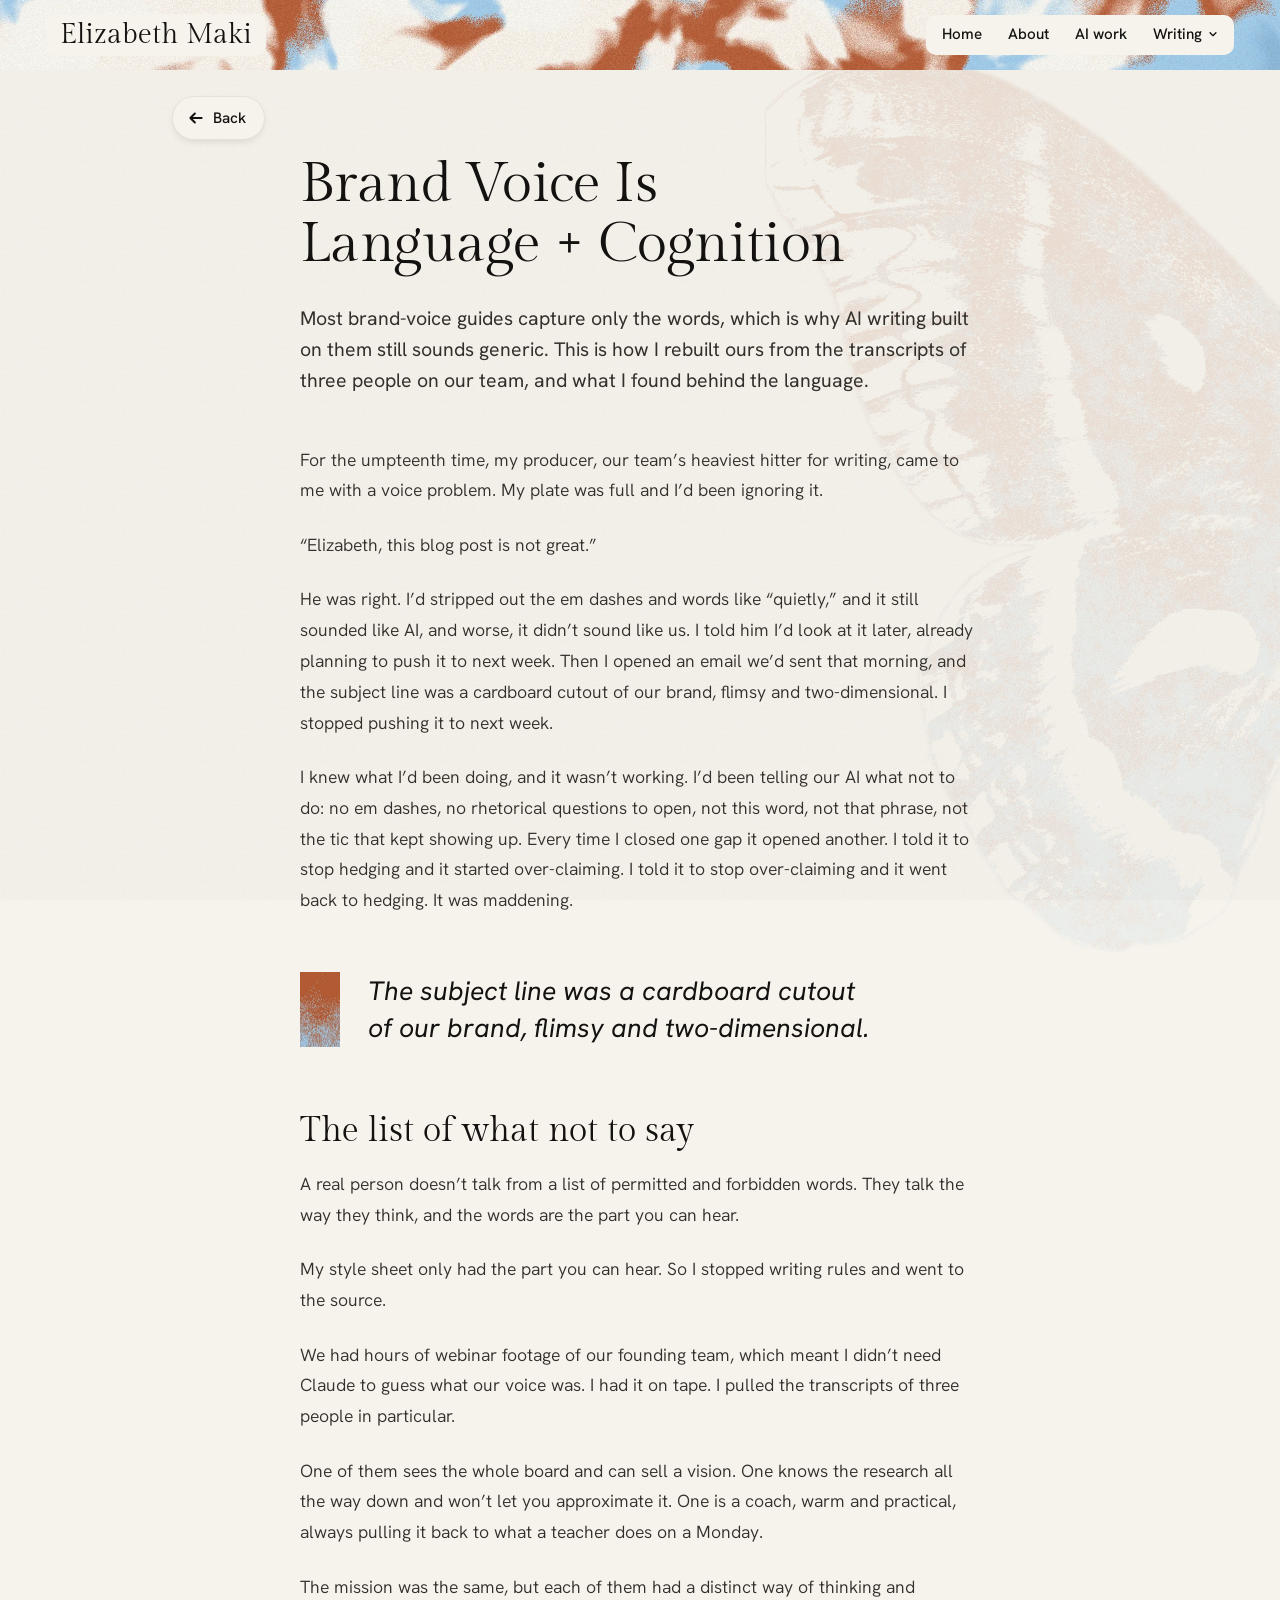
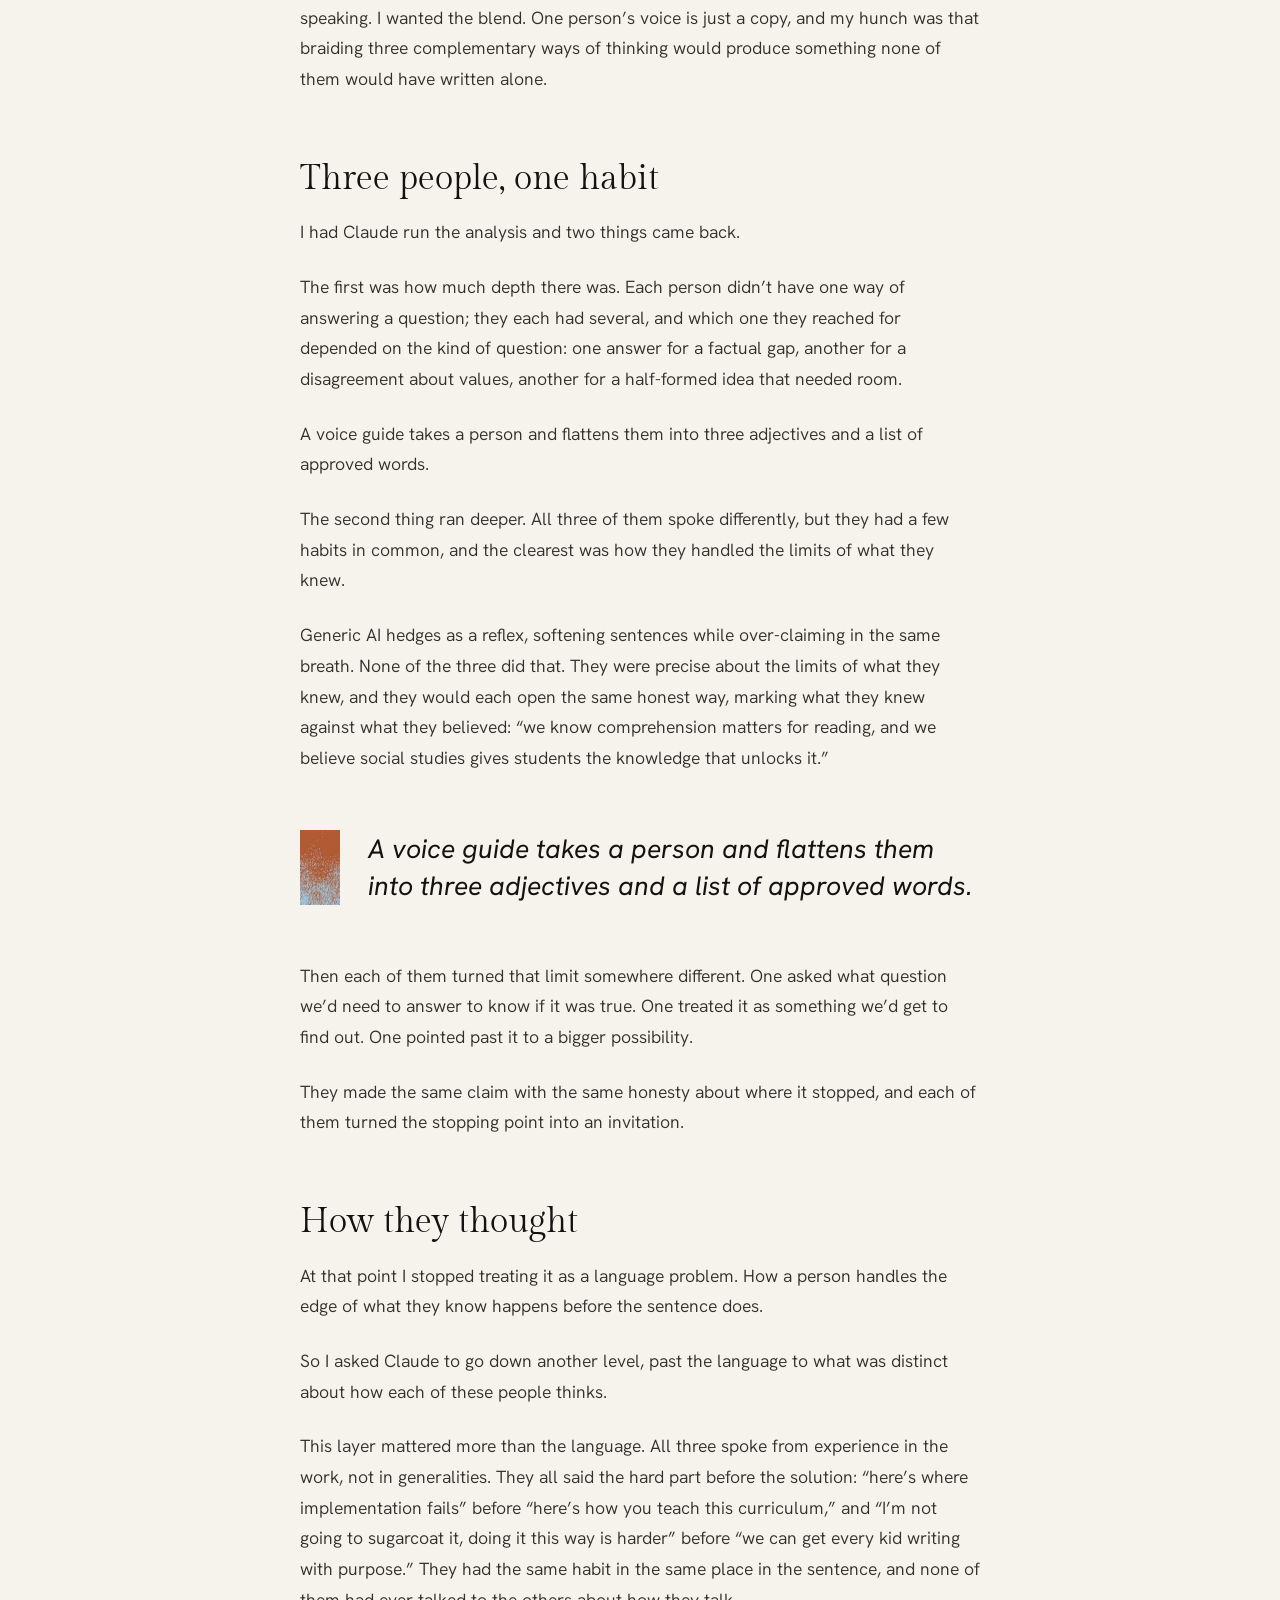
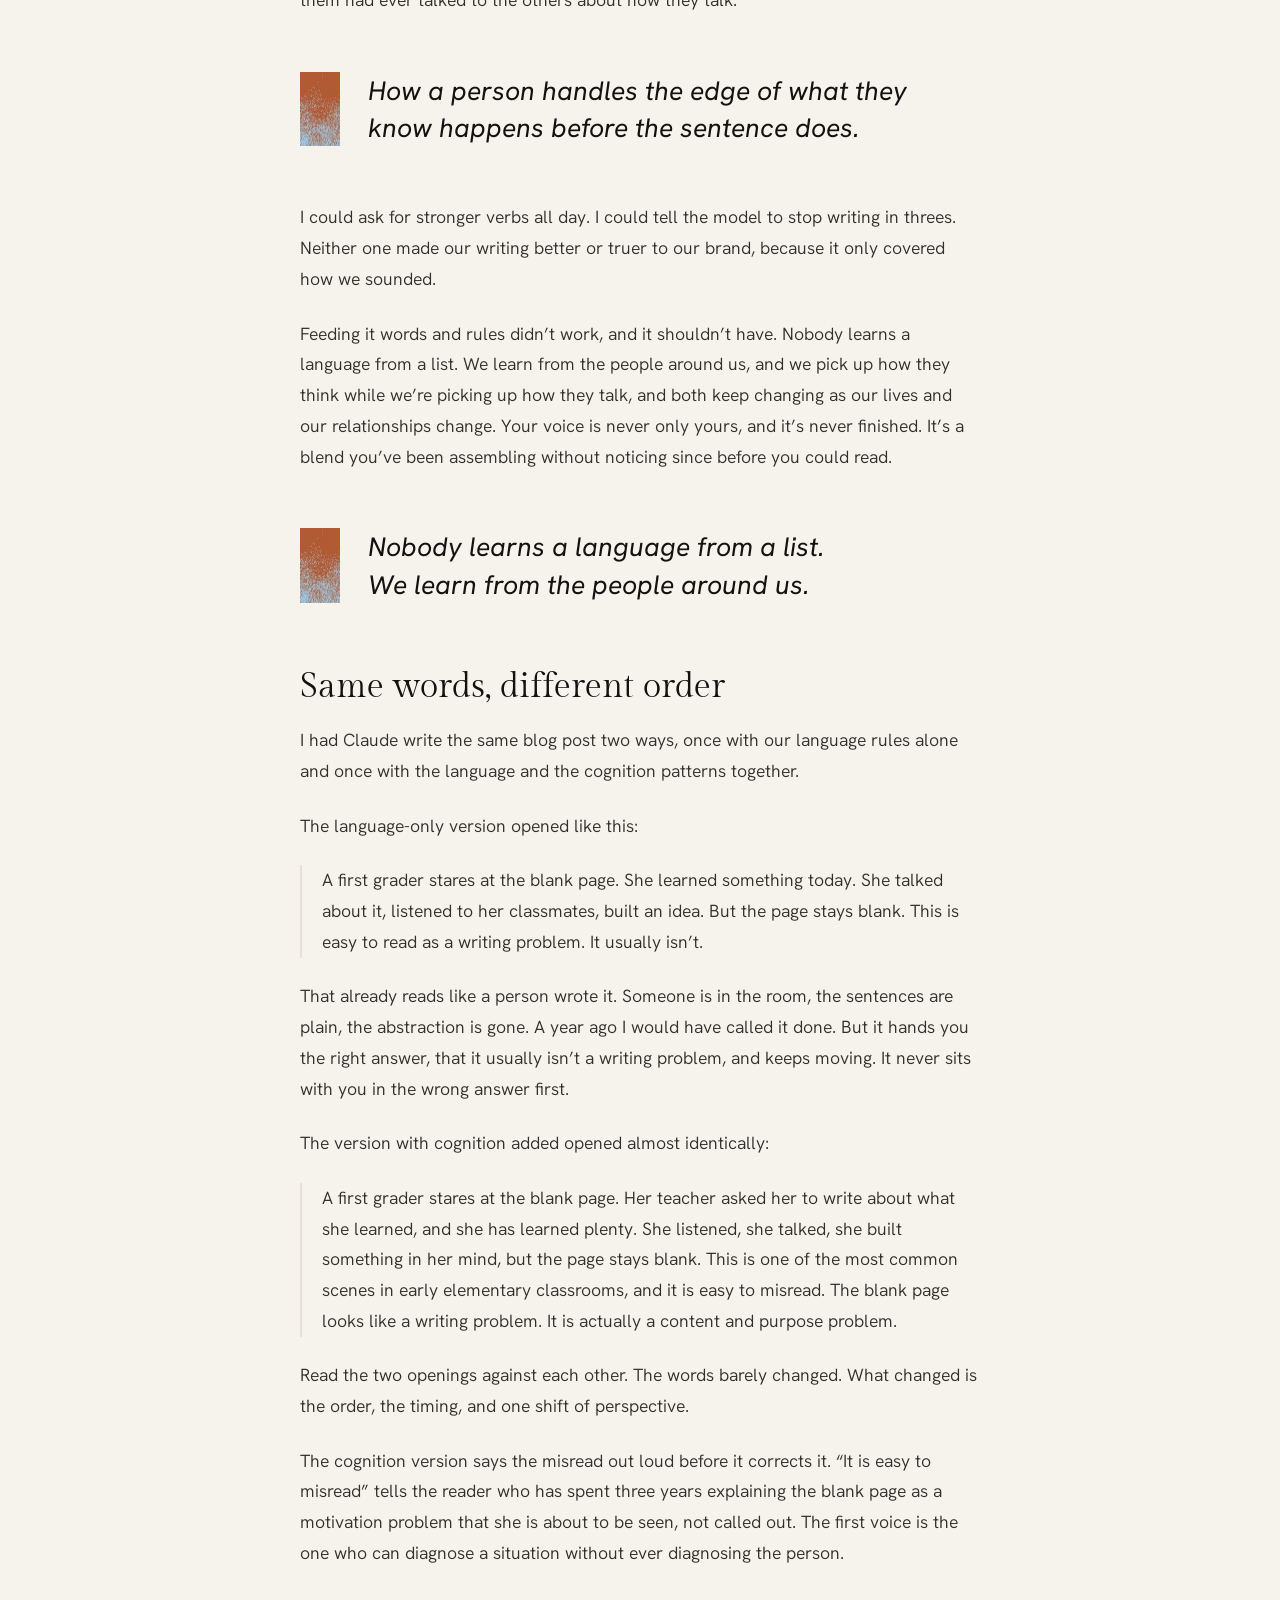
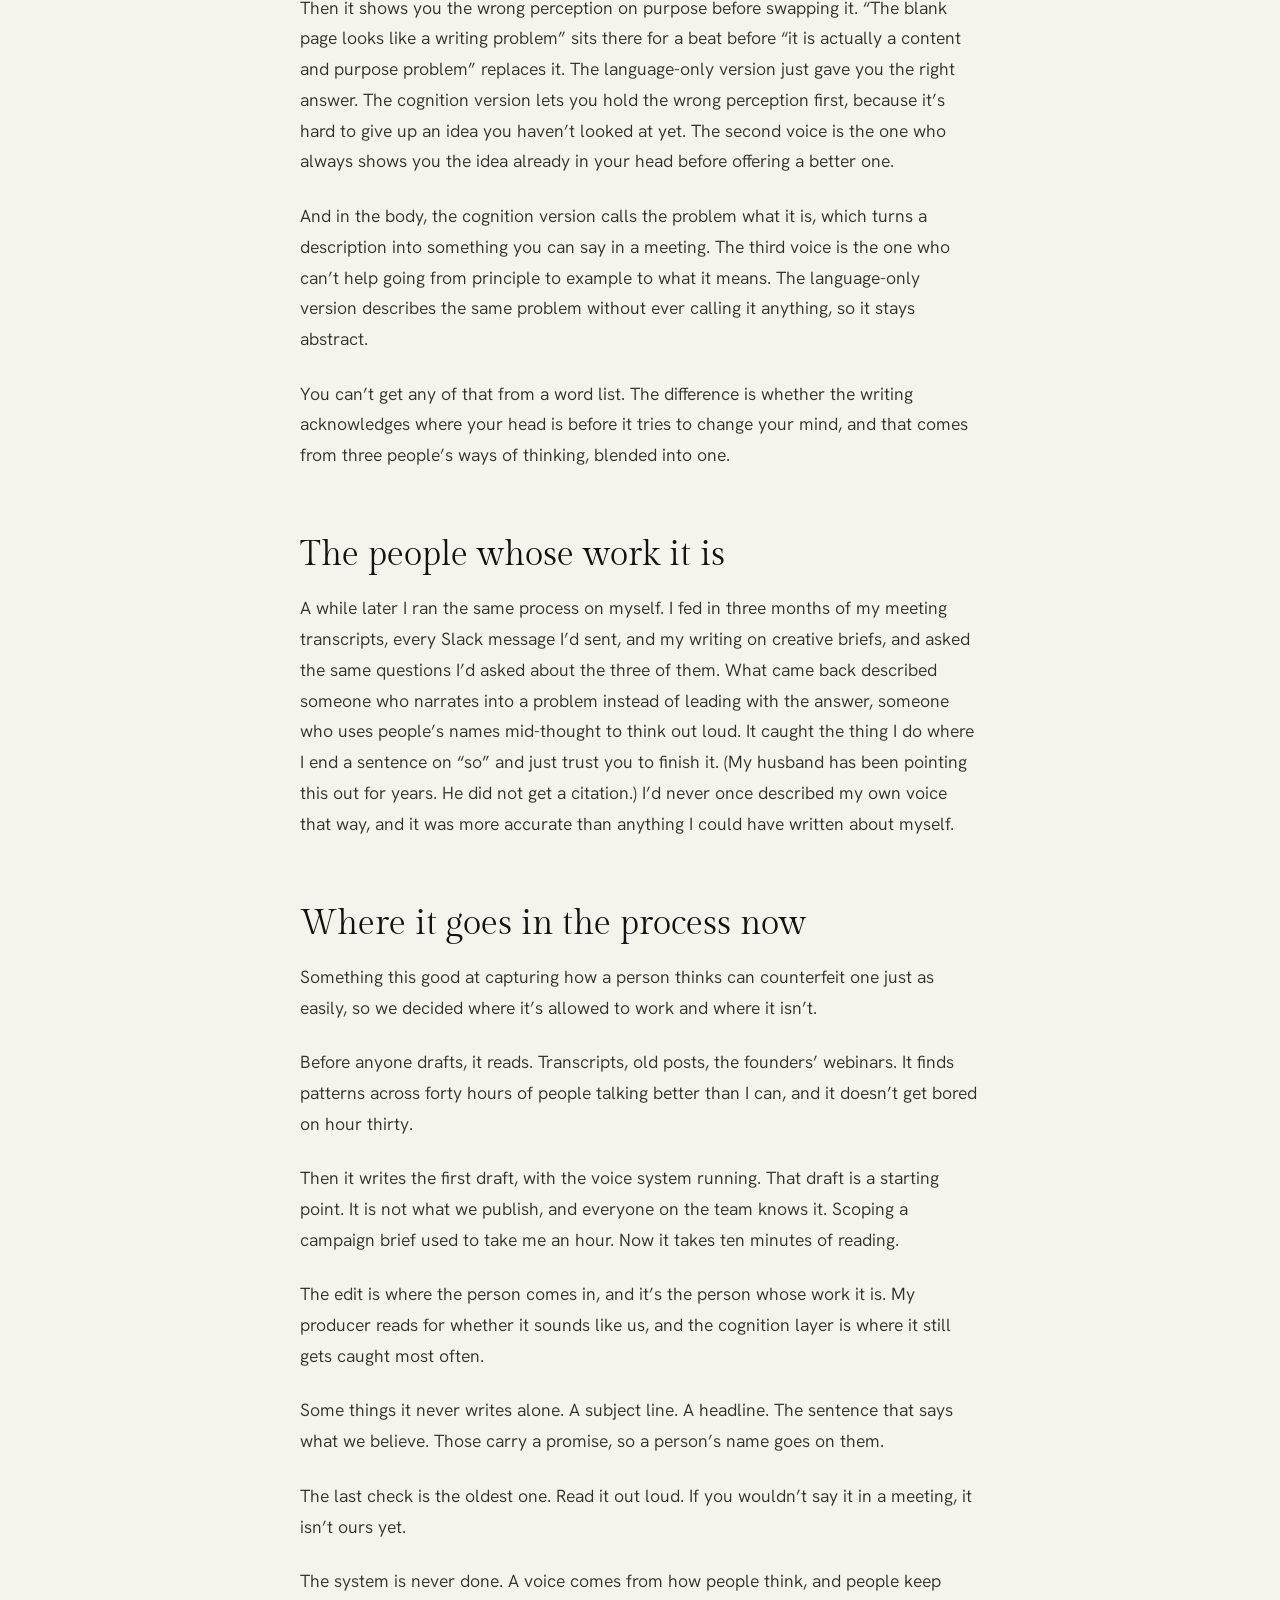
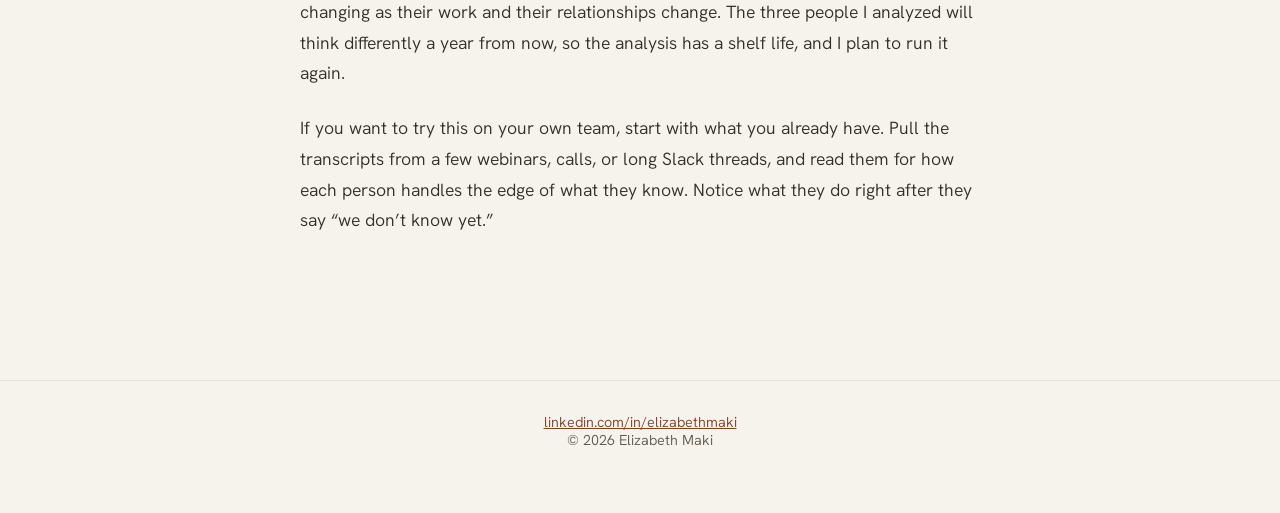
==== commit 725adf57: "Essays: second AI-tell pass Co-Authored-By: Claude Sonnet 5.5 <noreply@anthropic.com> Claude-Session" ====
--- a/brand-voice-is-language-cognition/index.html
+++ b/brand-voice-is-language-cognition/index.html
@@ -34,7 +34,7 @@
 <p class="dek">Most brand-voice guides capture only the words, which is why AI writing built on them still sounds generic. This is how I rebuilt ours from the transcripts of three people on our team, and what I found behind the language.</p>
 <p>For the umpteenth time, my producer, our team’s heaviest hitter for writing, came to me with a voice problem. My plate was full and I’d been ignoring it.</p>
 <p>“Elizabeth, this blog post is not great.”</p>
-<p>He was right. I’d stripped out the em dashes and words like “quietly,” and it still sounded like AI, and worse, it didn’t sound like us. I told him I’d look at it later, already planning to push it to next week. Then I opened an email we’d sent that morning, and the subject line was a cardboard cutout of our brand, flimsy and two-dimensional. That was the moment I stopped pushing it to next week.</p>
+<p>He was right. I’d stripped out the em dashes and words like “quietly,” and it still sounded like AI, and worse, it didn’t sound like us. I told him I’d look at it later, already planning to push it to next week. Then I opened an email we’d sent that morning, and the subject line was a cardboard cutout of our brand, flimsy and two-dimensional. I stopped pushing it to next week.</p>
 <p>I knew what I’d been doing, and it wasn’t working. I’d been telling our AI what not to do: no em dashes, no rhetorical questions to open, not this word, not that phrase, not the tic that kept showing up. Every time I closed one gap it opened another. I told it to stop hedging and it started over-claiming. I told it to stop over-claiming and it went back to hedging. It was maddening.</p>
 <aside class="callout" aria-hidden="true"><p>The subject line was a cardboard cutout of our brand, flimsy and two-dimensional.</p></aside>
 <h2>The list of what not to say</h2>
@@ -53,11 +53,11 @@
 <p>Then each of them turned that limit somewhere different. One asked what question we’d need to answer to know if it was true. One treated it as something we’d get to find out. One pointed past it to a bigger possibility.</p>
 <p>They made the same claim with the same honesty about where it stopped, and each of them turned the stopping point into an invitation.</p>
 <h2>How they thought</h2>
-<p>At that point I stopped treating it as a language problem. How a person handles the edge of what they know happens before the sentence does. The words are where it surfaces.</p>
+<p>At that point I stopped treating it as a language problem. How a person handles the edge of what they know happens before the sentence does.</p>
 <p>So I asked Claude to go down another level, past the language to what was distinct about how each of these people thinks.</p>
 <p>This layer mattered more than the language. All three spoke from experience in the work, not in generalities. They all said the hard part before the solution: “here’s where implementation fails” before “here’s how you teach this curriculum,” and “I’m not going to sugarcoat it, doing it this way is harder” before “we can get every kid writing with purpose.” They had the same habit in the same place in the sentence, and none of them had ever talked to the others about how they talk.</p>
-<aside class="callout" aria-hidden="true"><p>How a person handles the edge of what they know happens before the sentence does. The words are where it surfaces.</p></aside>
-<p>I could ask for stronger verbs all day. I could tell the model to stop writing in threes. Neither one made our writing better or truer to our brand, because it was missing half the puzzle.</p>
+<aside class="callout" aria-hidden="true"><p>How a person handles the edge of what they know happens before the sentence does.</p></aside>
+<p>I could ask for stronger verbs all day. I could tell the model to stop writing in threes. Neither one made our writing better or truer to our brand, because it only covered how we sounded.</p>
 <p>Feeding it words and rules didn’t work, and it shouldn’t have. Nobody learns a language from a list. We learn from the people around us, and we pick up how they think while we’re picking up how they talk, and both keep changing as our lives and our relationships change. Your voice is never only yours, and it’s never finished. It’s a blend you’ve been assembling without noticing since before you could read.</p>
 <aside class="callout" aria-hidden="true"><p>Nobody learns a language from a list. We learn from the people around us.</p></aside>
 <h2>Same words, different order</h2>
@@ -78,8 +78,8 @@
 <p>Something this good at capturing how a person thinks can counterfeit one just as easily, so we decided where it’s allowed to work and where it isn’t.</p>
 <p>Before anyone drafts, it reads. Transcripts, old posts, the founders’ webinars. It finds patterns across forty hours of people talking better than I can, and it doesn’t get bored on hour thirty.</p>
 <p>Then it writes the first draft, with the voice system running. That draft is a starting point. It is not what we publish, and everyone on the team knows it. Scoping a campaign brief used to take me an hour. Now it takes ten minutes of reading.</p>
-<p>The edit is where the person comes in, and it’s the person whose work it is. My producer reads for whether it sounds like us, and the cognition layer is where it still gets caught most often. It hands you the right answer without sitting in the wrong one first, and putting that beat back is something only a person who knows the reader can do.</p>
-<p>Some things it never writes alone. A subject line. A headline. The sentence that says what we believe. Those carry a promise, and a promise goes out with a person’s name on it.</p>
+<p>The edit is where the person comes in, and it’s the person whose work it is. My producer reads for whether it sounds like us, and the cognition layer is where it still gets caught most often.</p>
+<p>Some things it never writes alone. A subject line. A headline. The sentence that says what we believe. Those carry a promise, so a person’s name goes on them.</p>
 <p>The last check is the oldest one. Read it out loud. If you wouldn’t say it in a meeting, it isn’t ours yet.</p>
 <p>The system is never done. A voice comes from how people think, and people keep changing as their work and their relationships change. The three people I analyzed will think differently a year from now, so the analysis has a shelf life, and I plan to run it again.</p>
 <p>If you want to try this on your own team, start with what you already have. Pull the transcripts from a few webinars, calls, or long Slack threads, and read them for how each person handles the edge of what they know. Notice what they do right after they say “we don’t know yet.”</p>
